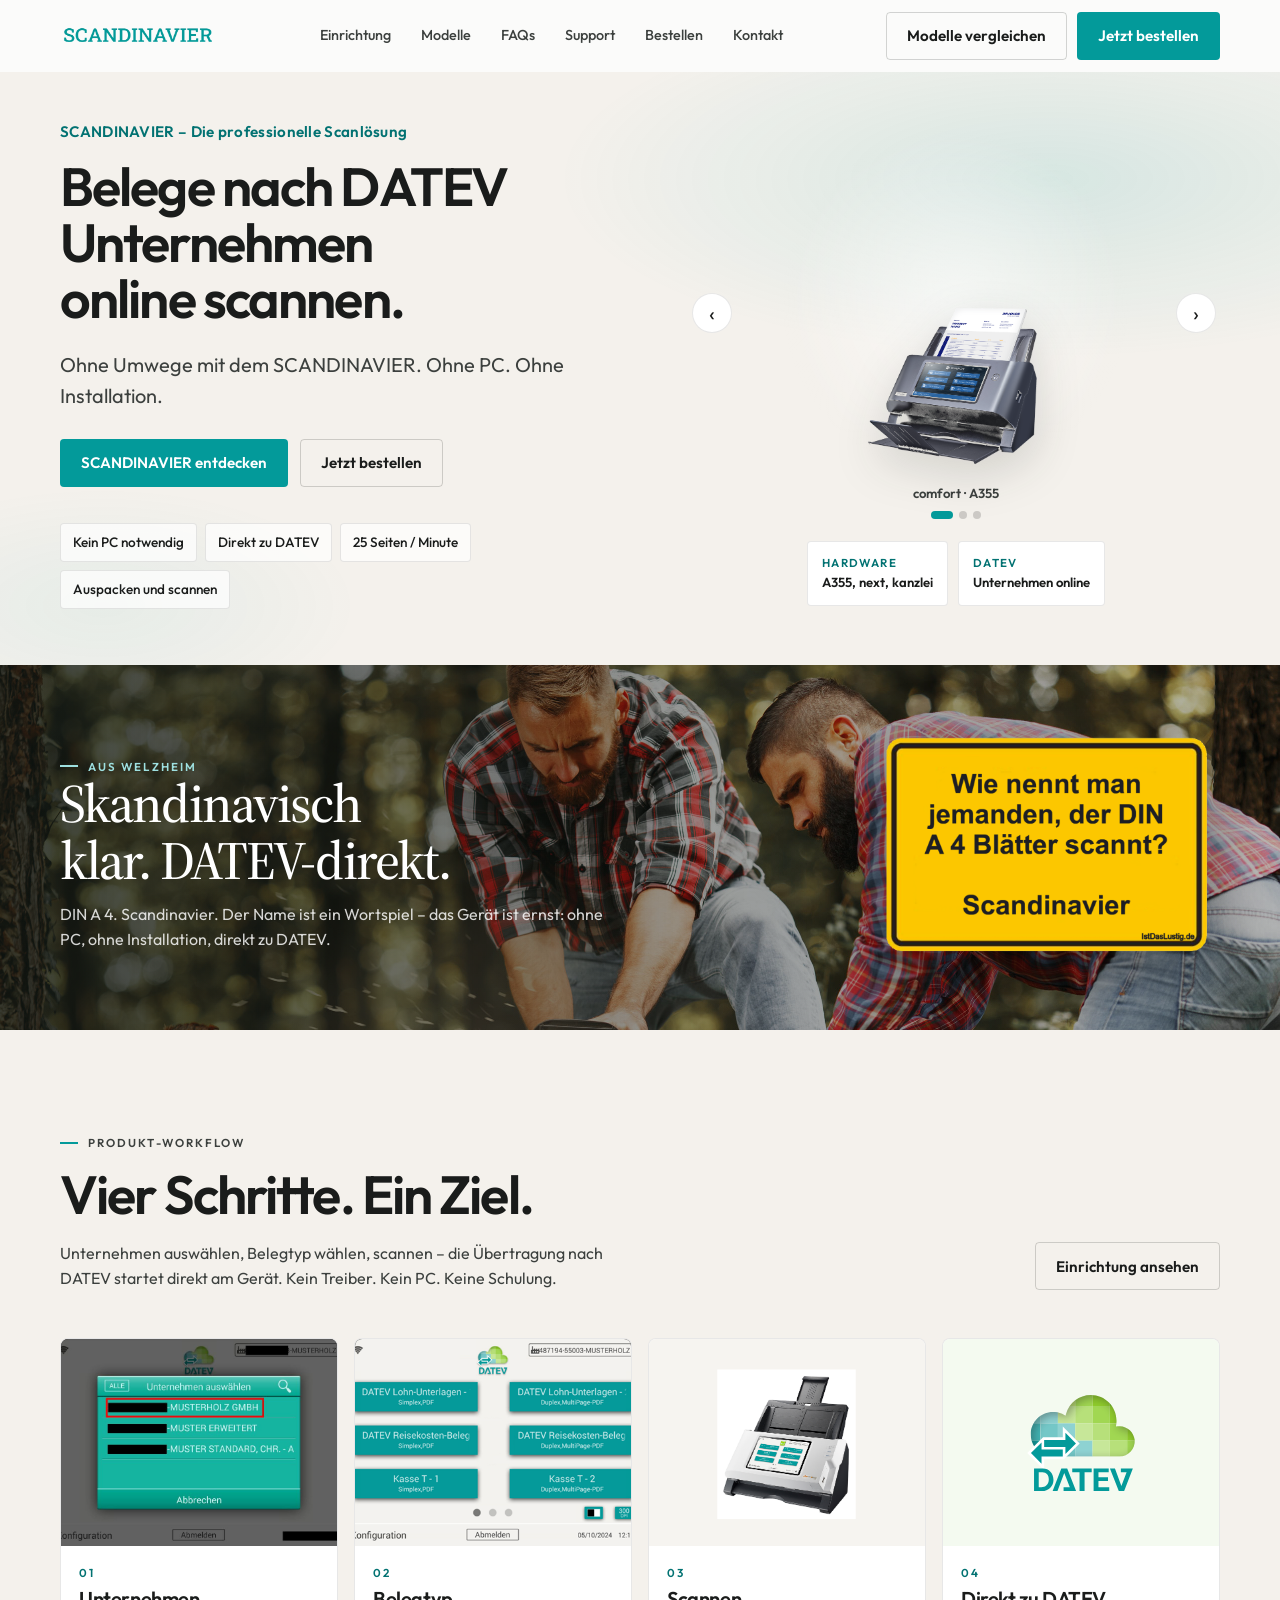
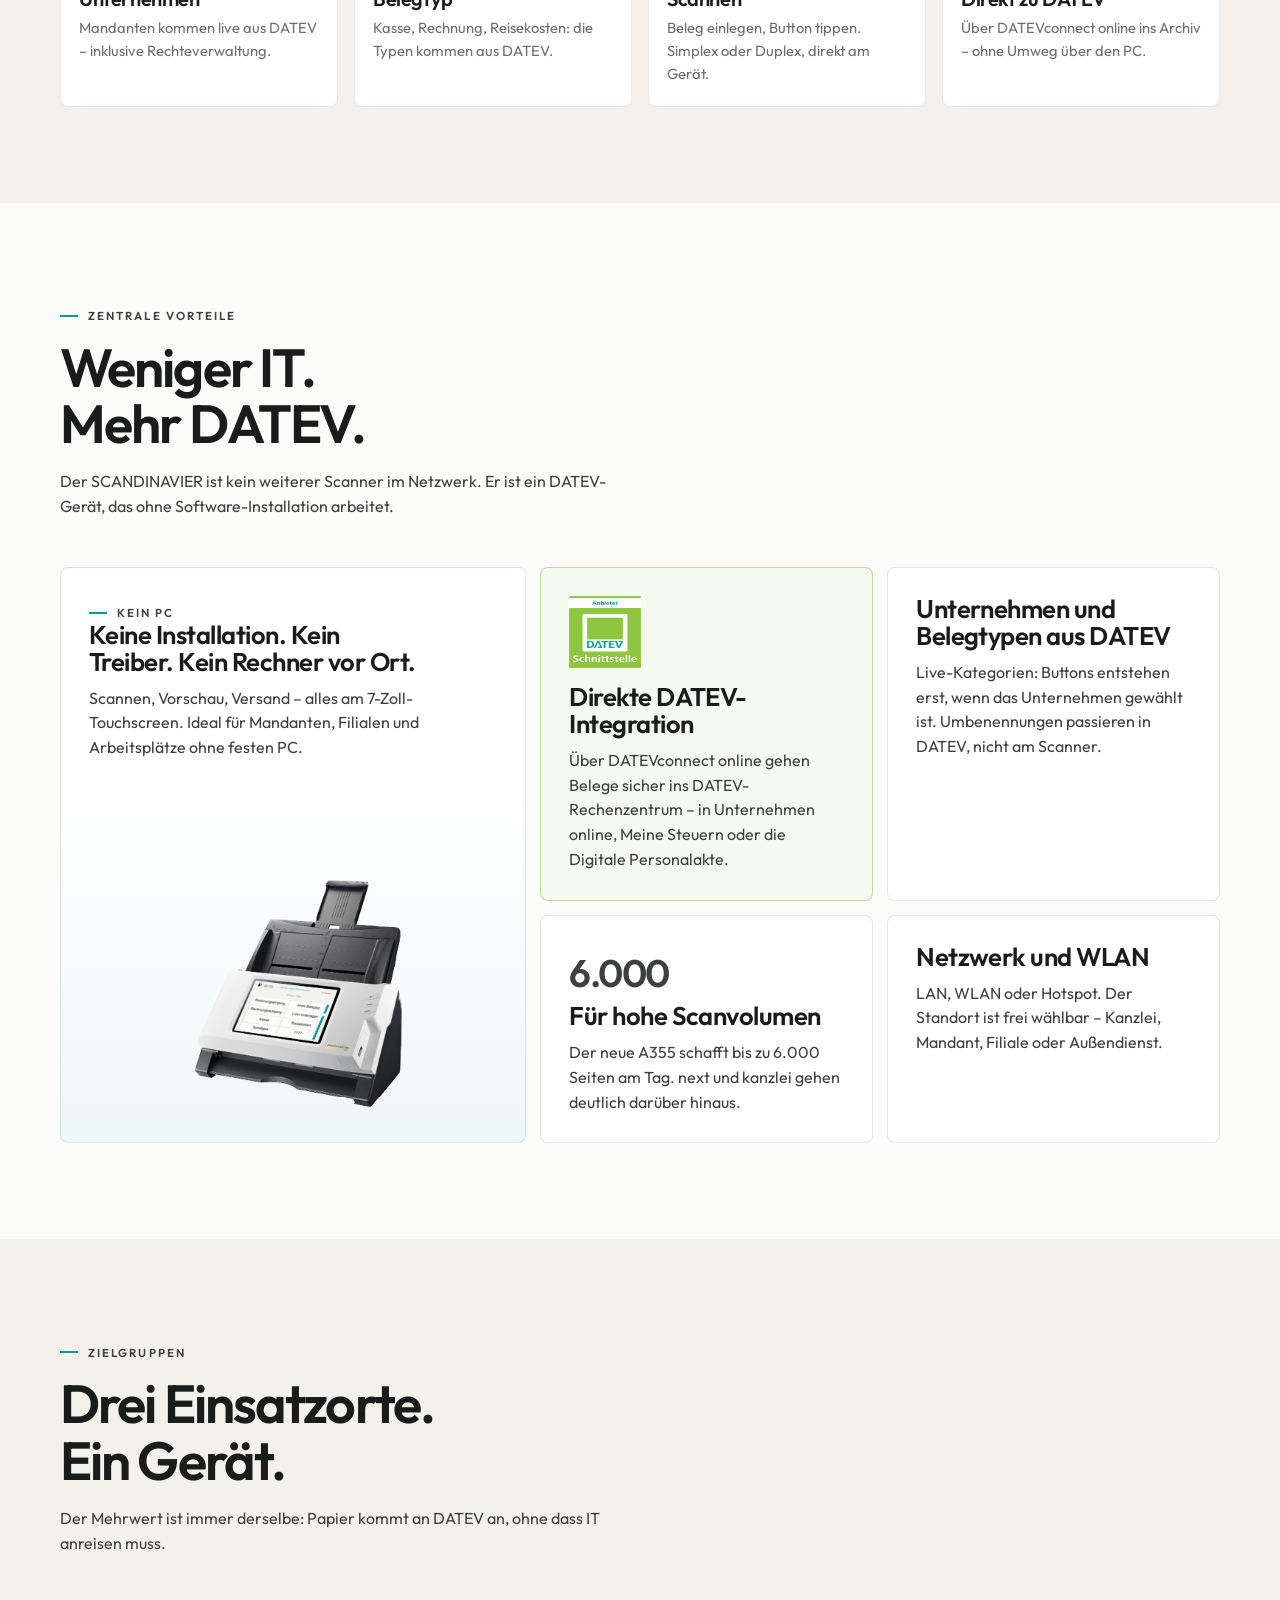
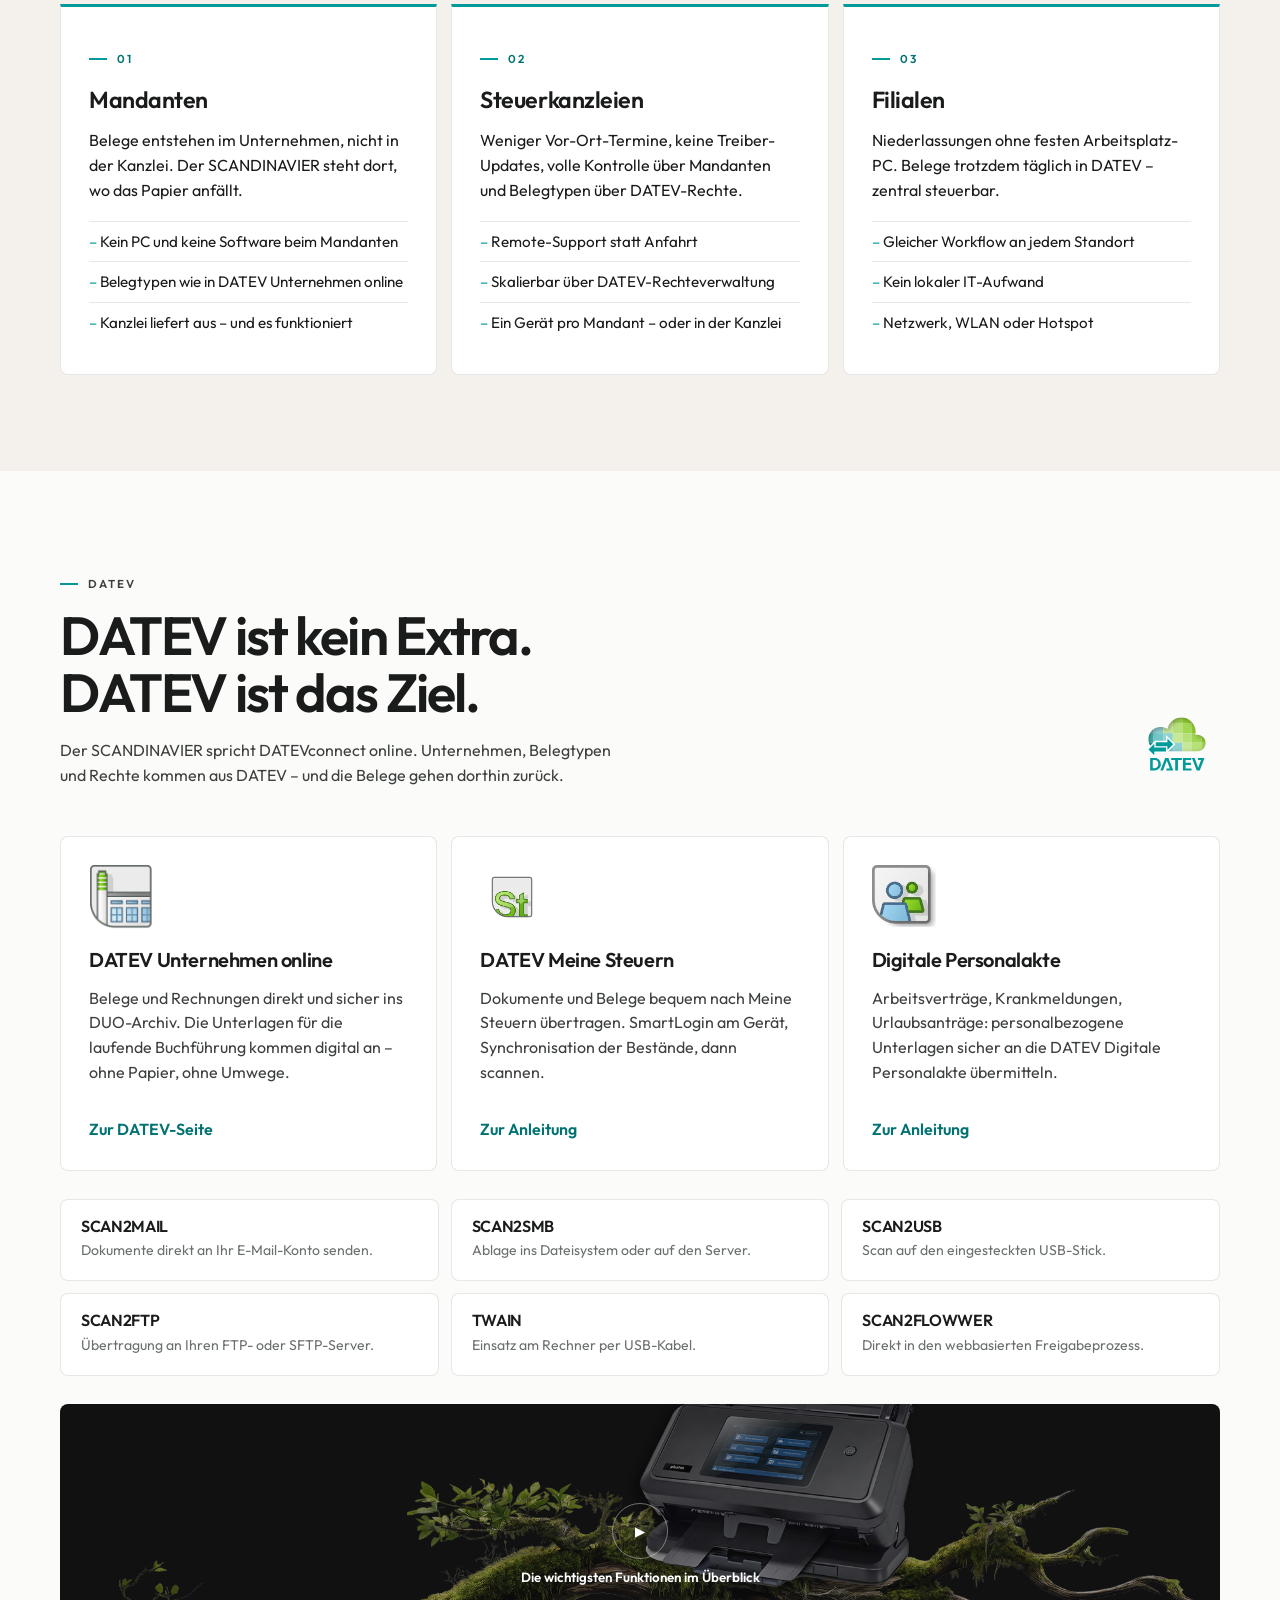
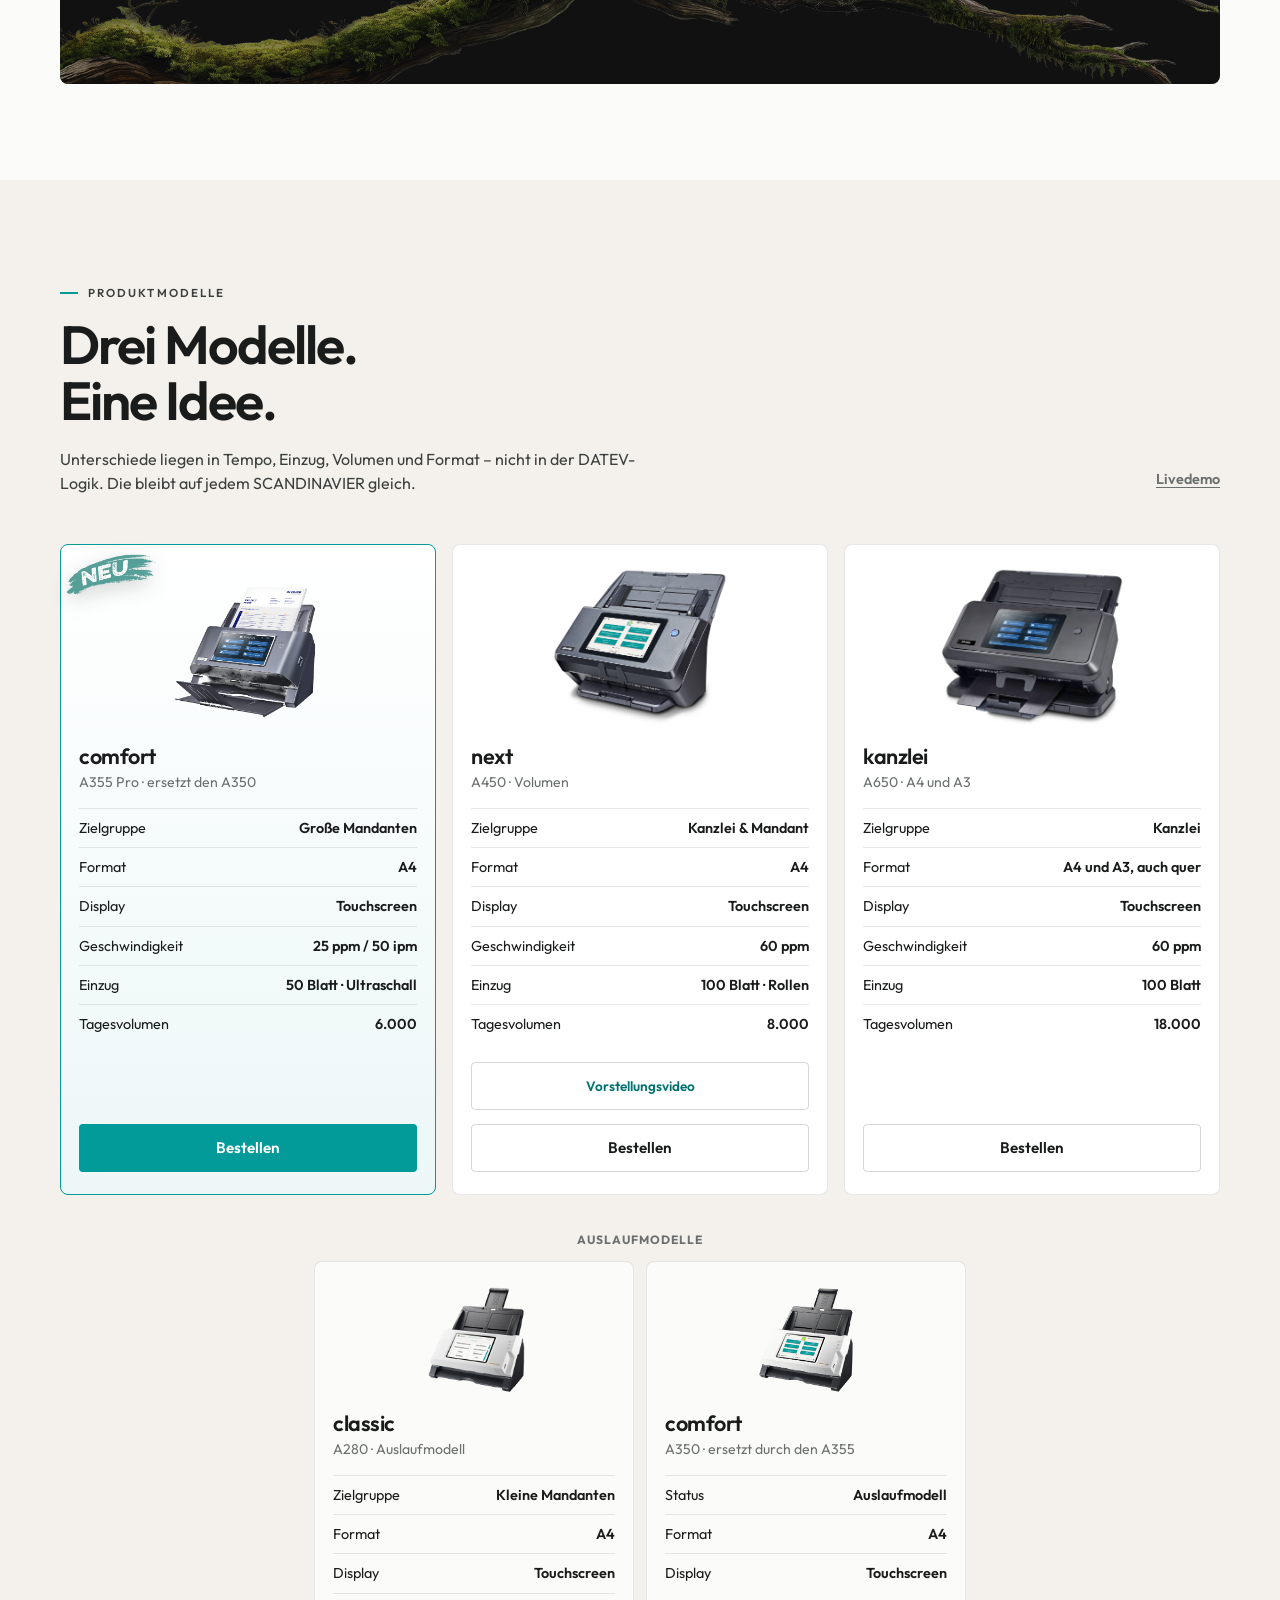
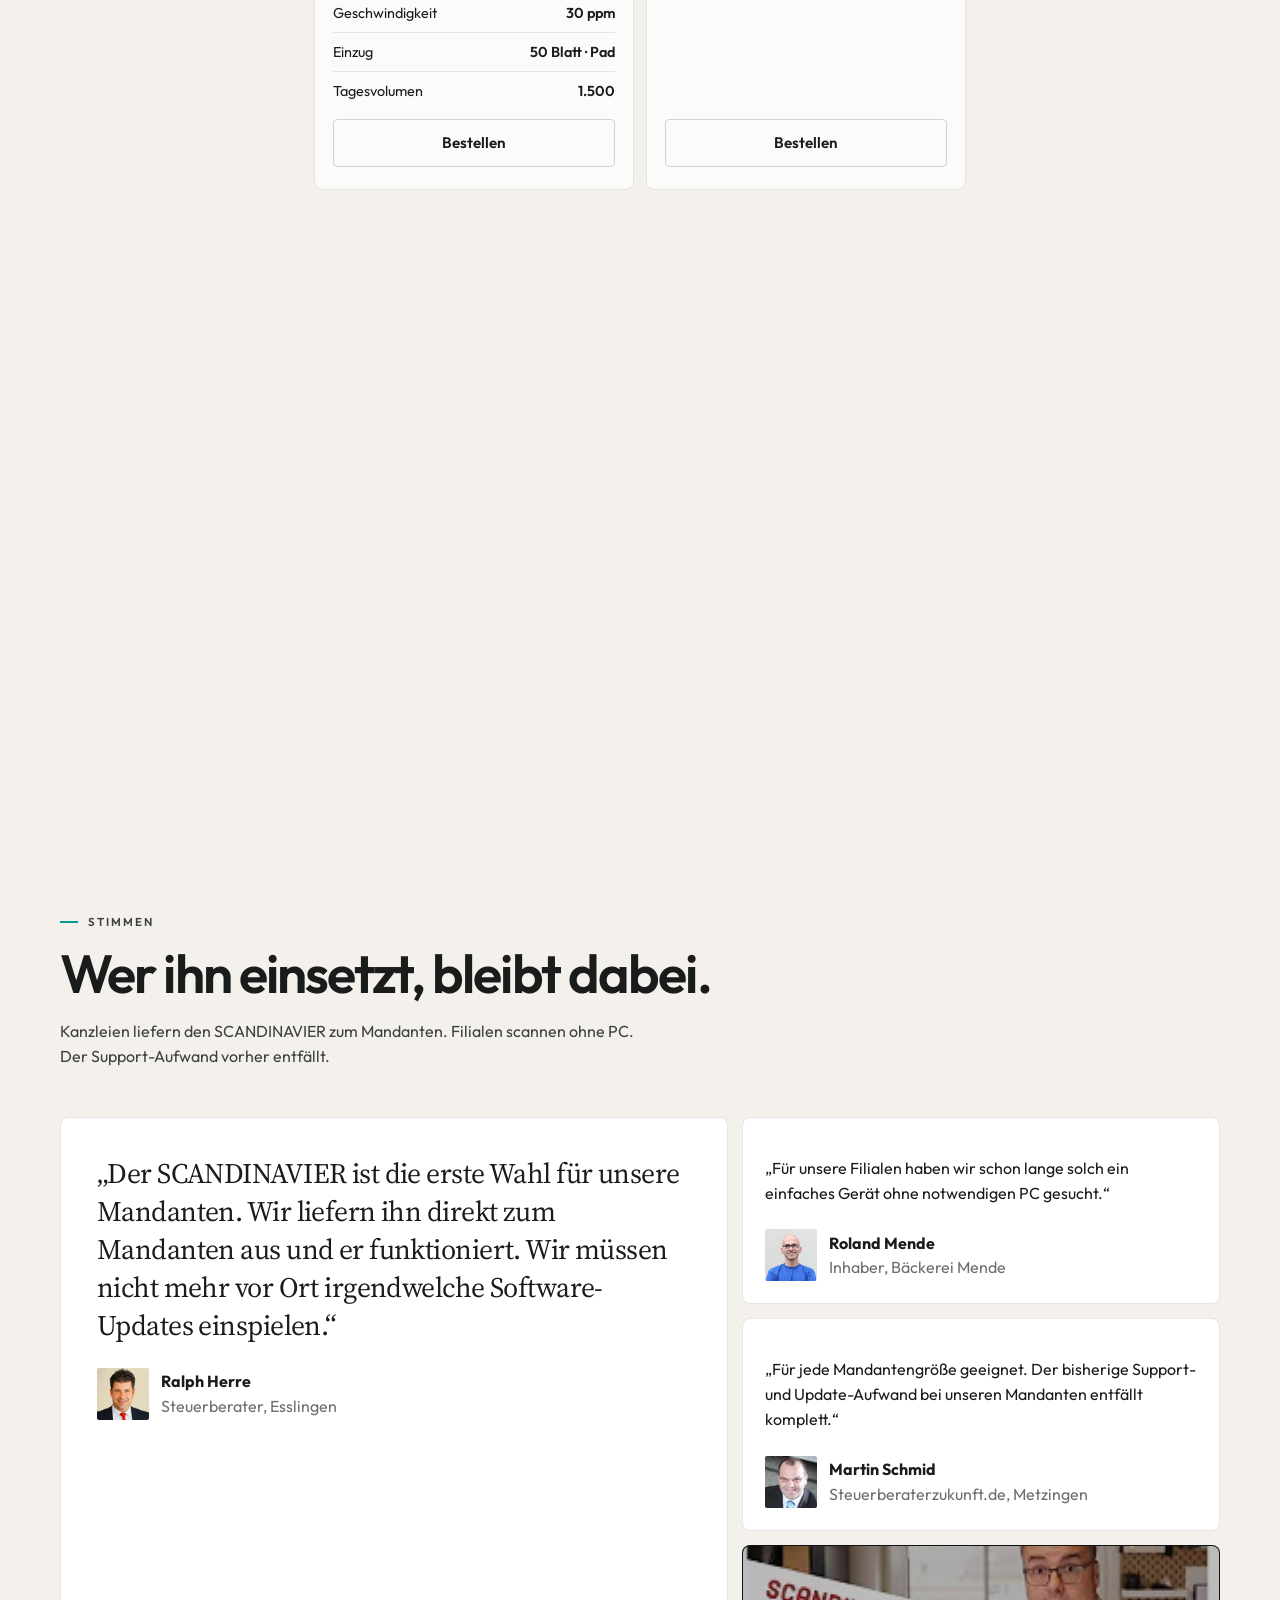
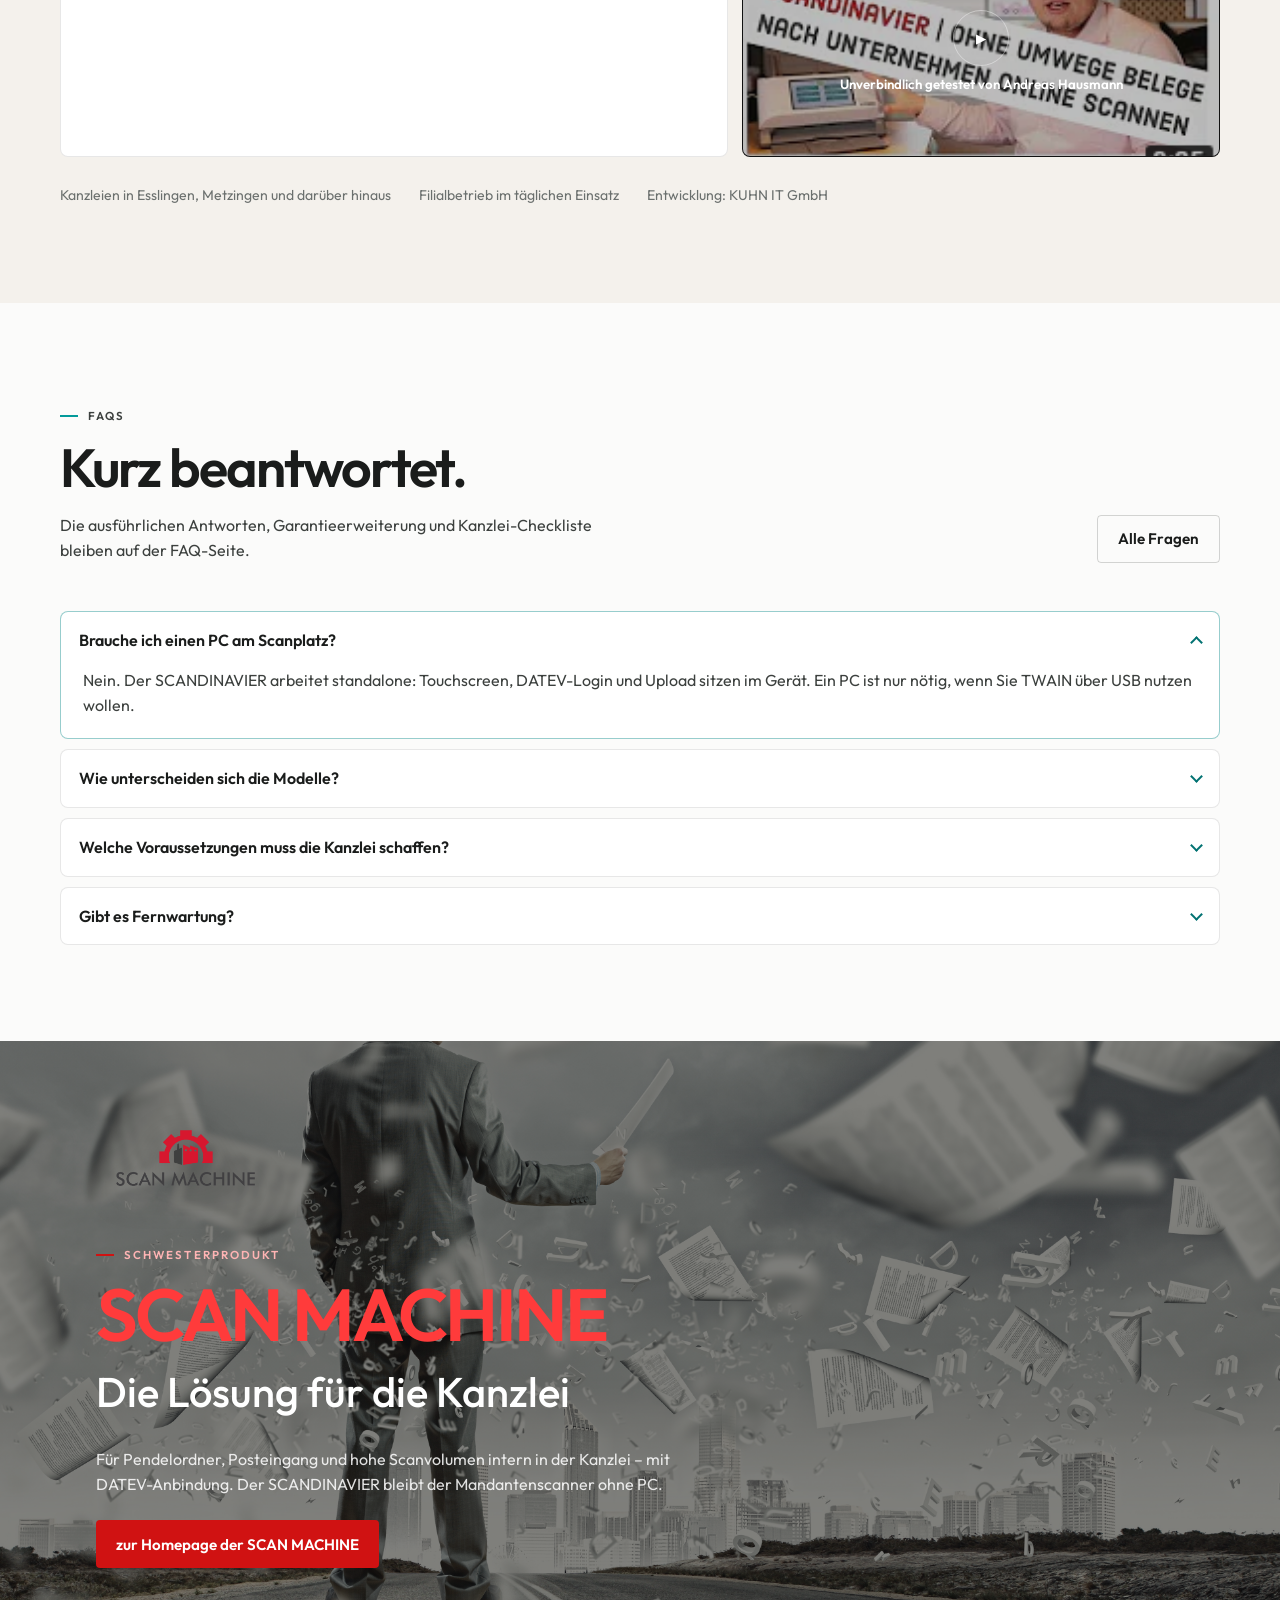
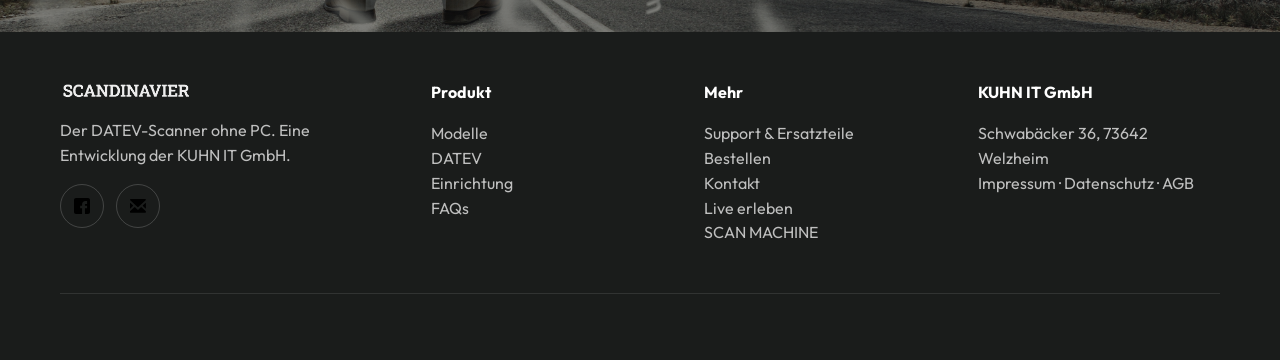
==== index.html @ 89347d9b "Add a true-to-scale scanner comparison and switch product photos to transparent PNGs. Co-authored-by" ====
<!DOCTYPE html>
<html lang="de">
<head>
  <meta charset="UTF-8">
  <meta name="viewport" content="width=device-width, initial-scale=1, viewport-fit=cover">
  <title>SCANDINAVIER – Belege scannen. Direkt zu DATEV.</title>
  <meta name="description" content="Der SCANDINAVIER digitalisiert Belege ohne PC und ohne Installation – direkt nach DATEV Unternehmen online, Meine Steuern und Digitale Personalakte.">
  <link rel="preconnect" href="https://fonts.googleapis.com">
  <link rel="preconnect" href="https://fonts.gstatic.com" crossorigin>
  <link href="https://fonts.googleapis.com/css2?family=Outfit:wght@400;500;600;700&family=Source+Serif+4:opsz,wght@8..60,500;8..60,600&display=swap" rel="stylesheet">
  <link rel="stylesheet" href="css/styles.css">
  <link rel="icon" href="media/homepage/logos/scandinavier-wordmark.png">
</head>
<body>
  <a class="skip" href="#inhalt">Zum Inhalt springen</a>

  <scandi-site-header
    home
    cta-ghost-href="#modelle"
    cta-ghost-label="Modelle vergleichen"
    cta-primary-href="bestellformular.html"
    cta-primary-label="Jetzt bestellen"
  ></scandi-site-header>

  <main id="inhalt">
    <section class="hero" id="hero">
      <div class="wrap hero-grid">
        <div class="hero-copy reveal">
          <p class="hero-claim">SCANDINAVIER – Die professionelle Scanlösung</p>
          <h1>Belege nach DATEV Unternehmen online scannen.</h1>
          <p class="lede">Ohne Umwege mit dem SCANDINAVIER. Ohne PC. Ohne Installation.</p>
          <div class="hero-actions">
            <a class="btn btn-primary" href="#modelle">SCANDINAVIER entdecken</a>
            <a class="btn btn-ghost" href="bestellformular.html">Jetzt bestellen</a>
          </div>
          <div class="usp-row">
            <span class="usp">Kein PC notwendig</span>
            <span class="usp">Direkt zu DATEV</span>
            <span class="usp">25 Seiten / Minute</span>
            <span class="usp">Auspacken und scannen</span>
          </div>
        </div>
        <div class="hero-visual">
          <div class="hero-slider" data-hero-slider>
            <button class="hero-slider__arrow" type="button" data-hero-prev aria-label="Vorheriges Modell">‹</button>
            <div class="hero-slider__stage">
              <figure class="hero-slide is-active" style="--hero-scale: 0.64">
                <img src="media/a355/a355-hero.png" alt="SCANDINAVIER comfort, A355 Pro">
                <figcaption>comfort · A355</figcaption>
              </figure>
              <figure class="hero-slide" style="--hero-scale: 0.8" hidden>
                <img src="media/homepage/products/scandinavier-a450.png" alt="SCANDINAVIER next, A450">
                <figcaption>next · A450</figcaption>
              </figure>
              <figure class="hero-slide" style="--hero-scale: 1" hidden>
                <img src="media/homepage/products/scandinavier-a650.png" alt="SCANDINAVIER kanzlei, A650">
                <figcaption>kanzlei · A650</figcaption>
              </figure>
            </div>
            <button class="hero-slider__arrow" type="button" data-hero-next aria-label="Nächstes Modell">›</button>
            <div class="hero-slider__dots" role="tablist" aria-label="Modelle">
              <button type="button" role="tab" aria-selected="true" data-hero-dot="0" aria-label="comfort A355"></button>
              <button type="button" role="tab" aria-selected="false" data-hero-dot="1" aria-label="next A450"></button>
              <button type="button" role="tab" aria-selected="false" data-hero-dot="2" aria-label="kanzlei A650"></button>
            </div>
          </div>
          <div class="hero-chips">
            <div class="hero-chip chip-1"><strong>Hardware</strong>A355, next, kanzlei</div>
            <div class="hero-chip chip-2"><strong>DATEV</strong>Unternehmen online</div>
          </div>
        </div>
      </div>
    </section>

    <section class="nordic" aria-label="Markenwelt">
      <div class="wrap nordic-grid">
        <div>
          <p class="eyebrow">Aus Welzheim</p>
          <h2>Skandinavisch klar. DATEV-direkt.</h2>
          <p>DIN A 4. Scandinavier. Der Name ist ein Wortspiel – das Gerät ist ernst: ohne PC, ohne Installation, direkt zu DATEV.</p>
        </div>
        <img class="nordic-sign" src="media/homepage/features/scandinavier-witz.png" alt="Gelbes Schild: Wie nennt man jemanden, der DIN A 4 Blätter scannt? Scandinavier">
      </div>
    </section>

    <section id="workflow" class="band-paper">
      <div class="wrap">
        <div class="section-head">
          <div>
            <p class="eyebrow">Produkt-Workflow</p>
            <h2>Vier Schritte. Ein Ziel.</h2>
            <p>Unternehmen auswählen, Belegtyp wählen, scannen – die Übertragung nach DATEV startet direkt am Gerät. Kein Treiber. Kein PC. Keine Schulung.</p>
          </div>
          <a class="btn btn-ghost" href="einrichtung.html">Einrichtung ansehen</a>
        </div>
        <div class="steps">
          <article class="step">
            <div class="step-screen"><img src="media/ui/workflow-01-unternehmen.jpg" alt="DATEV-Unternehmen am Touchscreen auswählen"></div>
            <div class="step-body">
              <div class="step-num">01</div>
              <h3>Unternehmen</h3>
              <p>Mandanten kommen live aus DATEV – inklusive Rechteverwaltung.</p>
            </div>
          </article>
          <article class="step">
            <div class="step-screen"><img src="media/ui/workflow-03-scan.png" alt="Belegtypen als Scan-Buttons auf dem SCANDINAVIER Display"></div>
            <div class="step-body">
              <div class="step-num">02</div>
              <h3>Belegtyp</h3>
              <p>Kasse, Rechnung, Reisekosten: die Typen kommen aus DATEV.</p>
            </div>
          </article>
          <article class="step">
            <div class="step-screen" style="background:#f6f4f0;"><img src="media/homepage/products/plustek-front.png" alt="SCANDINAVIER mit DATEV-Oberfläche auf dem 7-Zoll-Display" style="object-fit:contain;background:#f6f4f0;"></div>
            <div class="step-body">
              <div class="step-num">03</div>
              <h3>Scannen</h3>
              <p>Beleg einlegen, Button tippen. Simplex oder Duplex, direkt am Gerät.</p>
            </div>
          </article>
          <article class="step">
            <div class="step-screen" style="display:grid;place-items:center;background:#f4faf0;">
              <img src="media/homepage/logos/datev-datenservice.svg" alt="DATEV Datenservice" style="width:58%;height:auto;object-fit:contain;">
            </div>
            <div class="step-body">
              <div class="step-num">04</div>
              <h3>Direkt zu DATEV</h3>
              <p>Über DATEVconnect online ins Archiv – ohne Umweg über den PC.</p>
            </div>
          </article>
        </div>
      </div>
    </section>

    <section id="vorteile">
      <div class="wrap">
        <div class="section-head">
          <div>
            <p class="eyebrow">Zentrale Vorteile</p>
            <h2>Weniger IT.<br>Mehr DATEV.</h2>
            <p>Der SCANDINAVIER ist kein weiterer Scanner im Netzwerk. Er ist ein DATEV-Gerät, das ohne Software-Installation arbeitet.</p>
          </div>
        </div>
        <div class="bento">
          <article class="tile tile-wide">
            <div>
              <p class="eyebrow">Kein PC</p>
              <h3>Keine Installation. Kein Treiber. Kein Rechner vor Ort.</h3>
              <p>Scannen, Vorschau, Versand – alles am 7-Zoll-Touchscreen. Ideal für Mandanten, Filialen und Arbeitsplätze ohne festen PC.</p>
            </div>
            <div class="tile-visual">
              <img src="media/homepage/products/scanner-transparent.png" alt="SCANDINAVIER Standalone-Scanner mit DATEV-Buttons">
            </div>
          </article>
          <article class="tile tile-datev">
            <img class="datev-mark" src="media/homepage/logos/datev-anbieter-256.png" alt="DATEV Anbieter Schnittstelle">
            <h3>Direkte DATEV-Integration</h3>
            <p>Über DATEVconnect online gehen Belege sicher ins DATEV-Rechenzentrum – in Unternehmen online, Meine Steuern oder die Digitale Personalakte.</p>
          </article>
          <article class="tile">
            <h3>Unternehmen und Belegtypen aus DATEV</h3>
            <p>Live-Kategorien: Buttons entstehen erst, wenn das Unternehmen gewählt ist. Umbenennungen passieren in DATEV, nicht am Scanner.</p>
          </article>
          <article class="tile">
            <p class="stat">6.000</p>
            <h3>Für hohe Scanvolumen</h3>
            <p>Der neue A355 schafft bis zu 6.000 Seiten am Tag. next und kanzlei gehen deutlich darüber hinaus.</p>
          </article>
          <article class="tile">
            <h3>Netzwerk und WLAN</h3>
            <p>LAN, WLAN oder Hotspot. Der Standort ist frei wählbar – Kanzlei, Mandant, Filiale oder Außendienst.</p>
          </article>
        </div>
      </div>
    </section>

    <section id="zielgruppen" class="band-paper">
      <div class="wrap">
        <div class="section-head">
          <div>
            <p class="eyebrow">Zielgruppen</p>
            <h2>Drei Einsatzorte.<br>Ein Gerät.</h2>
            <p>Der Mehrwert ist immer derselbe: Papier kommt an DATEV an, ohne dass IT anreisen muss.</p>
          </div>
        </div>
        <div class="audiences">
          <article class="audience">
            <p class="eyebrow">01</p>
            <h3>Mandanten</h3>
            <p>Belege entstehen im Unternehmen, nicht in der Kanzlei. Der SCANDINAVIER steht dort, wo das Papier anfällt.</p>
            <ul>
              <li>Kein PC und keine Software beim Mandanten</li>
              <li>Belegtypen wie in DATEV Unternehmen online</li>
              <li>Kanzlei liefert aus – und es funktioniert</li>
            </ul>
          </article>
          <article class="audience">
            <p class="eyebrow">02</p>
            <h3>Steuerkanzleien</h3>
            <p>Weniger Vor-Ort-Termine, keine Treiber-Updates, volle Kontrolle über Mandanten und Belegtypen über DATEV-Rechte.</p>
            <ul>
              <li>Remote-Support statt Anfahrt</li>
              <li>Skalierbar über DATEV-Rechteverwaltung</li>
              <li>Ein Gerät pro Mandant – oder in der Kanzlei</li>
            </ul>
          </article>
          <article class="audience">
            <p class="eyebrow">03</p>
            <h3>Filialen</h3>
            <p>Niederlassungen ohne festen Arbeitsplatz-PC. Belege trotzdem täglich in DATEV – zentral steuerbar.</p>
            <ul>
              <li>Gleicher Workflow an jedem Standort</li>
              <li>Kein lokaler IT-Aufwand</li>
              <li>Netzwerk, WLAN oder Hotspot</li>
            </ul>
          </article>
        </div>
      </div>
    </section>

    <section id="datev">
      <div class="wrap">
        <div class="section-head">
          <div>
            <p class="eyebrow">DATEV</p>
            <h2>DATEV ist kein Extra.<br>DATEV ist das Ziel.</h2>
            <p>Der SCANDINAVIER spricht DATEVconnect online. Unternehmen, Belegtypen und Rechte kommen aus DATEV – und die Belege gehen dorthin zurück.</p>
          </div>
          <img src="media/homepage/logos/datev-datenservice.svg" alt="DATEV Datenservice" width="88" height="88">
        </div>
        <div class="datev-grid">
          <article class="datev-card">
            <img src="media/homepage/features/datev-unternehmen-online.png" alt="">
            <h3>DATEV Unternehmen online</h3>
            <p>Belege und Rechnungen direkt und sicher ins DUO-Archiv. Die Unterlagen für die laufende Buchführung kommen digital an – ohne Papier, ohne Umwege.</p>
            <a href="https://www.datev.de/web/de/mydatev/online-anwendungen/datev-unternehmen-online/" target="_blank" rel="noreferrer">Zur DATEV-Seite</a>
          </article>
          <article class="datev-card">
            <img src="media/homepage/features/datev-meine-steuern.png" alt="">
            <h3>DATEV Meine Steuern</h3>
            <p>Dokumente und Belege bequem nach Meine Steuern übertragen. SmartLogin am Gerät, Synchronisation der Bestände, dann scannen.</p>
            <a href="https://www.scandinavier.de/supports/datev-meine-steuern" target="_blank" rel="noreferrer">Zur Anleitung</a>
          </article>
          <article class="datev-card">
            <img src="media/homepage/features/datev-personalakte.jpg" alt="">
            <h3>Digitale Personalakte</h3>
            <p>Arbeitsverträge, Krankmeldungen, Urlaubsanträge: personalbezogene Unterlagen sicher an die DATEV Digitale Personalakte übermitteln.</p>
            <a href="https://www.scandinavier.de/supports/datev-personalakte-einrichten" target="_blank" rel="noreferrer">Zur Anleitung</a>
          </article>
        </div>
        <div class="scan-targets">
          <article class="scan-target">
            <h3>SCAN2MAIL</h3>
            <p>Dokumente direkt an Ihr E-Mail-Konto senden.</p>
          </article>
          <article class="scan-target">
            <h3>SCAN2SMB</h3>
            <p>Ablage ins Dateisystem oder auf den Server.</p>
          </article>
          <article class="scan-target">
            <h3>SCAN2USB</h3>
            <p>Scan auf den eingesteckten USB-Stick.</p>
          </article>
          <article class="scan-target">
            <h3>SCAN2FTP</h3>
            <p>Übertragung an Ihren FTP- oder SFTP-Server.</p>
          </article>
          <article class="scan-target">
            <h3>TWAIN</h3>
            <p>Einsatz am Rechner per USB-Kabel.</p>
          </article>
          <article class="scan-target">
            <h3>SCAN2FLOWWER</h3>
            <p>Direkt in den webbasierten Freigabeprozess.</p>
          </article>
        </div>
        <div class="feature-video">
          <img src="media/homepage/products/a650-header.png" alt="">
          <button type="button" data-video="ErBXLCMKZSY">
            <span class="play">▶</span>
            Die wichtigsten Funktionen im Überblick
          </button>
        </div>
      </div>
    </section>

    <section id="modelle" class="band-paper">
      <div class="wrap">
        <div class="section-head">
          <div>
            <p class="eyebrow">Produktmodelle</p>
            <h2>Drei Modelle.<br>Eine Idee.</h2>
            <p>Unterschiede liegen in Tempo, Einzug, Volumen und Format – nicht in der DATEV-Logik. Die bleibt auf jedem SCANDINAVIER gleich.</p>
          </div>
          <a class="link-quiet" href="https://www.scandinavier.de/supports/demogerat" target="_blank" rel="noreferrer">Livedemo</a>
        </div>
        <div class="models">
          <div class="models-row models-row--current">
            <article class="model is-featured">
              <div class="model-photo">
                <img src="media/a355/a355-hero.png" alt="SCANDINAVIER comfort A355 Pro">
                <img class="new-flag" src="media/homepage/logos/neu-badge.png" alt="Neu">
              </div>
              <h3 class="model-name">comfort</h3>
              <p class="model-hw">A355 Pro · ersetzt den A350</p>
              <ul class="specs">
                <li><span>Zielgruppe</span><strong>Große Mandanten</strong></li>
                <li><span>Format</span><strong>A4</strong></li>
                <li><span>Display</span><strong>Touchscreen</strong></li>
                <li><span>Geschwindigkeit</span><strong>25 ppm / 50 ipm</strong></li>
                <li><span>Einzug</span><strong>50 Blatt · Ultraschall</strong></li>
                <li><span>Tagesvolumen</span><strong>6.000</strong></li>
              </ul>
              <a class="btn btn-primary" href="bestellformular.html#scanner-a355">Bestellen</a>
            </article>
            <article class="model">
              <div class="model-photo"><img src="media/homepage/products/scandinavier-a450.png" alt="SCANDINAVIER next"></div>
              <h3 class="model-name">next</h3>
              <p class="model-hw">A450 · Volumen</p>
              <ul class="specs">
                <li><span>Zielgruppe</span><strong>Kanzlei &amp; Mandant</strong></li>
                <li><span>Format</span><strong>A4</strong></li>
                <li><span>Display</span><strong>Touchscreen</strong></li>
                <li><span>Geschwindigkeit</span><strong>60 ppm</strong></li>
                <li><span>Einzug</span><strong>100 Blatt · Rollen</strong></li>
                <li><span>Tagesvolumen</span><strong>8.000</strong></li>
              </ul>
              <button class="btn btn-ghost model-extra" type="button" data-video="SAeMQtG2c3E">Vorstellungsvideo</button>
              <a class="btn btn-ghost" href="bestellformular.html#scanner-a450">Bestellen</a>
            </article>
            <article class="model">
              <div class="model-photo"><img src="media/homepage/products/scandinavier-a650.png" alt="SCANDINAVIER kanzlei"></div>
              <h3 class="model-name">kanzlei</h3>
              <p class="model-hw">A650 · A4 und A3</p>
              <ul class="specs">
                <li><span>Zielgruppe</span><strong>Kanzlei</strong></li>
                <li><span>Format</span><strong>A4 und A3, auch quer</strong></li>
                <li><span>Display</span><strong>Touchscreen</strong></li>
                <li><span>Geschwindigkeit</span><strong>60 ppm</strong></li>
                <li><span>Einzug</span><strong>100 Blatt</strong></li>
                <li><span>Tagesvolumen</span><strong>18.000</strong></li>
              </ul>
              <a class="btn btn-ghost" href="bestellformular.html#scanner-a650">Bestellen</a>
            </article>
          </div>
          <div class="models-row models-row--legacy">
            <p class="models-legacy-label">Auslaufmodelle</p>
            <article class="model is-legacy">
              <div class="model-photo"><img src="media/homepage/products/scanner-transparent.png" alt="SCANDINAVIER classic"></div>
              <h3 class="model-name">classic</h3>
              <p class="model-hw">A280 · Auslaufmodell</p>
              <ul class="specs">
                <li><span>Zielgruppe</span><strong>Kleine Mandanten</strong></li>
                <li><span>Format</span><strong>A4</strong></li>
                <li><span>Display</span><strong>Touchscreen</strong></li>
                <li><span>Geschwindigkeit</span><strong>30 ppm</strong></li>
                <li><span>Einzug</span><strong>50 Blatt · Pad</strong></li>
                <li><span>Tagesvolumen</span><strong>1.500</strong></li>
              </ul>
              <a class="btn btn-ghost" href="bestellformular.html#scanner-a280">Bestellen</a>
            </article>
            <article class="model is-legacy">
              <div class="model-photo"><img src="media/order/a280-product.png" alt="SCANDINAVIER comfort A350"></div>
              <h3 class="model-name">comfort</h3>
              <p class="model-hw">A350 · ersetzt durch den A355</p>
              <ul class="specs">
                <li><span>Status</span><strong>Auslaufmodell</strong></li>
                <li><span>Format</span><strong>A4</strong></li>
                <li><span>Display</span><strong>Touchscreen</strong></li>
              </ul>
              <a class="btn btn-ghost" href="bestellformular.html#scanner-a350">Bestellen</a>
            </article>
          </div>
        </div>

        <div class="size-compare">
          <p class="eyebrow">Abmessungen</p>
          <h3>Im Maßstab. Nicht alle gleich groß.</h3>
          <p class="muted">classic und comfort teilen dasselbe Gehäuse. next ist tiefer und höher. kanzlei ist das A3-Gerät – sichtbar größer.</p>
          <div class="size-stage">
            <figure class="size-unit" style="--w:318; --h:189;">
              <div class="size-frame">
                <img src="media/homepage/products/scanner-transparent.png" alt="SCANDINAVIER classic">
                <span class="dim dim-h"><i></i><b>189 mm</b></span>
              </div>
              <span class="dim dim-w"><i></i><b>318 mm</b></span>
              <figcaption><strong>classic</strong><span>318 × 170 × 189 mm</span></figcaption>
            </figure>
            <figure class="size-unit" style="--w:318; --h:189;">
              <div class="size-frame">
                <img src="media/a355/a355-hero.png" alt="SCANDINAVIER comfort">
                <span class="dim dim-h"><i></i><b>189 mm</b></span>
              </div>
              <span class="dim dim-w"><i></i><b>318 mm</b></span>
              <figcaption><strong>comfort</strong><span>318 × 170 × 189 mm</span></figcaption>
            </figure>
            <figure class="size-unit" style="--w:320; --h:237;">
              <div class="size-frame">
                <img src="media/homepage/products/scandinavier-a450.png" alt="SCANDINAVIER next">
                <span class="dim dim-h"><i></i><b>237 mm</b></span>
              </div>
              <span class="dim dim-w"><i></i><b>320 mm</b></span>
              <figcaption><strong>next</strong><span>320 × 298 × 237 mm</span></figcaption>
            </figure>
            <figure class="size-unit" style="--w:405; --h:297;">
              <div class="size-frame">
                <img src="media/homepage/products/scandinavier-a650.png" alt="SCANDINAVIER kanzlei">
                <span class="dim dim-h"><i></i><b>297 mm</b></span>
              </div>
              <span class="dim dim-w"><i></i><b>405 mm</b></span>
              <figcaption><strong>kanzlei</strong><span>405 × 272 × 297 mm</span></figcaption>
            </figure>
          </div>
        </div>
      </div>
    </section>

    <section id="stimmen" class="band-paper">
      <div class="wrap">
        <div class="section-head">
          <div>
            <p class="eyebrow">Stimmen</p>
            <h2>Wer ihn einsetzt, bleibt dabei.</h2>
            <p>Kanzleien liefern den SCANDINAVIER zum Mandanten. Filialen scannen ohne PC. Der Support-Aufwand vorher entfällt.</p>
          </div>
        </div>
        <div class="proof">
          <article class="quote-main">
            <blockquote>„Der SCANDINAVIER ist die erste Wahl für unsere Mandanten. Wir liefern ihn direkt zum Mandanten aus und er funktioniert. Wir müssen nicht mehr vor Ort irgendwelche Software-Updates einspielen.“</blockquote>
            <div class="person">
              <img src="media/homepage/people/ralph-herre.jpg" alt="Ralph Herre">
              <div>
                <strong>Ralph Herre</strong>
                <div class="muted">Steuerberater, Esslingen</div>
              </div>
            </div>
          </article>
          <div class="quote-side">
            <article class="quote-mini">
              <p>„Für unsere Filialen haben wir schon lange solch ein einfaches Gerät ohne notwendigen PC gesucht.“</p>
              <div class="person">
                <img src="media/homepage/people/roland-mende.jpg" alt="">
                <div>
                  <strong>Roland Mende</strong>
                  <div class="muted">Inhaber, Bäckerei Mende</div>
                </div>
              </div>
            </article>
            <article class="quote-mini">
              <p>„Für jede Mandantengröße geeignet. Der bisherige Support- und Update-Aufwand bei unseren Mandanten entfällt komplett.“</p>
              <div class="person">
                <img src="media/homepage/people/martin-schmid.png" alt="Martin Schmid">
                <div>
                  <strong>Martin Schmid</strong>
                  <div class="muted">Steuerberaterzukunft.de, Metzingen</div>
                </div>
              </div>
            </article>
            <article class="video-card">
              <img src="media/homepage/people/andreas-hausmann.png" alt="Andreas Hausmann testet den SCANDINAVIER">
              <button type="button" data-video="MK-3tmApKno">
                <span class="play">▶</span>
                Unverbindlich getestet von Andreas Hausmann
              </button>
            </article>
          </div>
        </div>
        <div class="trust">
          <span>Kanzleien in Esslingen, Metzingen und darüber hinaus</span>
          <span>Filialbetrieb im täglichen Einsatz</span>
          <span>Entwicklung: KUHN IT GmbH</span>
        </div>
      </div>
    </section>

    <section id="faq">
      <div class="wrap">
        <div class="section-head">
          <div>
            <p class="eyebrow">FAQs</p>
            <h2>Kurz beantwortet.</h2>
            <p>Die ausführlichen Antworten, Garantieerweiterung und Kanzlei-Checkliste bleiben auf der FAQ-Seite.</p>
          </div>
          <a class="btn btn-ghost" href="https://www.scandinavier.de/fragen-und-antworten" target="_blank" rel="noreferrer">Alle Fragen</a>
        </div>
        <div class="faq-list">
          <details class="faq-item" open>
            <summary>Brauche ich einen PC am Scanplatz?</summary>
            <p>Nein. Der SCANDINAVIER arbeitet standalone: Touchscreen, DATEV-Login und Upload sitzen im Gerät. Ein PC ist nur nötig, wenn Sie TWAIN über USB nutzen wollen.</p>
          </details>
          <details class="faq-item">
            <summary>Wie unterscheiden sich die Modelle?</summary>
            <p>classic, comfort und next scannen A4. kanzlei scannt A4 und A3, Blätter können auch quer eingelegt werden. Alle Modelle haben einen Touchscreen. Der neue comfort (A355) ersetzt den A350.</p>
          </details>
          <details class="faq-item">
            <summary>Welche Voraussetzungen muss die Kanzlei schaffen?</summary>
            <p>DATEV Unternehmen online für den Mandanten, SmartLogin mit den passenden Rechten – dann kann der Mandant scannen. DATEV-Artikel 92222 wird für den SCANDINAVIER nicht benötigt.</p>
          </details>
          <details class="faq-item">
            <summary>Gibt es Fernwartung?</summary>
            <p>Ja. TeamViewer läuft direkt auf dem Gerät. Die Kanzlei sieht dasselbe Display wie der Mandant – ohne PC vor Ort und ohne Anfahrt.</p>
          </details>
        </div>
      </div>
    </section>

    <section id="scan-machine" class="scanmachine">
      <div class="scanmachine-panel">
        <img class="scanmachine-logo" src="media/homepage/logos/scan-machine-logo.png" alt="SCAN MACHINE">
        <p class="eyebrow">Schwesterprodukt</p>
        <h2>SCAN MACHINE</h2>
        <span class="sub">Die Lösung für die Kanzlei</span>
        <p style="max-width:36rem;color:rgba(255,255,255,.86);margin:0 0 24px;">Für Pendelordner, Posteingang und hohe Scanvolumen intern in der Kanzlei – mit DATEV-Anbindung. Der SCANDINAVIER bleibt der Mandantenscanner ohne PC.</p>
        <a class="btn btn-scan" href="https://www.scanmachine.de/" target="_blank" rel="noreferrer">zur Homepage der SCAN MACHINE</a>
      </div>
    </section>

  </main>

  <footer class="site-footer">
    <div class="wrap">
      <div class="footer-grid">
        <div>
          <div class="brand">
            <img class="brand-logo" src="media/homepage/logos/scandinavier-wordmark.png" alt="SCANDINAVIER">
          </div>
          <p>Der DATEV-Scanner ohne PC. Eine Entwicklung der <a href="https://www.kuhnit.de/loesungen-leistungen/scandinavier">KUHN IT GmbH</a>.</p>
          <div class="social">
            <a href="https://www.facebook.com/pg/KuhnIT/posts/" target="_blank" rel="noreferrer" aria-label="Facebook"><img src="media/homepage/icons/facebook.svg" alt=""></a>
            <a href="mailto:info@kuhnit.de?subject=Nachricht%20an%20den%20SCANDINAVIER" aria-label="E-Mail"><img src="media/homepage/icons/email.svg" alt=""></a>
          </div>
        </div>
        <div>
          <strong style="color:#fff;">Produkt</strong>
          <p>
            <a href="#modelle">Modelle</a><br>
            <a href="#datev">DATEV</a><br>
            <a href="einrichtung.html">Einrichtung</a><br>
            <a href="#faq">FAQs</a>
          </p>
        </div>
        <div>
          <strong style="color:#fff;">Mehr</strong>
          <p>
            <a href="support.html">Support & Ersatzteile</a><br>
            <a href="bestellformular.html">Bestellen</a><br>
            <a href="kontakt.html">Kontakt</a><br>
            <a href="https://www.scandinavier.de/scandinavier-on-tour">Live erleben</a><br>
            <a href="https://www.scanmachine.de/">SCAN MACHINE</a>
          </p>
        </div>
        <div>
          <strong style="color:#fff;">KUHN IT GmbH</strong>
          <p>Schwabäcker 36, 73642 Welzheim<br>
          <a href="https://www.scandinavier.de/impressum">Impressum</a> ·
          <a href="https://www.scandinavier.de/datenschutz">Datenschutz</a> ·
          <a href="https://www.scandinavier.de/agbs">AGB</a></p>
        </div>
      </div>
      <div class="legal">
        <span>© 2026 KUHN IT GmbH</span>
        <span>Belege scannen. Direkt zu DATEV.</span>
      </div>
    </div>
  </footer>

  <div class="mobile-bar">
    <a class="btn btn-ghost" href="#modelle">Modelle</a>
    <a class="btn btn-primary" href="bestellformular.html">Bestellen</a>
  </div>

  <div class="modal" role="dialog" aria-modal="true" aria-label="Video">
    <button class="modal-close" type="button" aria-label="Schließen">×</button>
    <div class="modal-inner"><iframe title="SCANDINAVIER Video" allow="autoplay; encrypted-media" allowfullscreen></iframe></div>
  </div>

  <script src="js/site-chrome.js"></script>
  <script src="js/motion.js"></script>
  <script src="js/ui.js"></script>
</body>
</html>
---- css/styles.css ----
@import url("tokens.css");
@import url("base.css");
@import url("components.css");
@import url("layout.css");
@import url("page-hero.css");
@import url("home.css");
@import url("motion.css");
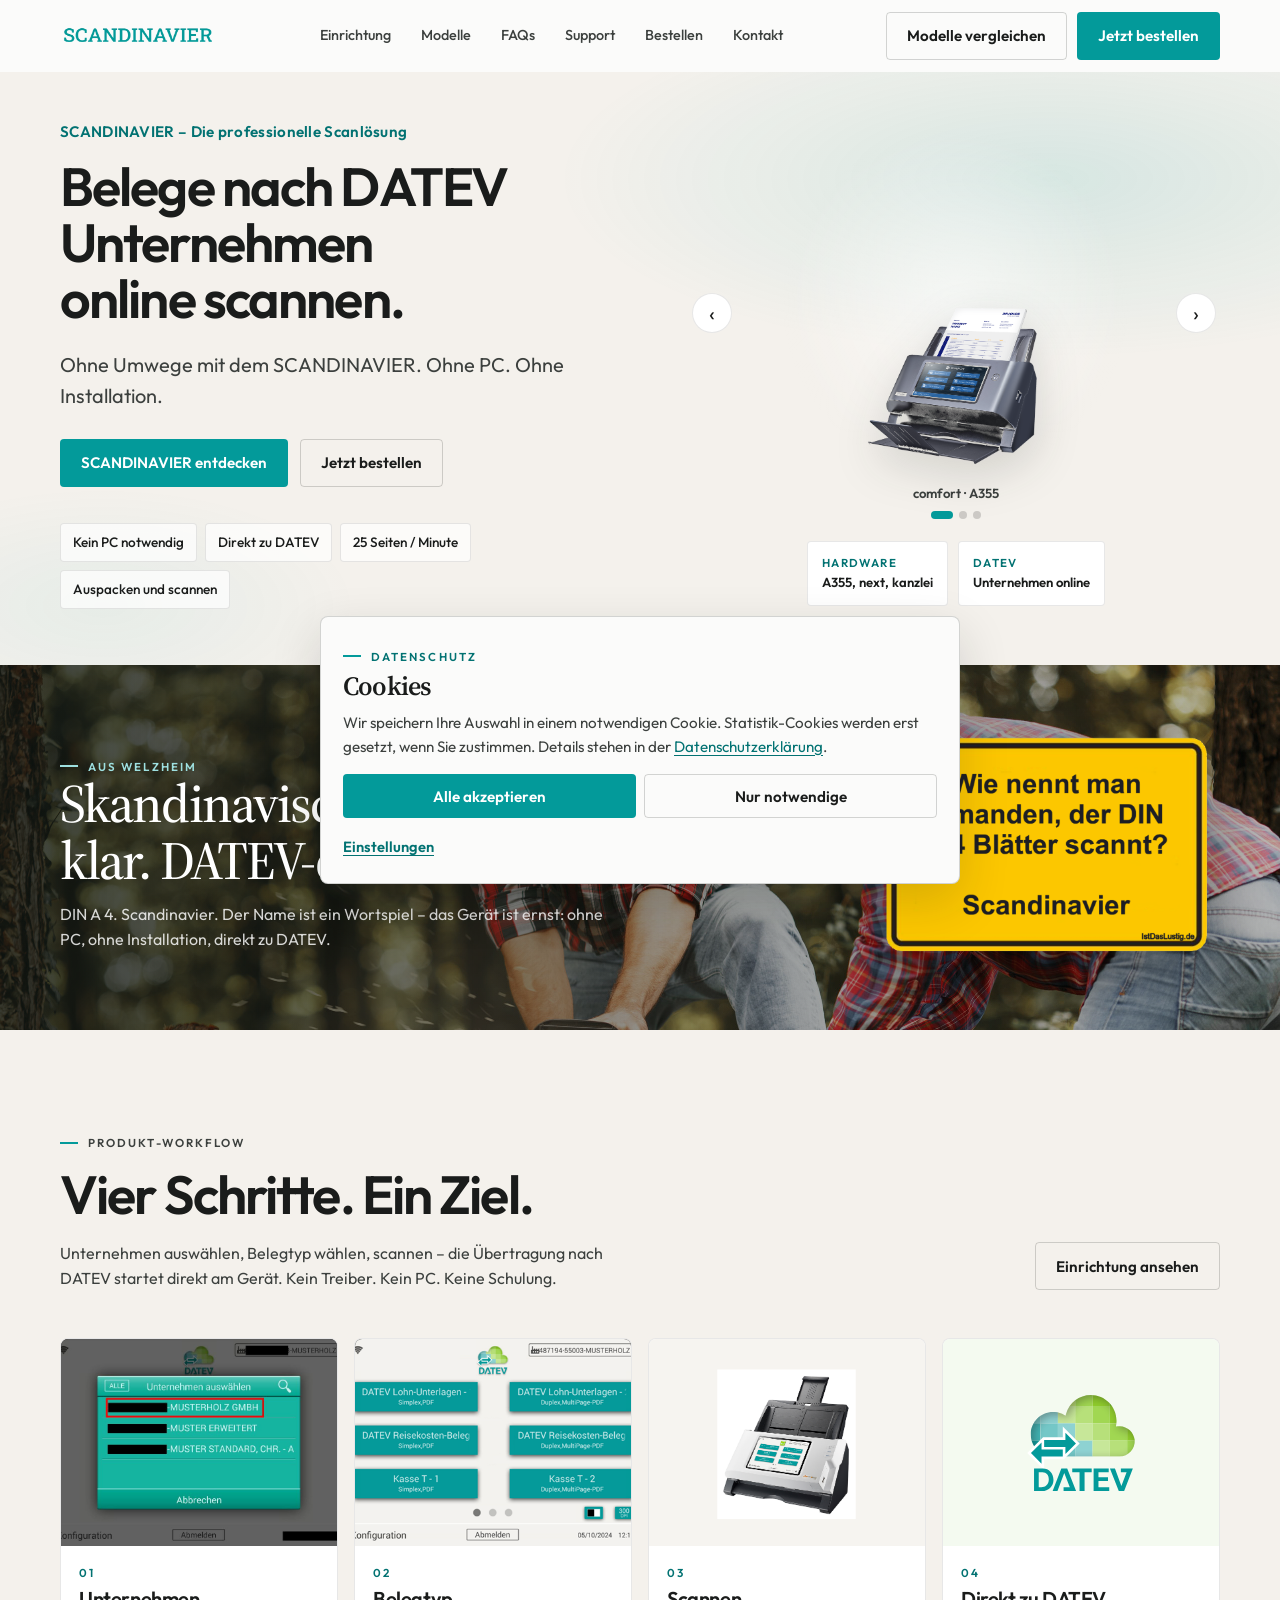
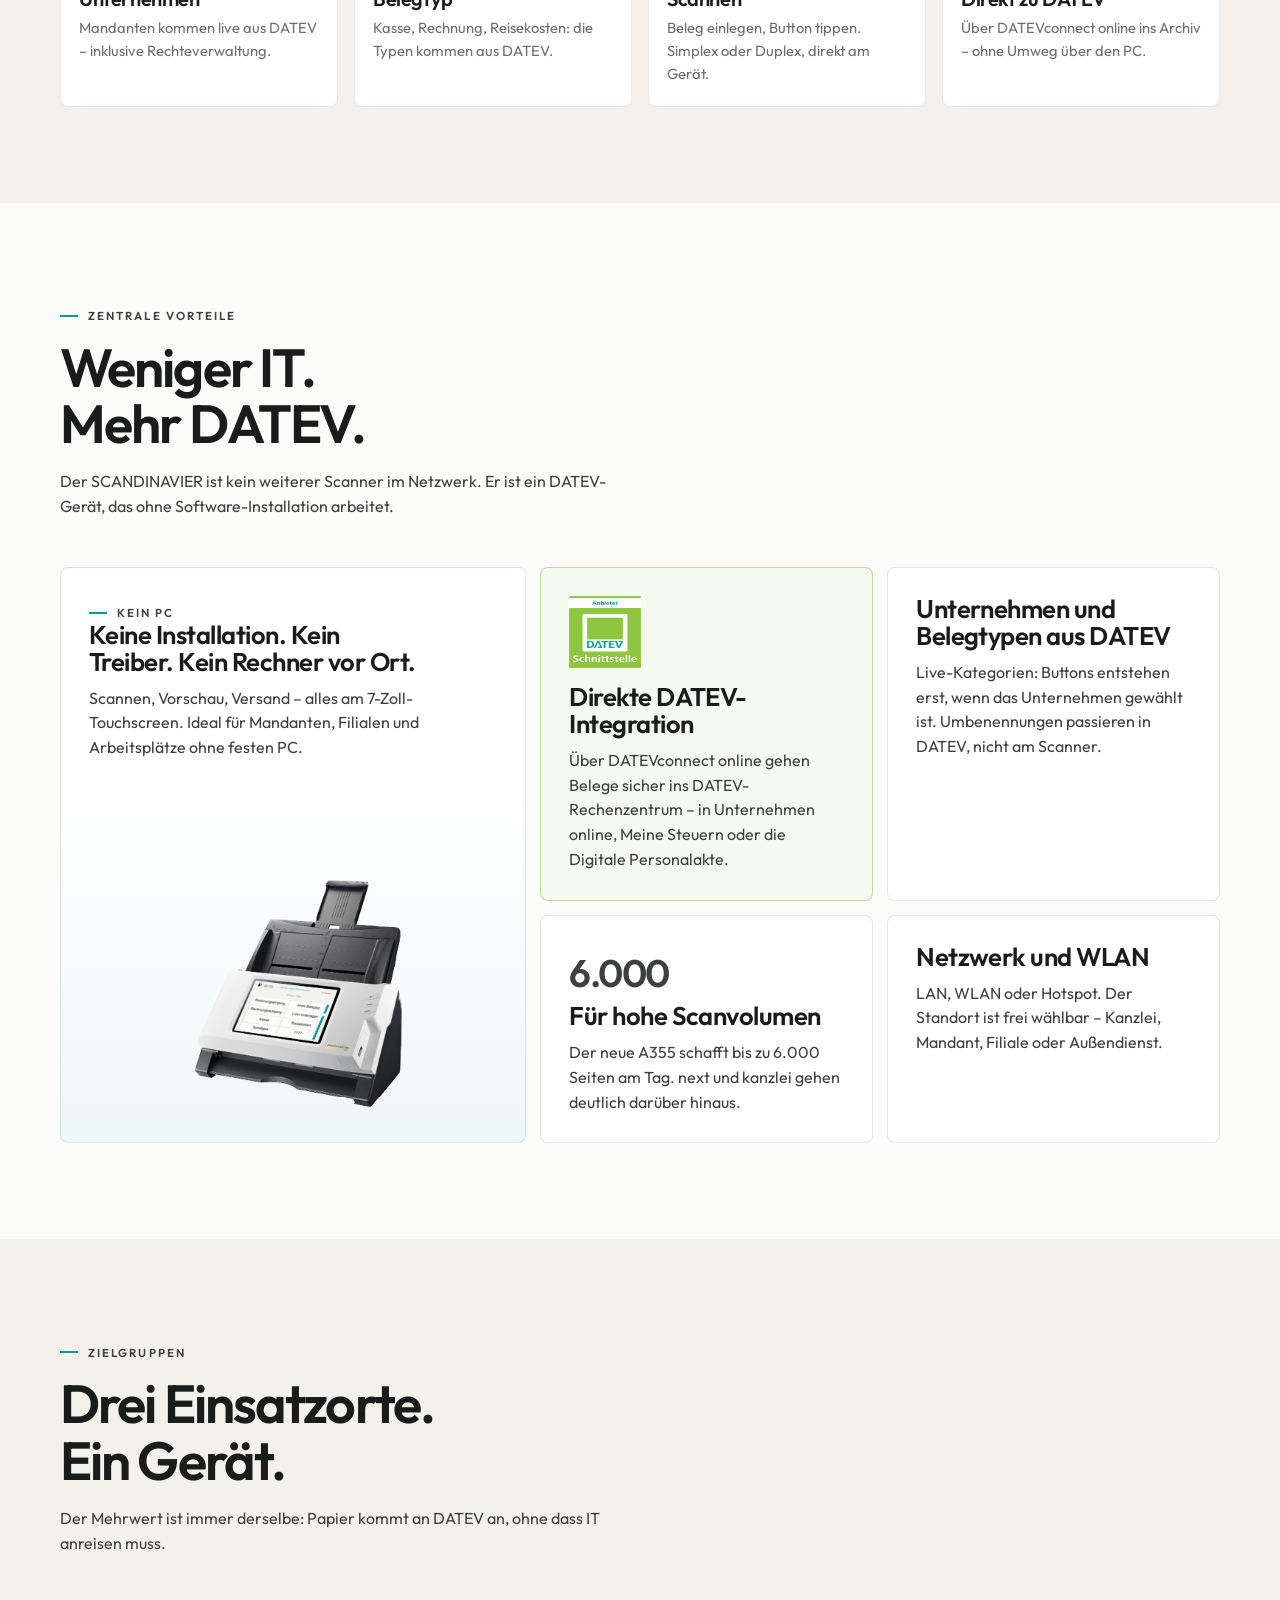
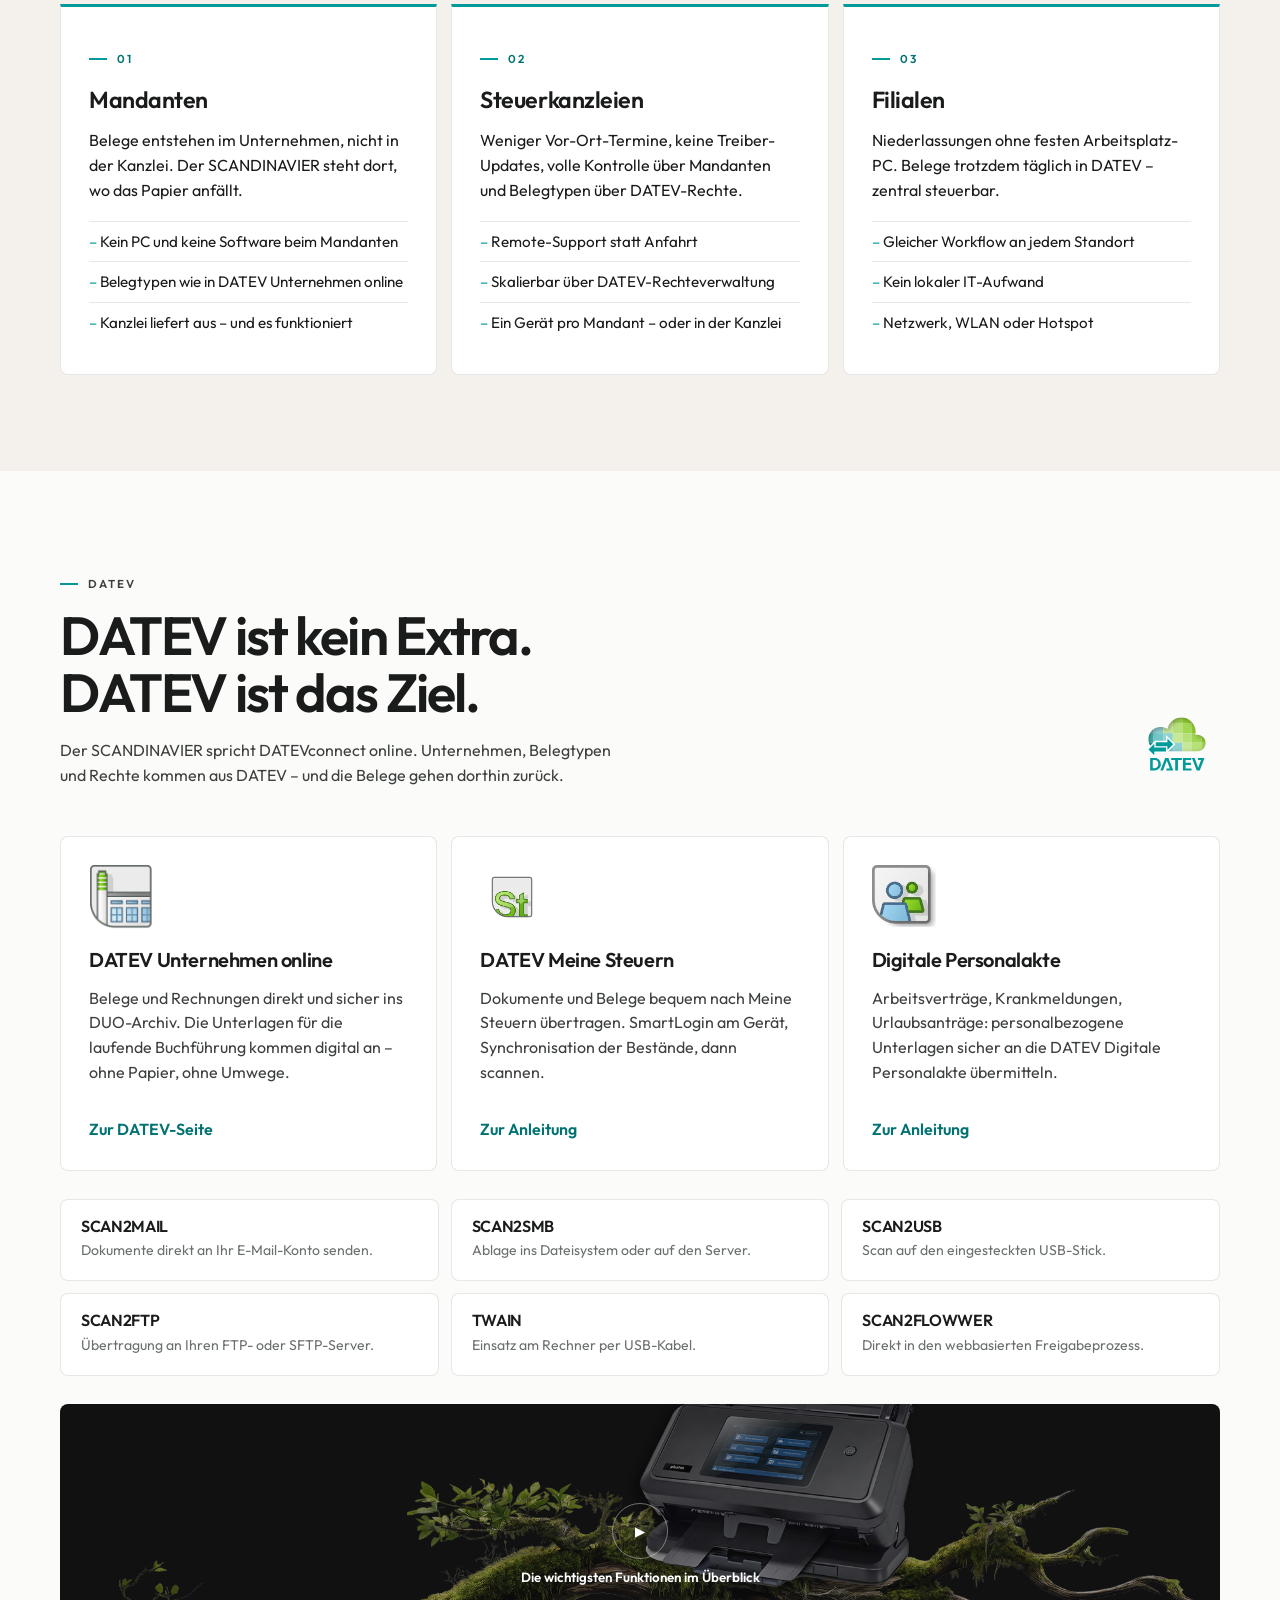
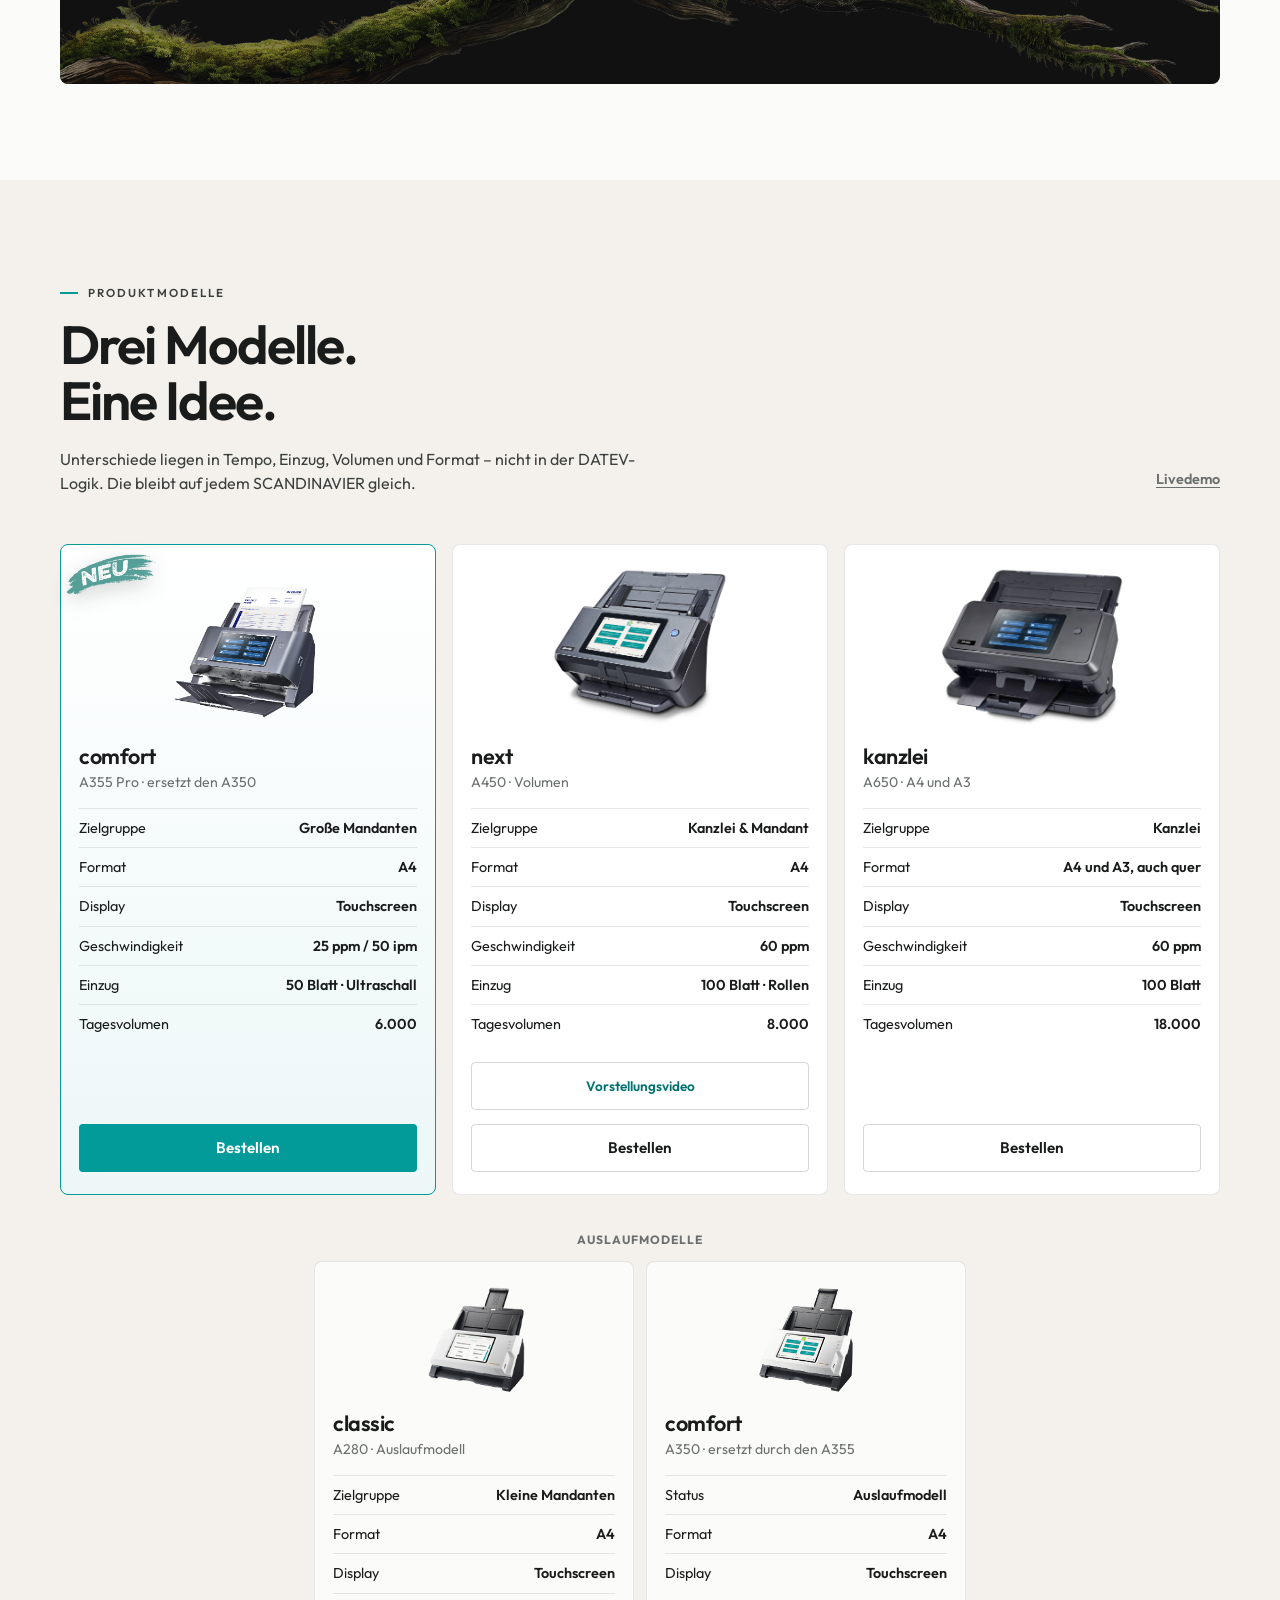
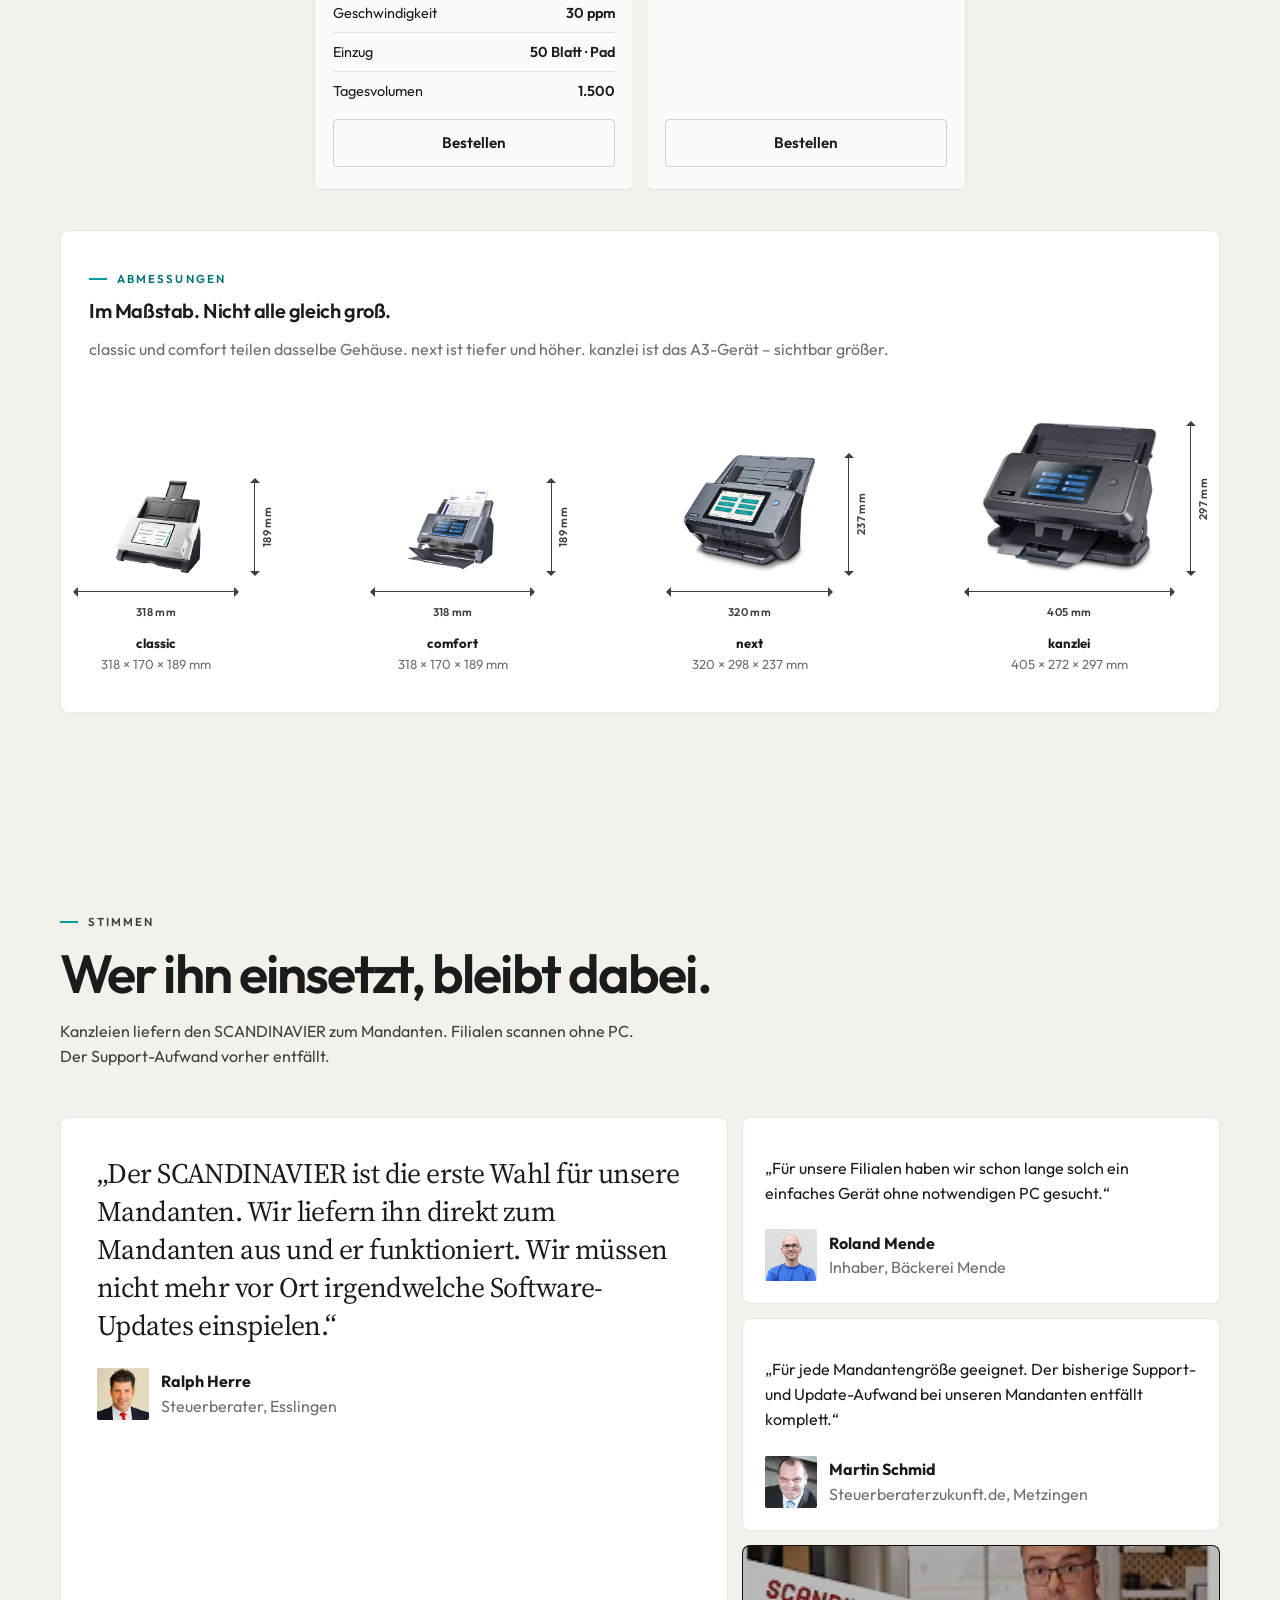
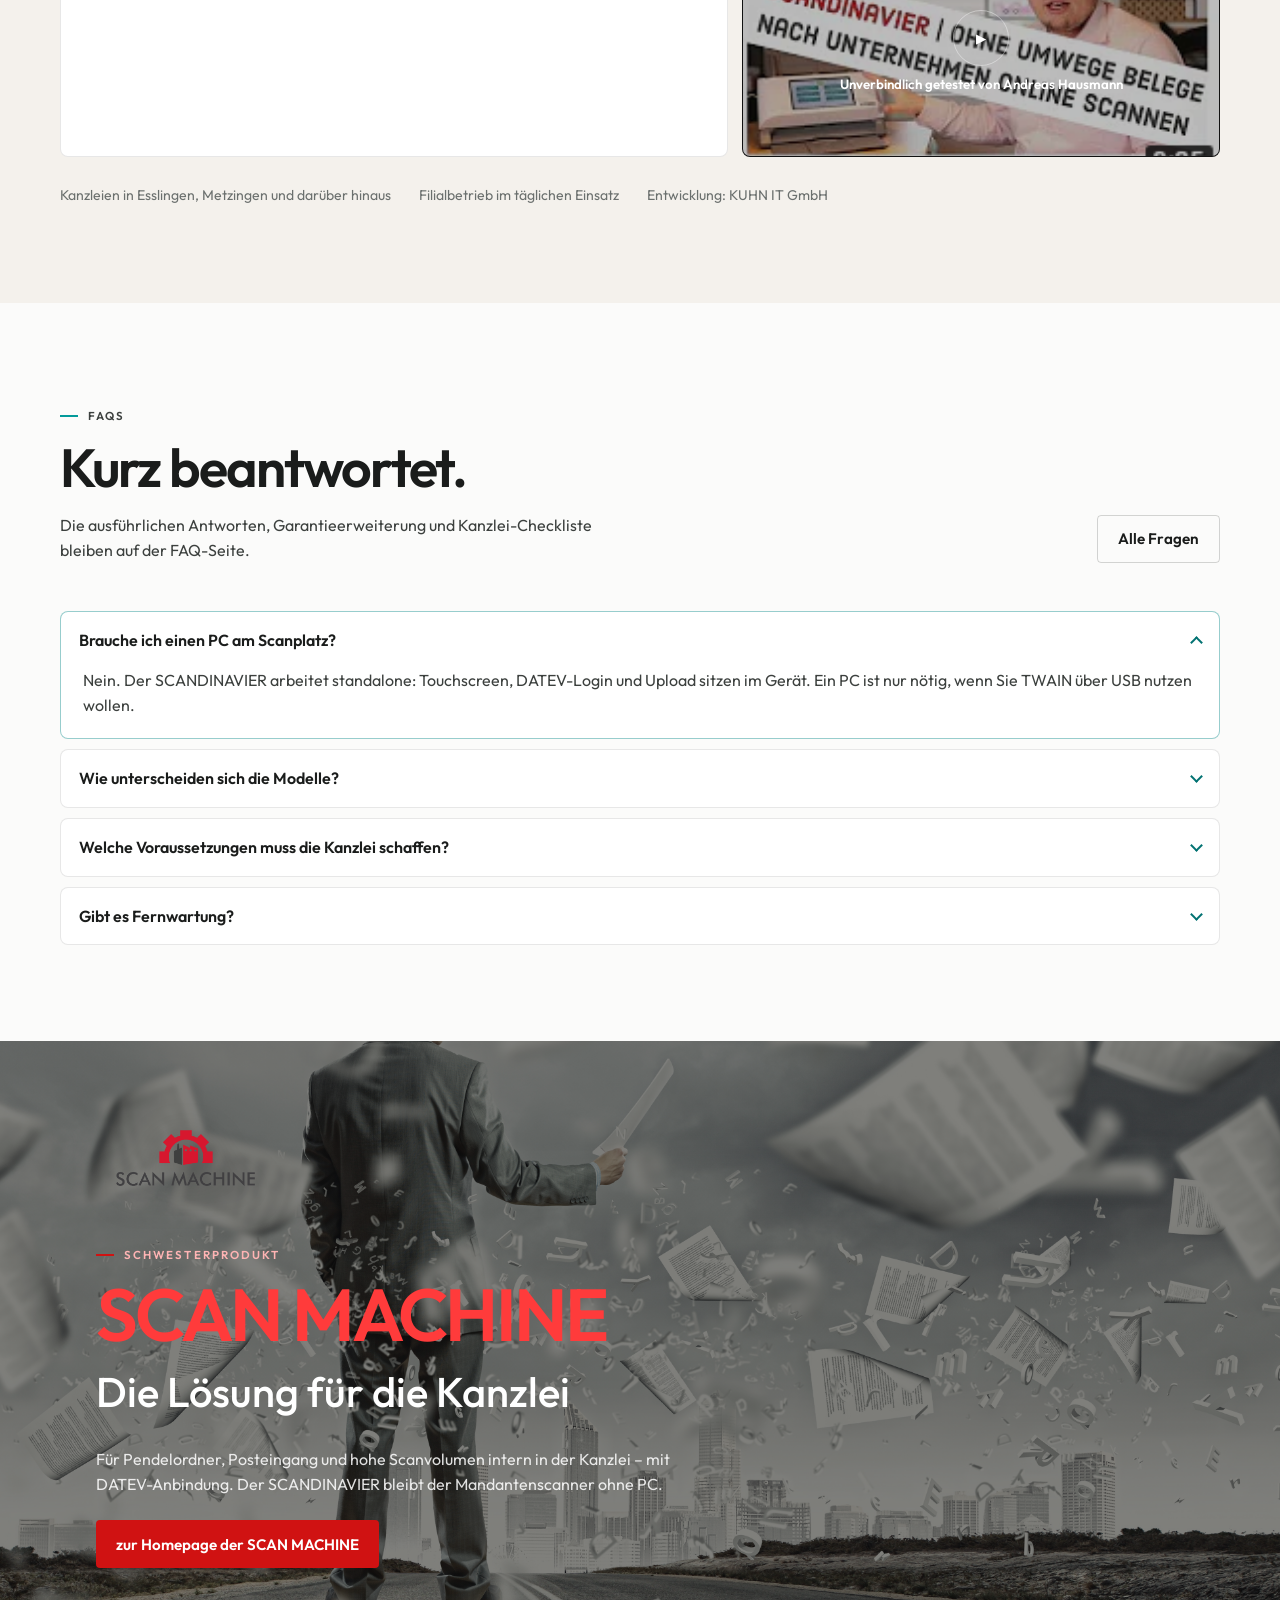
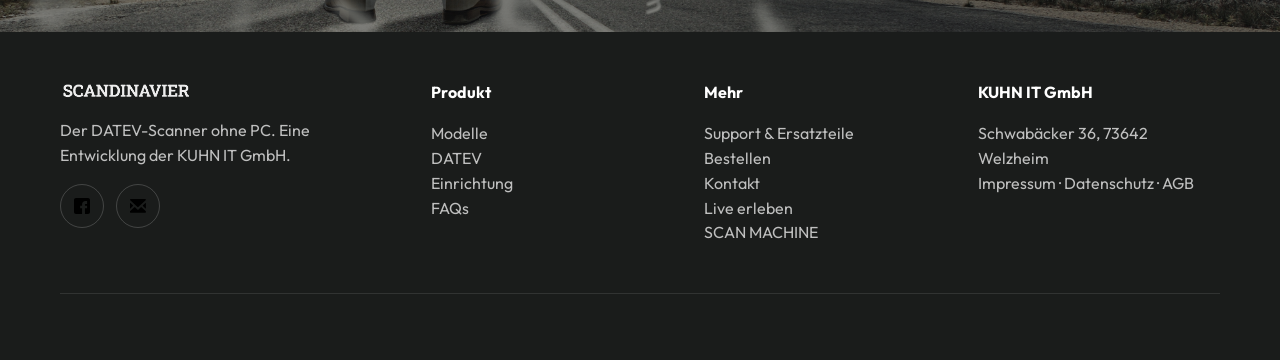
==== commit 58550762: "Add Impressum, Datenschutz and AGB in the new layout, plus a cookie banner. The pages use the publis" ====
--- a/index.html
+++ b/index.html
@@ -552,9 +552,9 @@
         <div>
           <strong style="color:#fff;">KUHN IT GmbH</strong>
           <p>Schwabäcker 36, 73642 Welzheim<br>
-          <a href="https://www.scandinavier.de/impressum">Impressum</a> ·
-          <a href="https://www.scandinavier.de/datenschutz">Datenschutz</a> ·
-          <a href="https://www.scandinavier.de/agbs">AGB</a></p>
+          <a href="impressum.html">Impressum</a> ·
+          <a href="datenschutz.html">Datenschutz</a> ·
+          <a href="agb.html">AGB</a></p>
         </div>
       </div>
       <div class="legal">
@@ -575,6 +575,7 @@
   </div>
 
   <script src="js/site-chrome.js"></script>
+  <script src="js/cookies.js"></script>
   <script src="js/motion.js"></script>
   <script src="js/ui.js"></script>
 </body>
--- a/css/styles.css
+++ b/css/styles.css
@@ -5,3 +5,4 @@
 @import url("page-hero.css");
 @import url("home.css");
 @import url("motion.css");
+@import url("cookies.css");
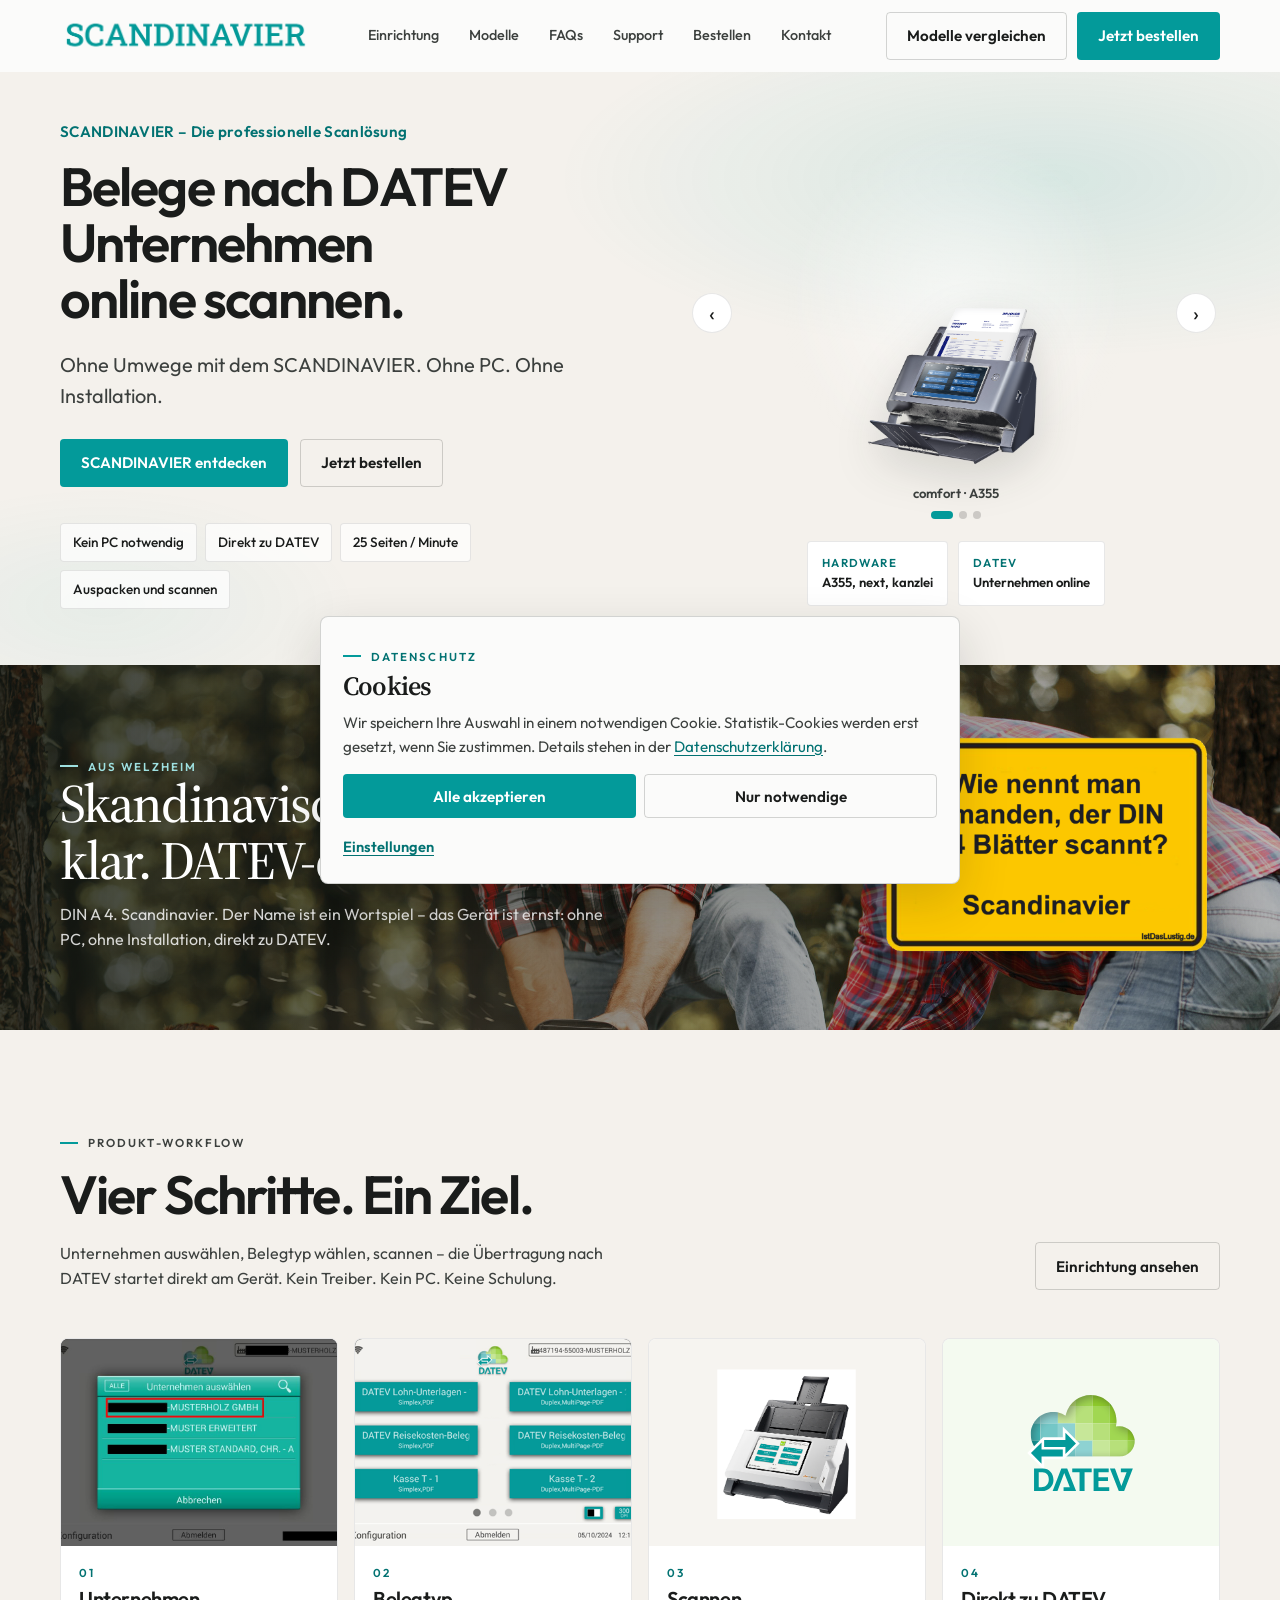
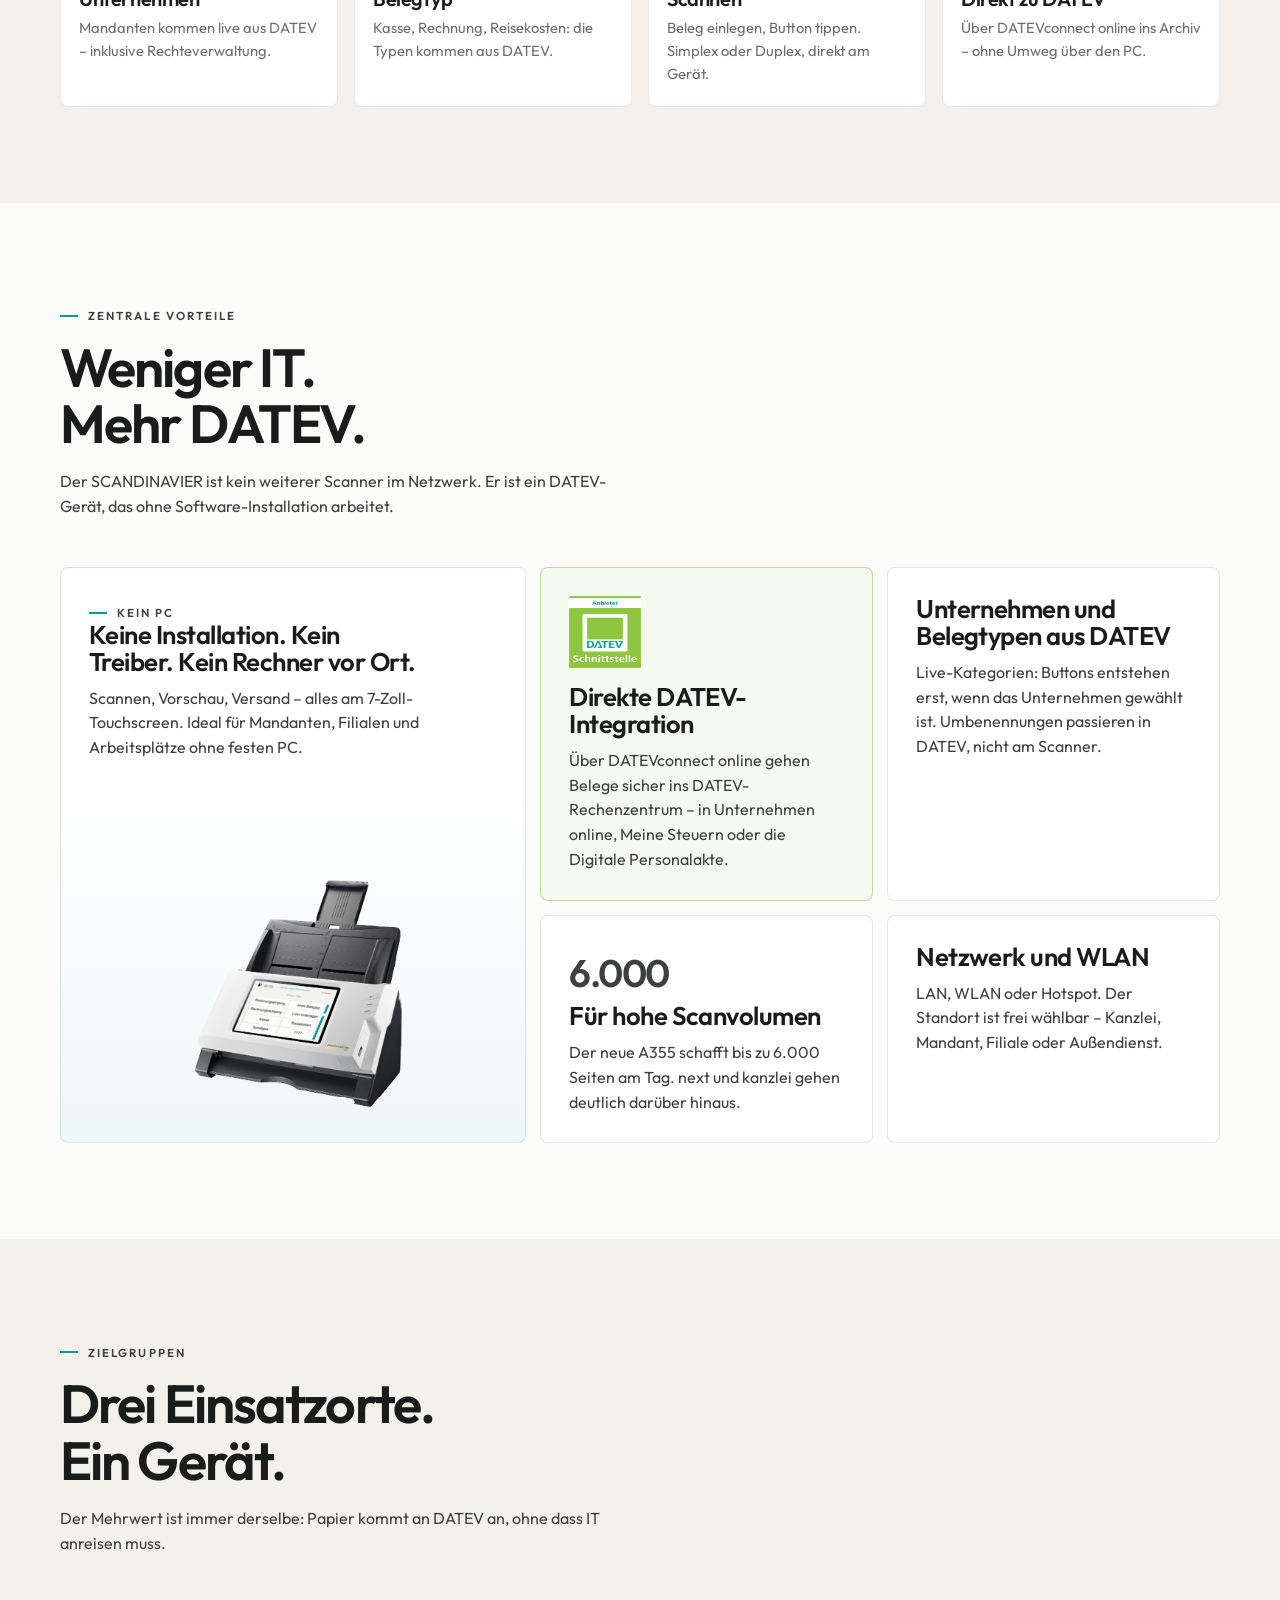
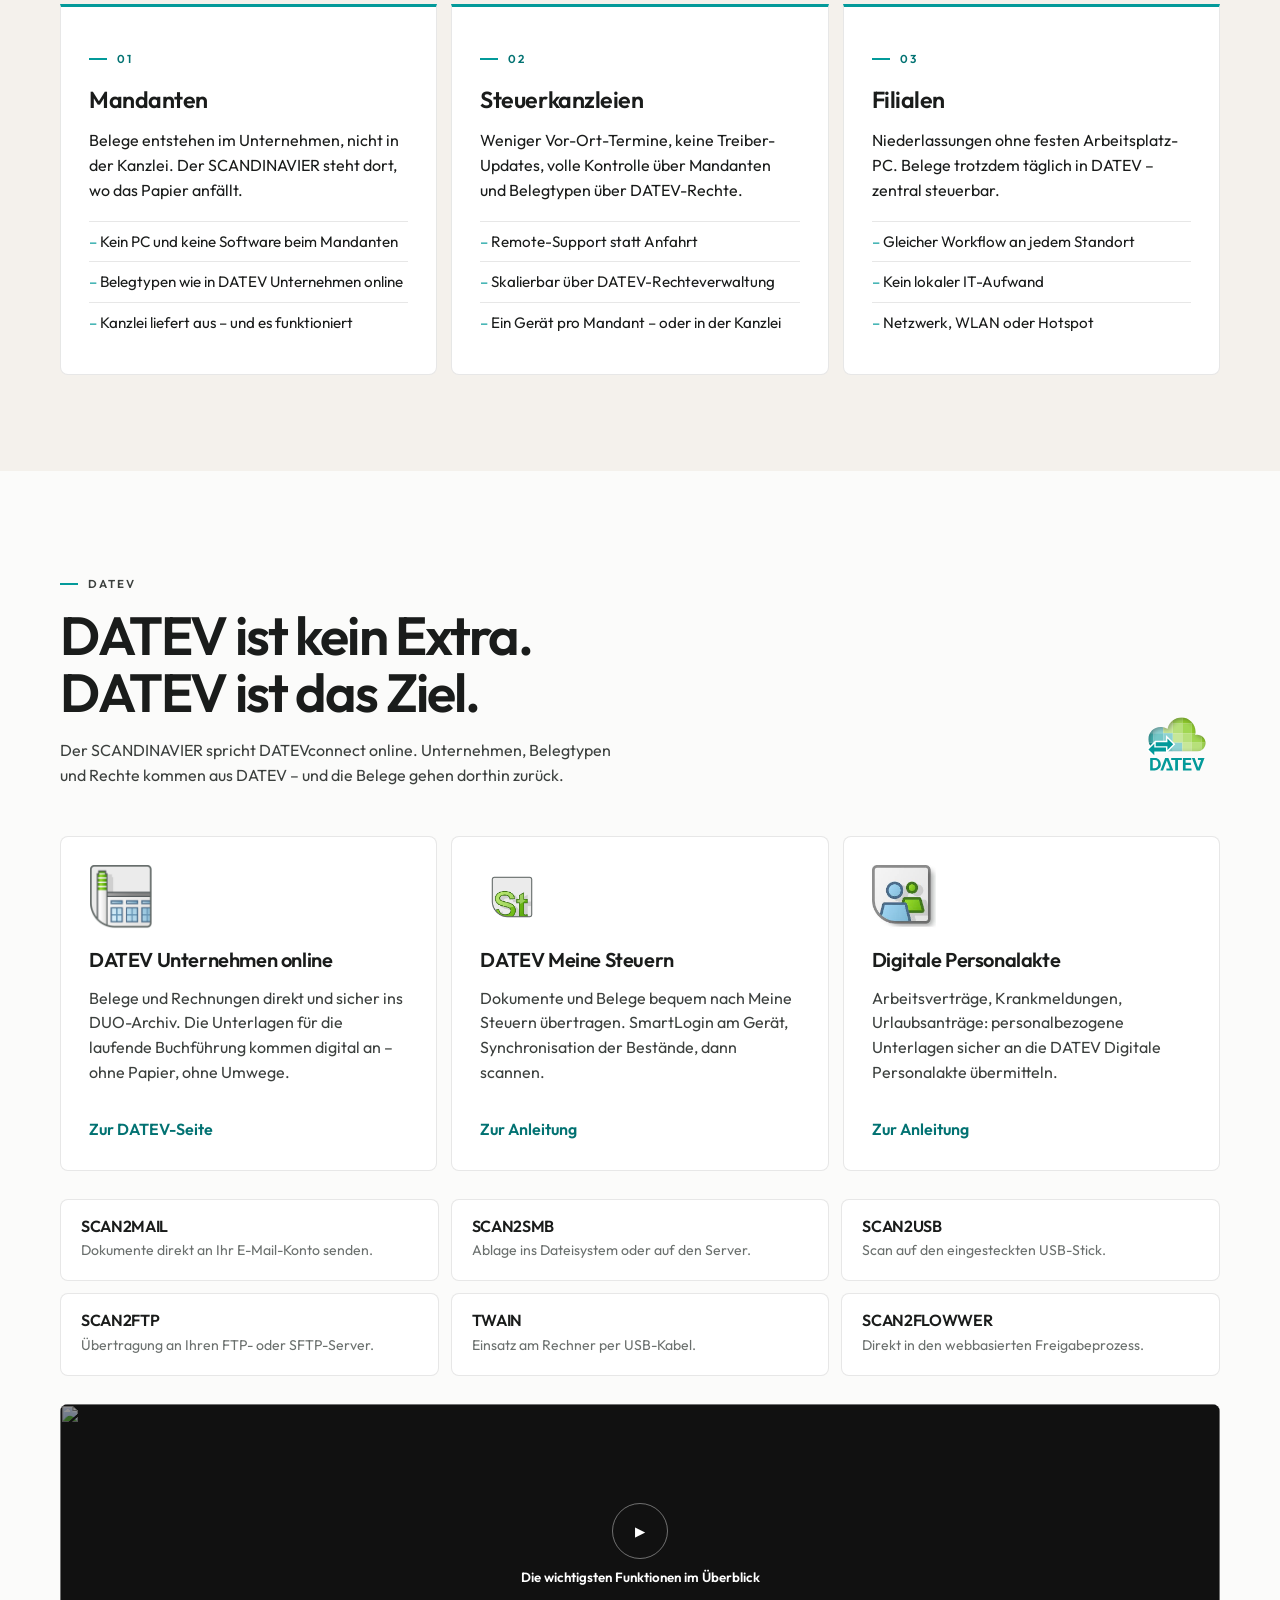
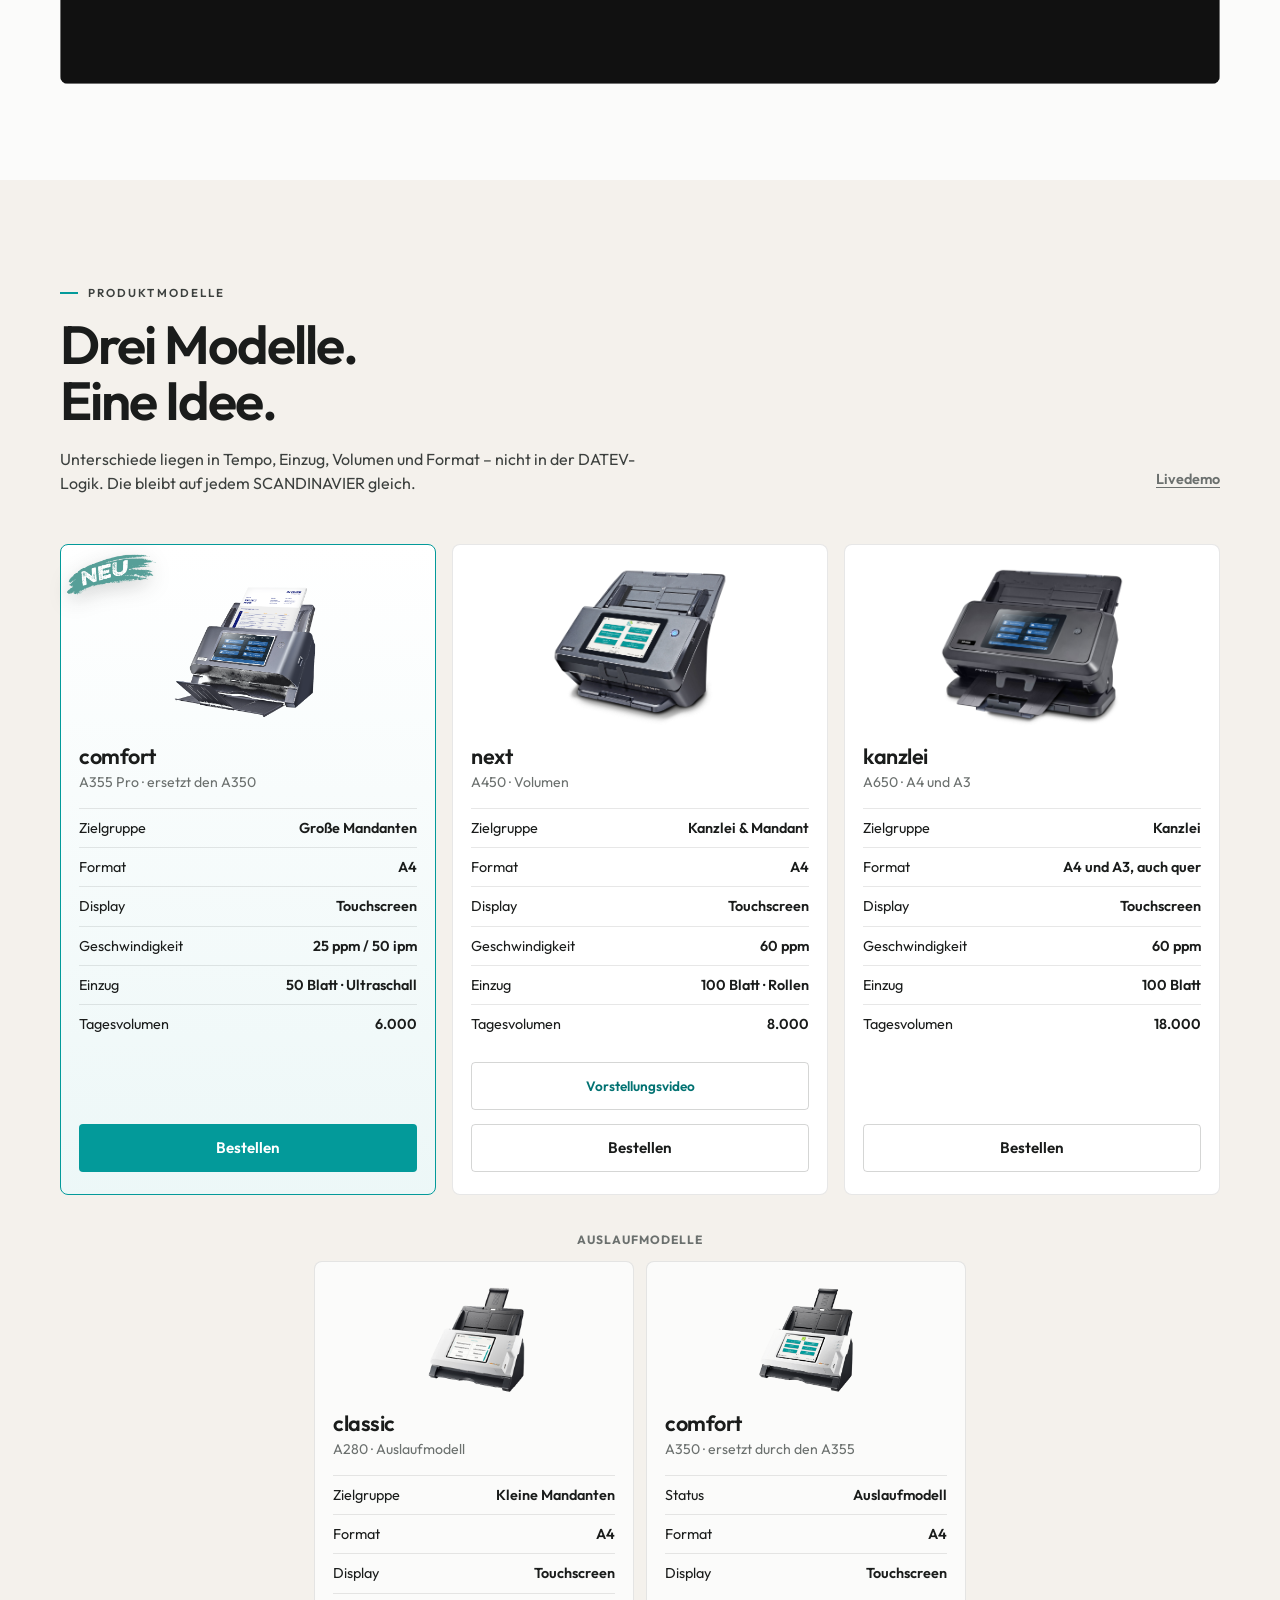
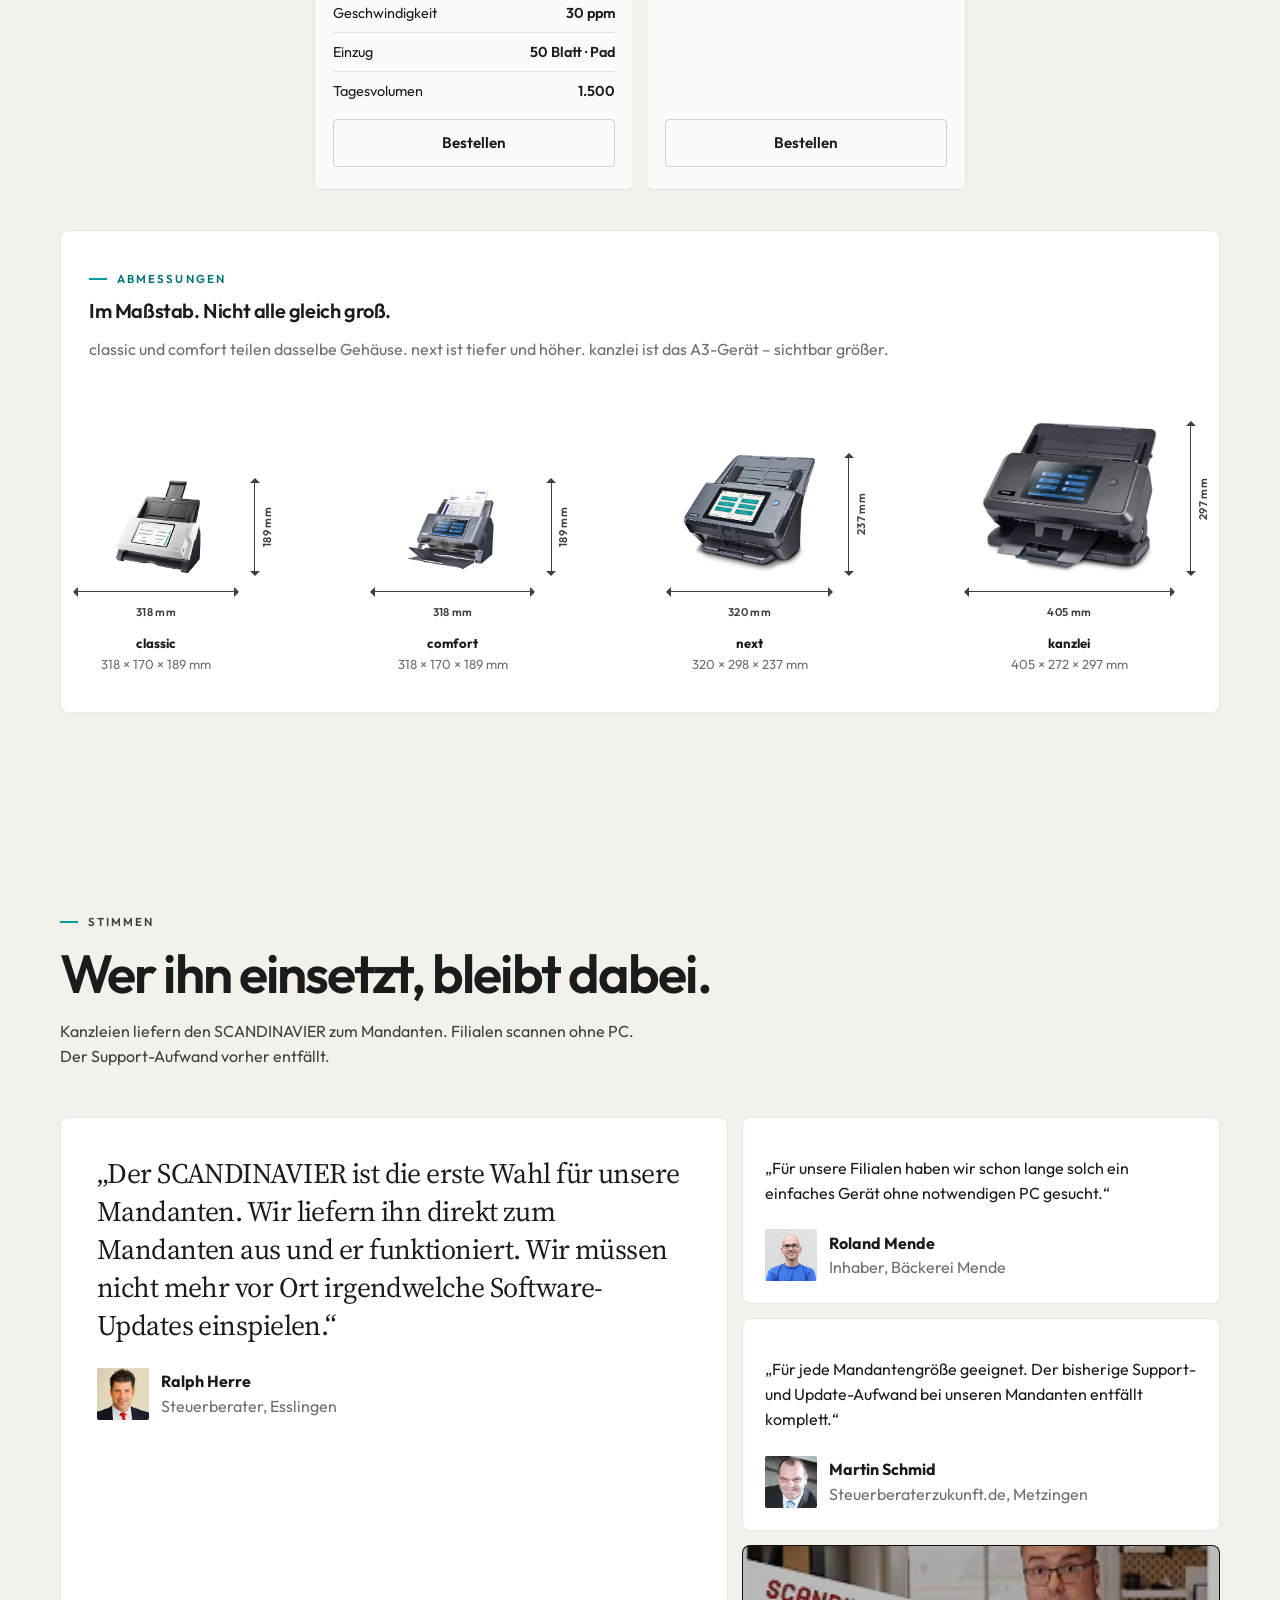
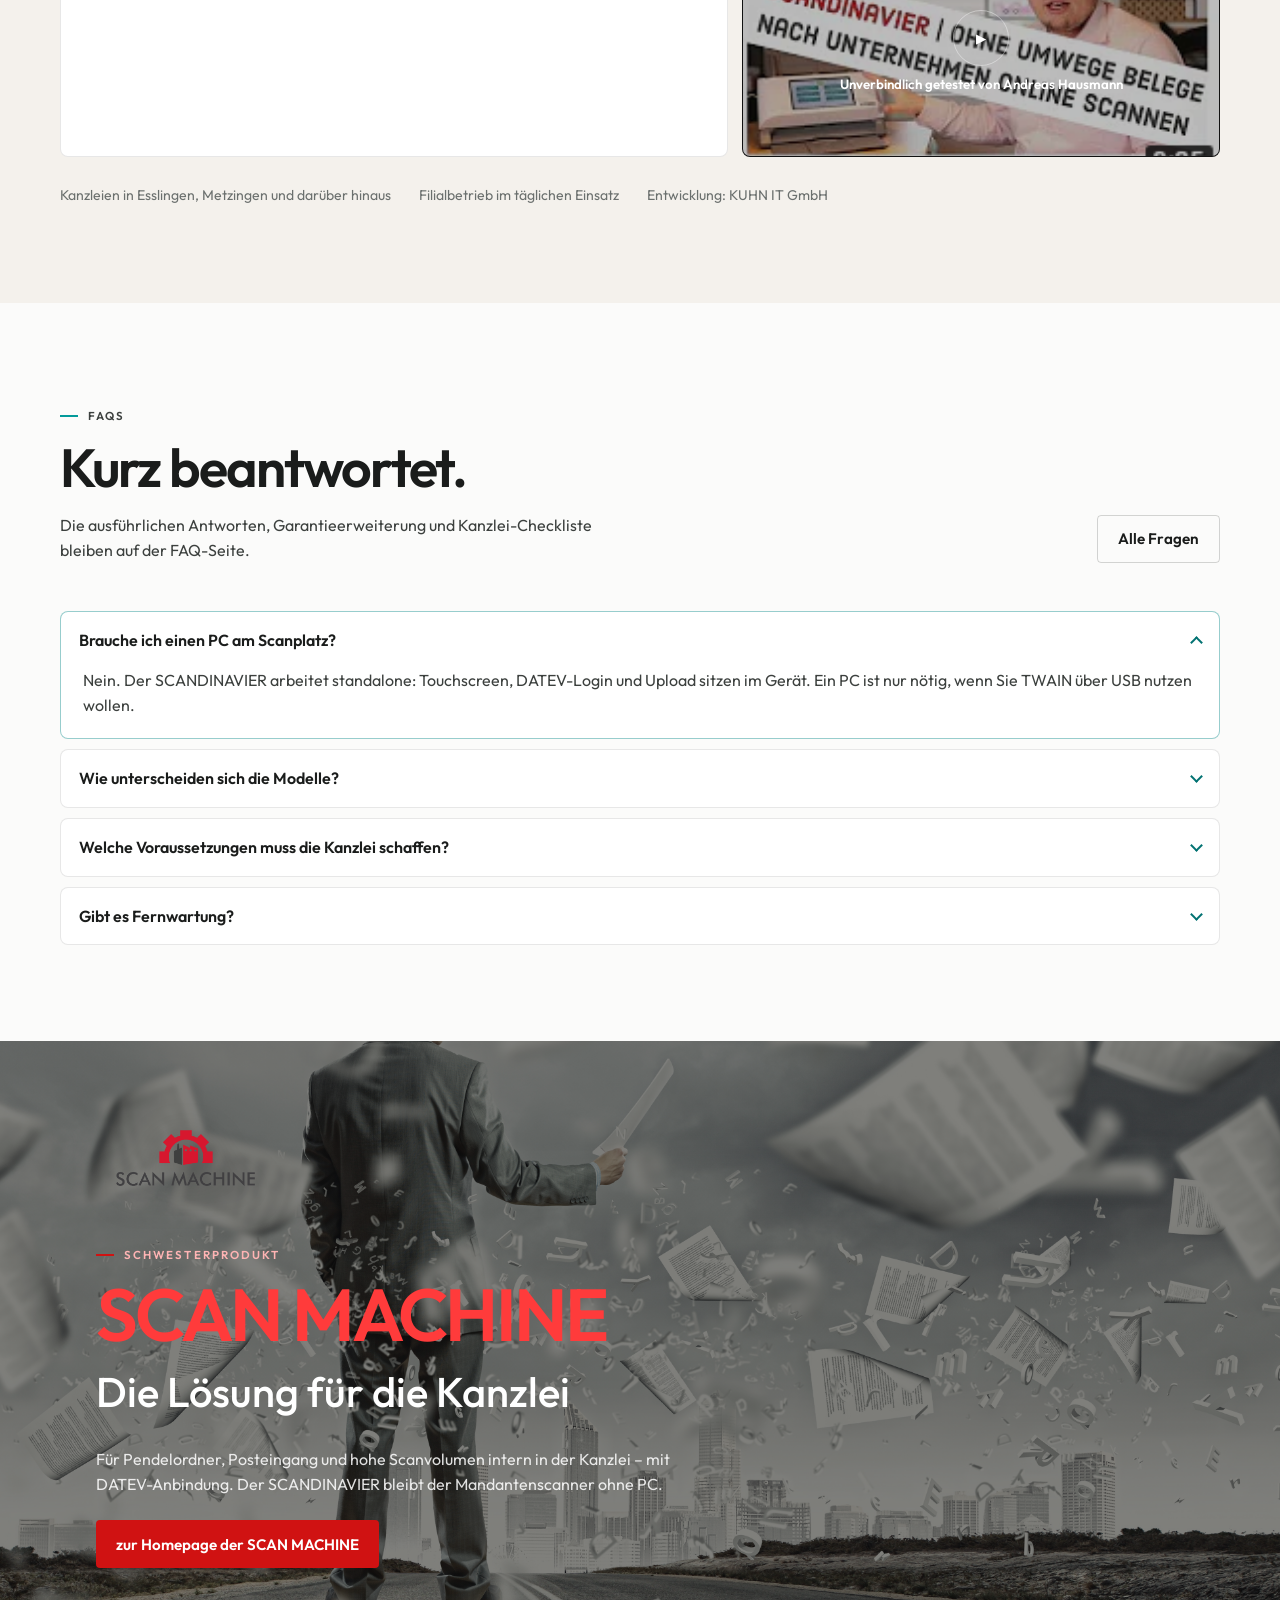
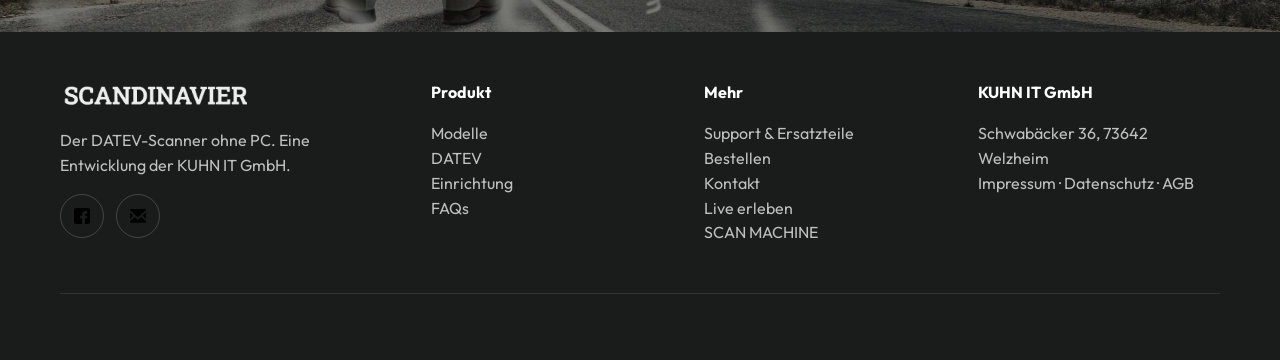
==== commit 408747d3: "Fix mobile header stickiness and hero slider arrow layout. Use a fixed header and scroll lock when t" ====
--- a/index.html
+++ b/index.html
@@ -9,7 +9,7 @@
   <link rel="preconnect" href="https://fonts.gstatic.com" crossorigin>
   <link href="https://fonts.googleapis.com/css2?family=Outfit:wght@400;500;600;700&family=Source+Serif+4:opsz,wght@8..60,500;8..60,600&display=swap" rel="stylesheet">
   <link rel="stylesheet" href="css/styles.css">
-  <link rel="icon" href="media/homepage/logos/scandinavier-wordmark.png">
+  <link rel="icon" href="media/homepage/logos/scandinavier-mark.png">
 </head>
 <body>
   <a class="skip" href="#inhalt">Zum Inhalt springen</a>
@@ -42,22 +42,24 @@
         </div>
         <div class="hero-visual">
           <div class="hero-slider" data-hero-slider>
-            <button class="hero-slider__arrow" type="button" data-hero-prev aria-label="Vorheriges Modell">‹</button>
             <div class="hero-slider__stage">
-              <figure class="hero-slide is-active" style="--hero-scale: 0.64">
-                <img src="media/a355/a355-hero.png" alt="SCANDINAVIER comfort, A355 Pro">
-                <figcaption>comfort · A355</figcaption>
-              </figure>
-              <figure class="hero-slide" style="--hero-scale: 0.8" hidden>
-                <img src="media/homepage/products/scandinavier-a450.png" alt="SCANDINAVIER next, A450">
-                <figcaption>next · A450</figcaption>
-              </figure>
-              <figure class="hero-slide" style="--hero-scale: 1" hidden>
-                <img src="media/homepage/products/scandinavier-a650.png" alt="SCANDINAVIER kanzlei, A650">
-                <figcaption>kanzlei · A650</figcaption>
-              </figure>
-            </div>
-            <button class="hero-slider__arrow" type="button" data-hero-next aria-label="Nächstes Modell">›</button>
+              <button class="hero-slider__arrow" type="button" data-hero-prev aria-label="Vorheriges Modell">‹</button>
+              <div class="hero-slider__track">
+                <figure class="hero-slide is-active" style="--hero-scale: 0.64">
+                  <img src="media/a355/a355-hero.png" alt="SCANDINAVIER comfort, A355 Pro">
+                  <figcaption>comfort · A355</figcaption>
+                </figure>
+                <figure class="hero-slide" style="--hero-scale: 0.8" hidden>
+                  <img src="media/homepage/products/scandinavier-a450.png" alt="SCANDINAVIER next, A450">
+                  <figcaption>next · A450</figcaption>
+                </figure>
+                <figure class="hero-slide" style="--hero-scale: 1" hidden>
+                  <img src="media/homepage/products/scandinavier-a650.png" alt="SCANDINAVIER kanzlei, A650">
+                  <figcaption>kanzlei · A650</figcaption>
+                </figure>
+              </div>
+              <button class="hero-slider__arrow" type="button" data-hero-next aria-label="Nächstes Modell">›</button>
+            </div>
             <div class="hero-slider__dots" role="tablist" aria-label="Modelle">
               <button type="button" role="tab" aria-selected="true" data-hero-dot="0" aria-label="comfort A355"></button>
               <button type="button" role="tab" aria-selected="false" data-hero-dot="1" aria-label="next A450"></button>
@@ -239,13 +241,13 @@
             <img src="media/homepage/features/datev-meine-steuern.png" alt="">
             <h3>DATEV Meine Steuern</h3>
             <p>Dokumente und Belege bequem nach Meine Steuern übertragen. SmartLogin am Gerät, Synchronisation der Bestände, dann scannen.</p>
-            <a href="https://www.scandinavier.de/supports/datev-meine-steuern" target="_blank" rel="noreferrer">Zur Anleitung</a>
+            <a href="anleitung.html?a=datev-meine-steuern">Zur Anleitung</a>
           </article>
           <article class="datev-card">
             <img src="media/homepage/features/datev-personalakte.jpg" alt="">
             <h3>Digitale Personalakte</h3>
             <p>Arbeitsverträge, Krankmeldungen, Urlaubsanträge: personalbezogene Unterlagen sicher an die DATEV Digitale Personalakte übermitteln.</p>
-            <a href="https://www.scandinavier.de/supports/datev-personalakte-einrichten" target="_blank" rel="noreferrer">Zur Anleitung</a>
+            <a href="anleitung.html?a=datev-personal-einrichten">Zur Anleitung</a>
           </article>
         </div>
         <div class="scan-targets">
@@ -275,8 +277,8 @@
           </article>
         </div>
         <div class="feature-video">
-          <img src="media/homepage/products/a650-header.png" alt="">
-          <button type="button" data-video="ErBXLCMKZSY">
+          <img src="media/videos/funktionen-poster.jpg" alt="">
+          <button type="button" data-video-file="media/videos/scandinavier-funktionen.mp4" data-video-poster="media/videos/funktionen-poster.jpg">
             <span class="play">▶</span>
             Die wichtigsten Funktionen im Überblick
           </button>
@@ -292,7 +294,7 @@
             <h2>Drei Modelle.<br>Eine Idee.</h2>
             <p>Unterschiede liegen in Tempo, Einzug, Volumen und Format – nicht in der DATEV-Logik. Die bleibt auf jedem SCANDINAVIER gleich.</p>
           </div>
-          <a class="link-quiet" href="https://www.scandinavier.de/supports/demogerat" target="_blank" rel="noreferrer">Livedemo</a>
+          <a class="link-quiet" href="anleitung.html?a=demogerat">Livedemo</a>
         </div>
         <div class="models">
           <div class="models-row models-row--current">
@@ -458,7 +460,7 @@
             </article>
             <article class="video-card">
               <img src="media/homepage/people/andreas-hausmann.png" alt="Andreas Hausmann testet den SCANDINAVIER">
-              <button type="button" data-video="MK-3tmApKno">
+              <button type="button" data-video="x5xpWeAQVME">
                 <span class="play">▶</span>
                 Unverbindlich getestet von Andreas Hausmann
               </button>
@@ -571,7 +573,10 @@
 
   <div class="modal" role="dialog" aria-modal="true" aria-label="Video">
     <button class="modal-close" type="button" aria-label="Schließen">×</button>
-    <div class="modal-inner"><iframe title="SCANDINAVIER Video" allow="autoplay; encrypted-media" allowfullscreen></iframe></div>
+    <div class="modal-inner">
+      <iframe title="SCANDINAVIER Video" allow="autoplay; encrypted-media" allowfullscreen hidden></iframe>
+      <video controls playsinline preload="auto" hidden></video>
+    </div>
   </div>
 
   <script src="js/site-chrome.js"></script>
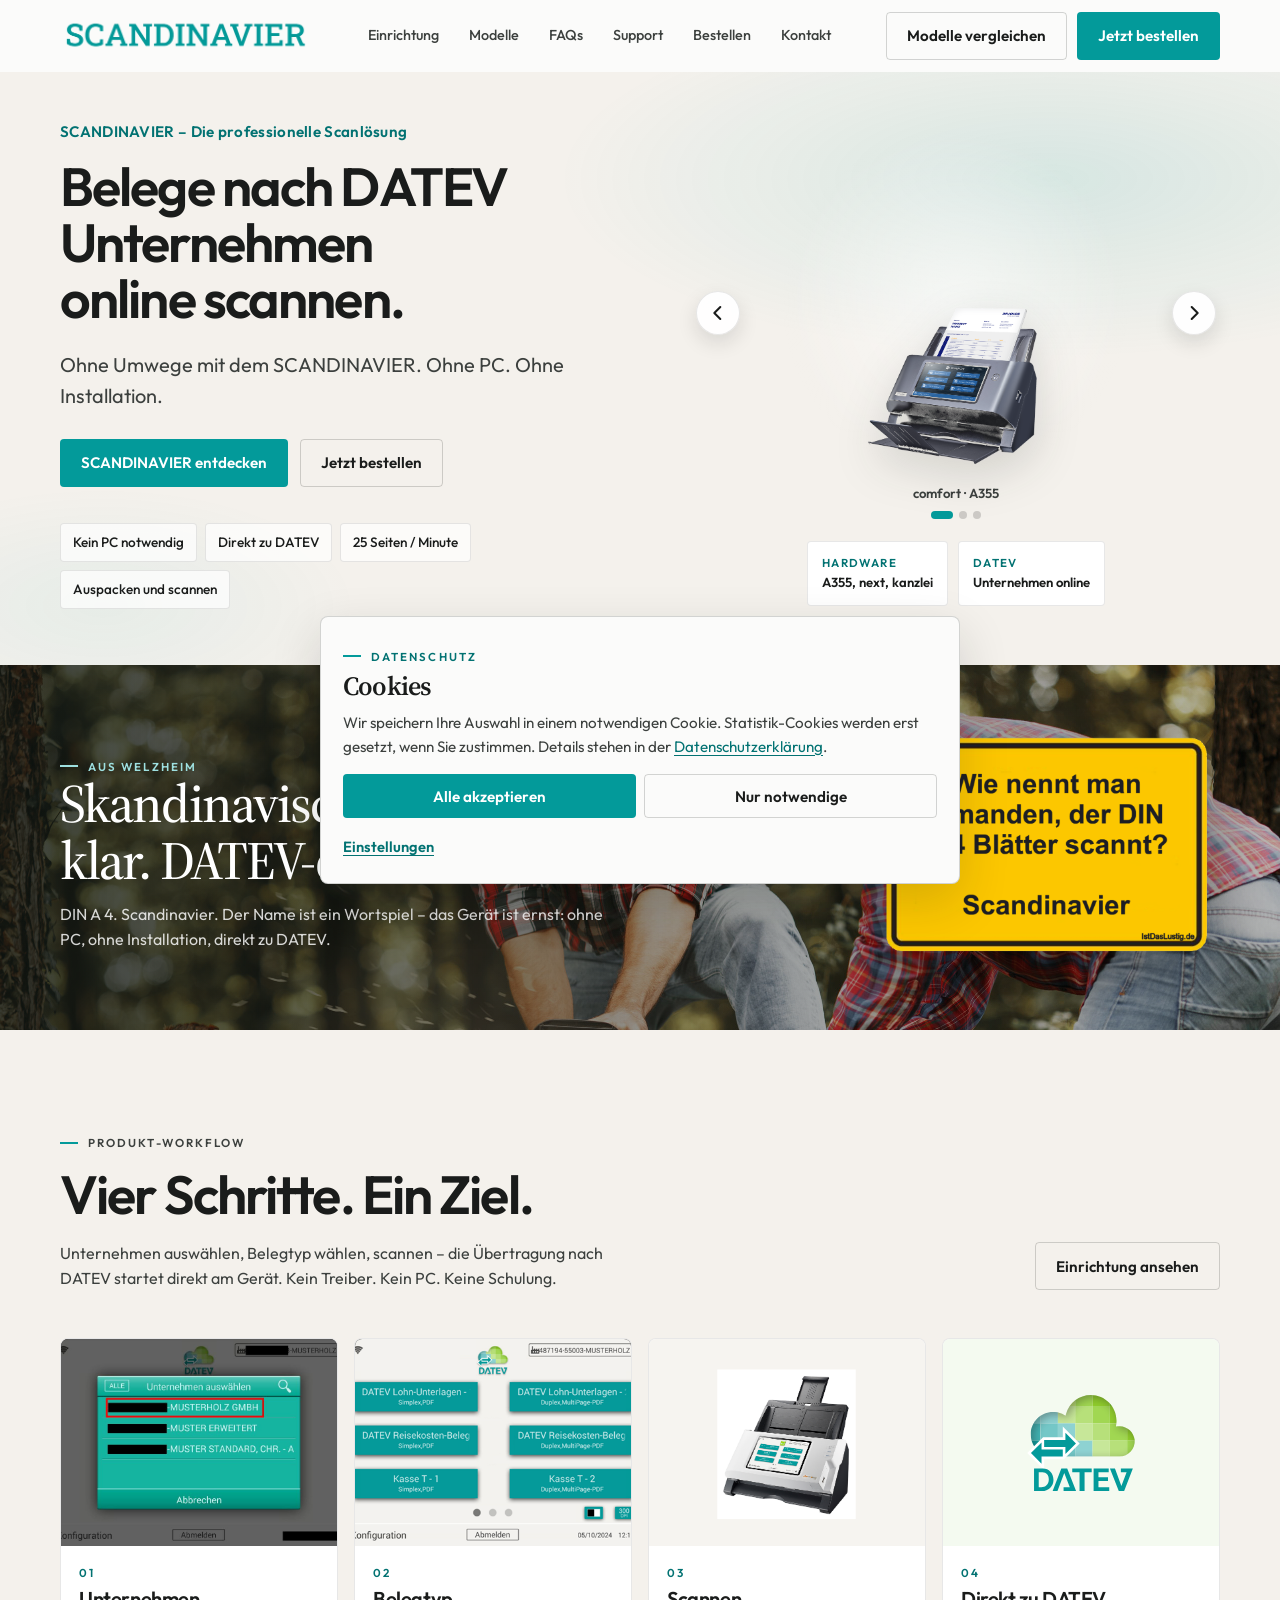
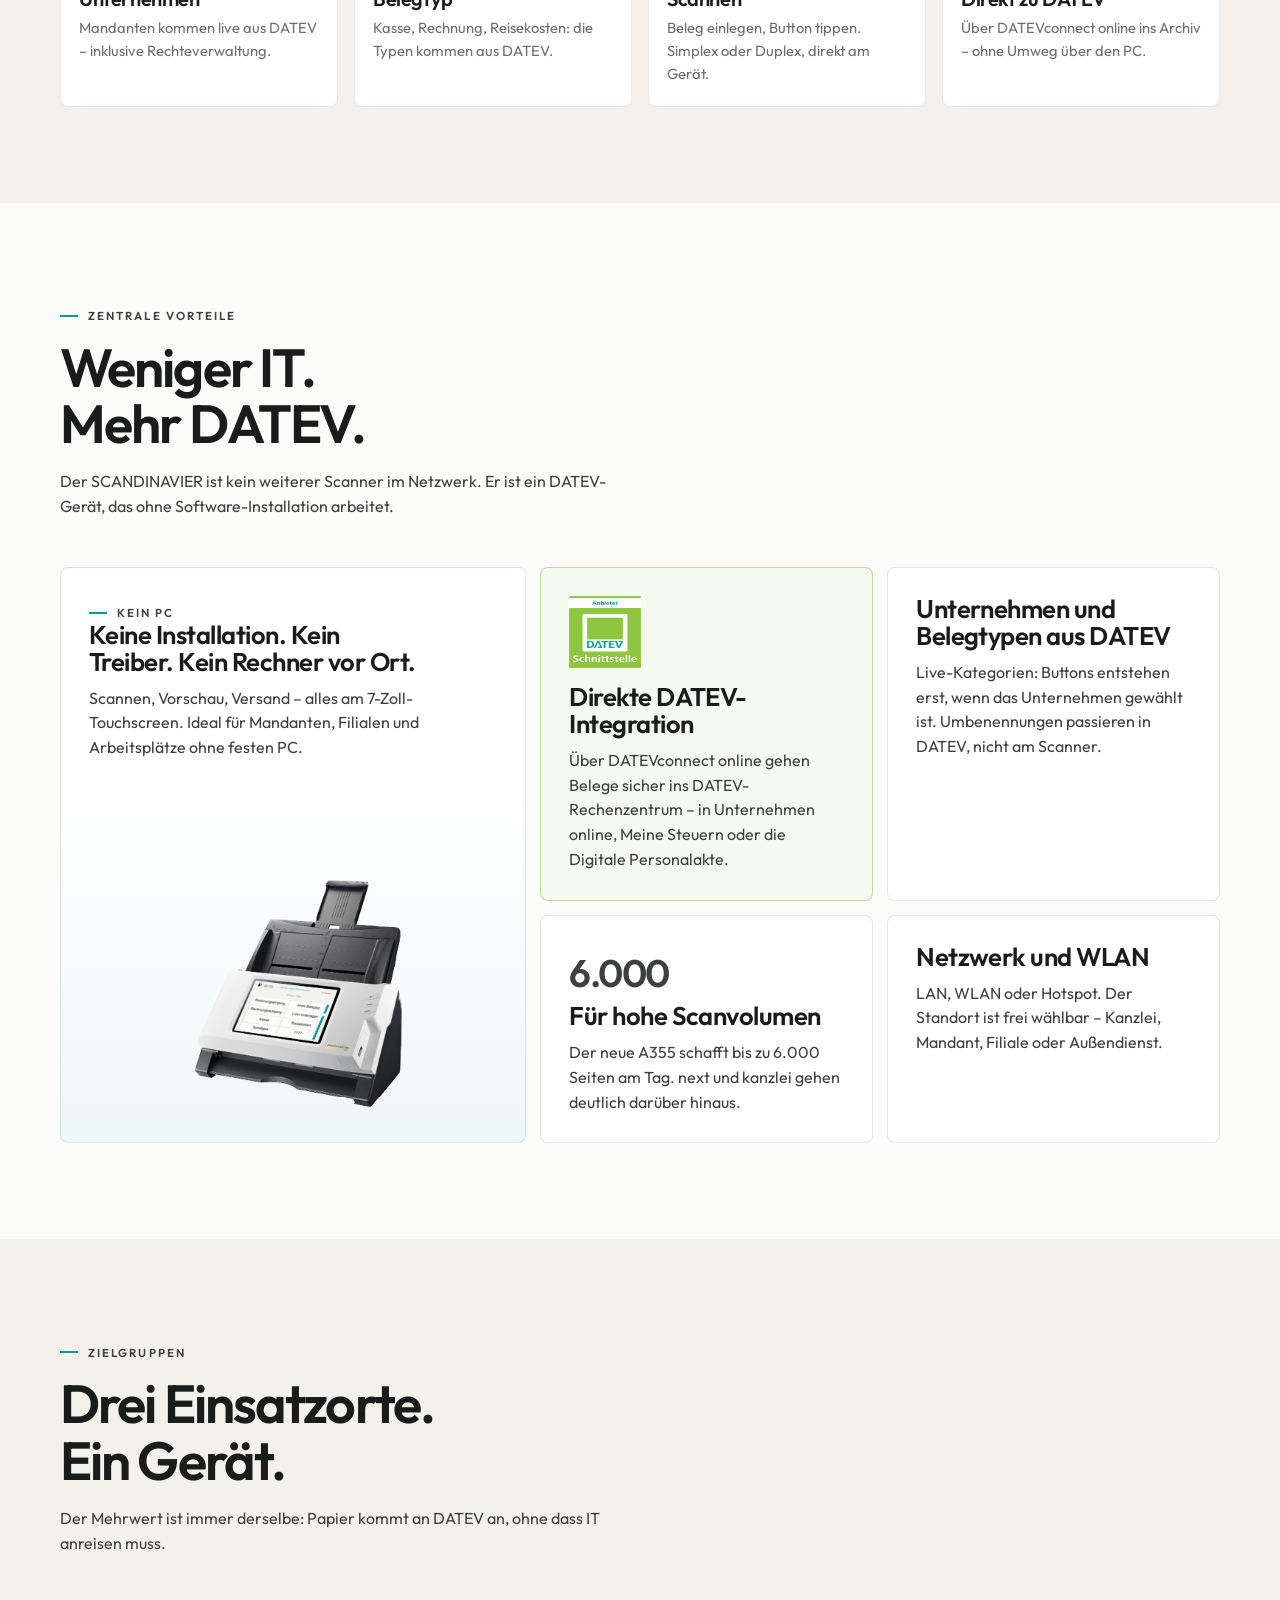
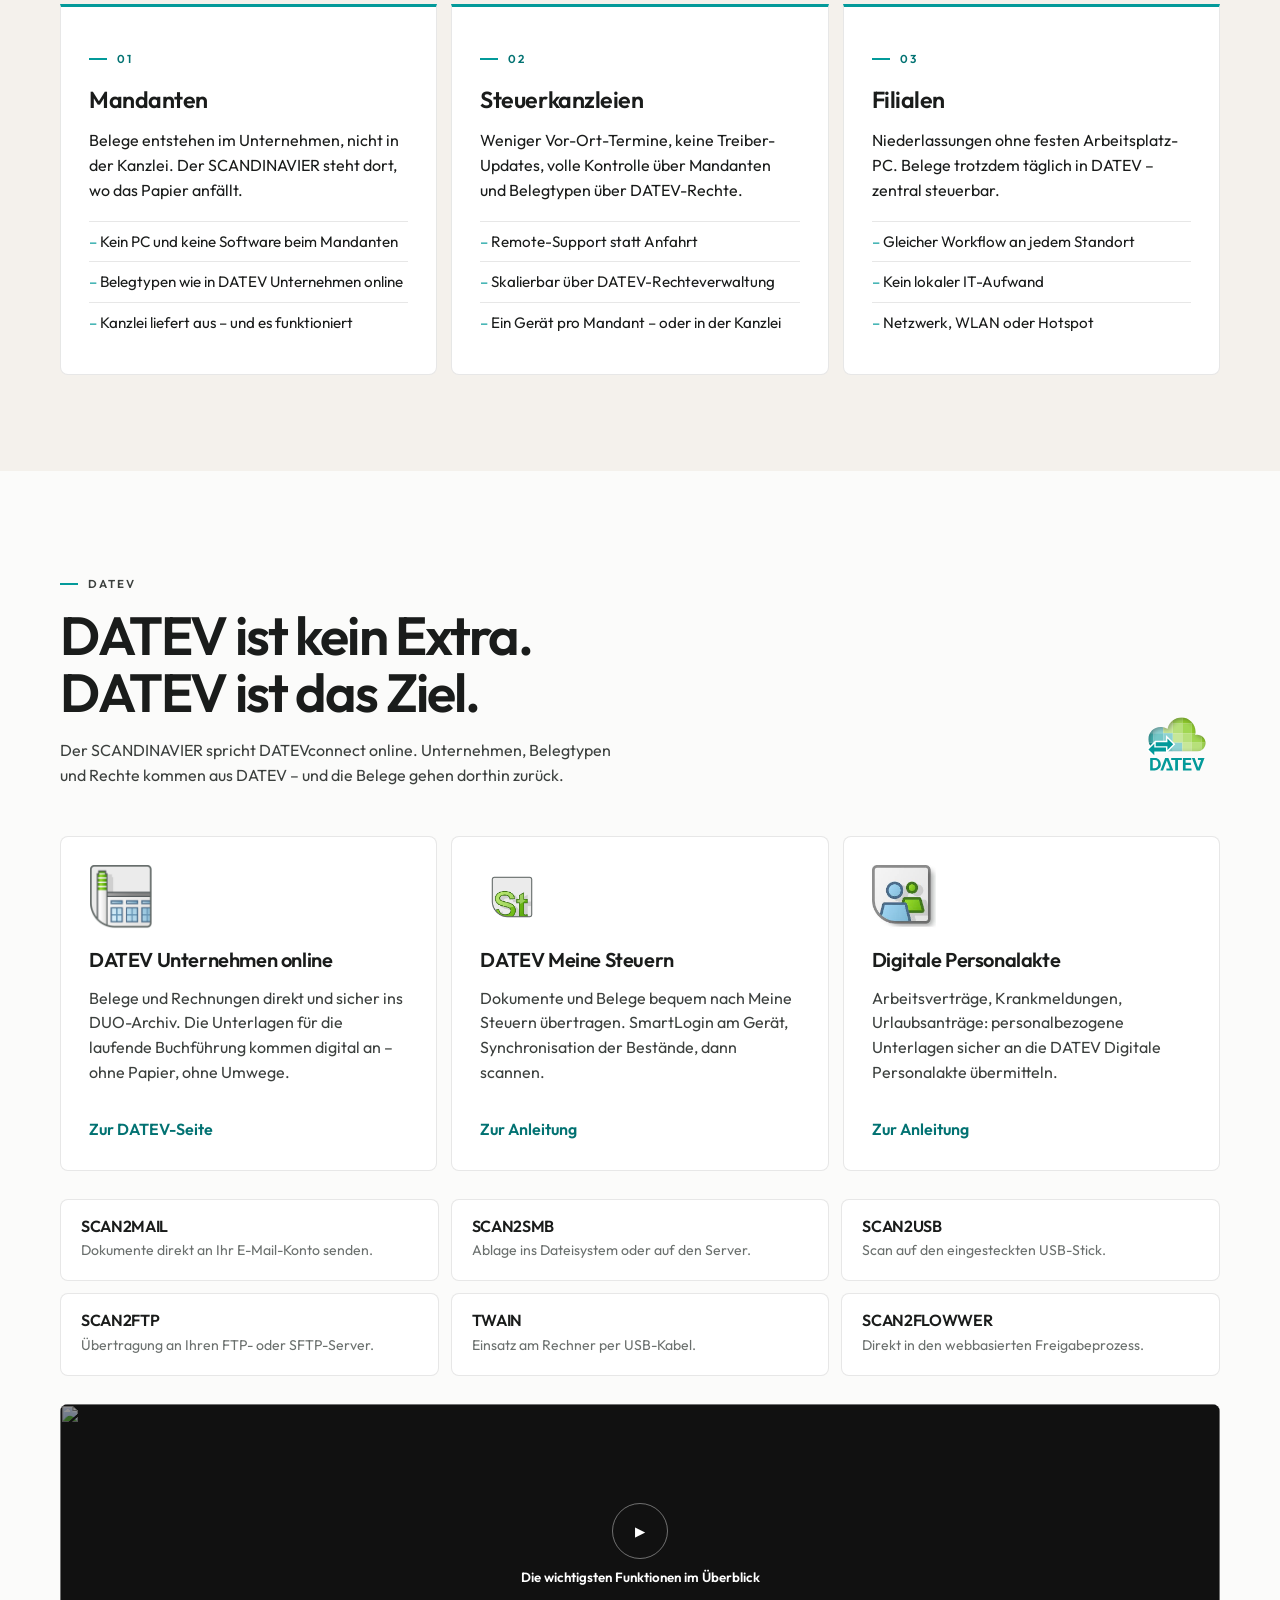
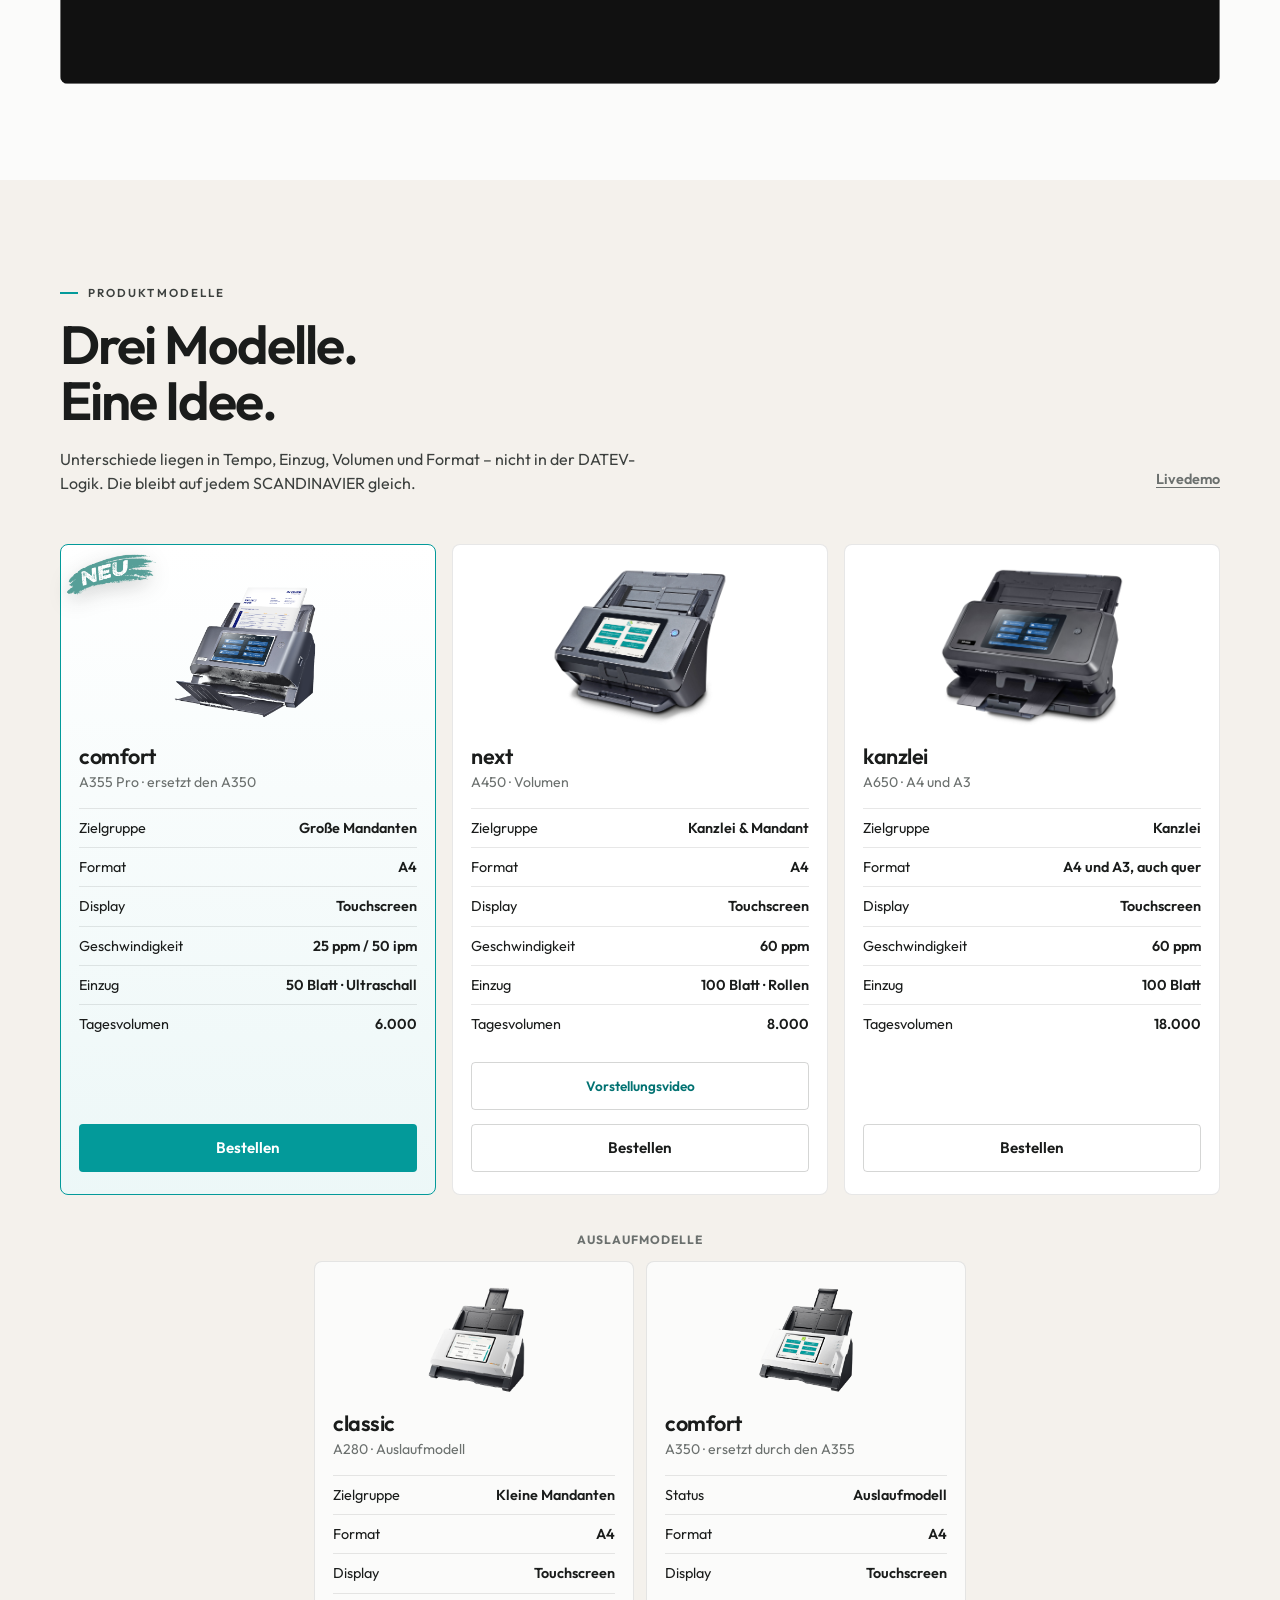
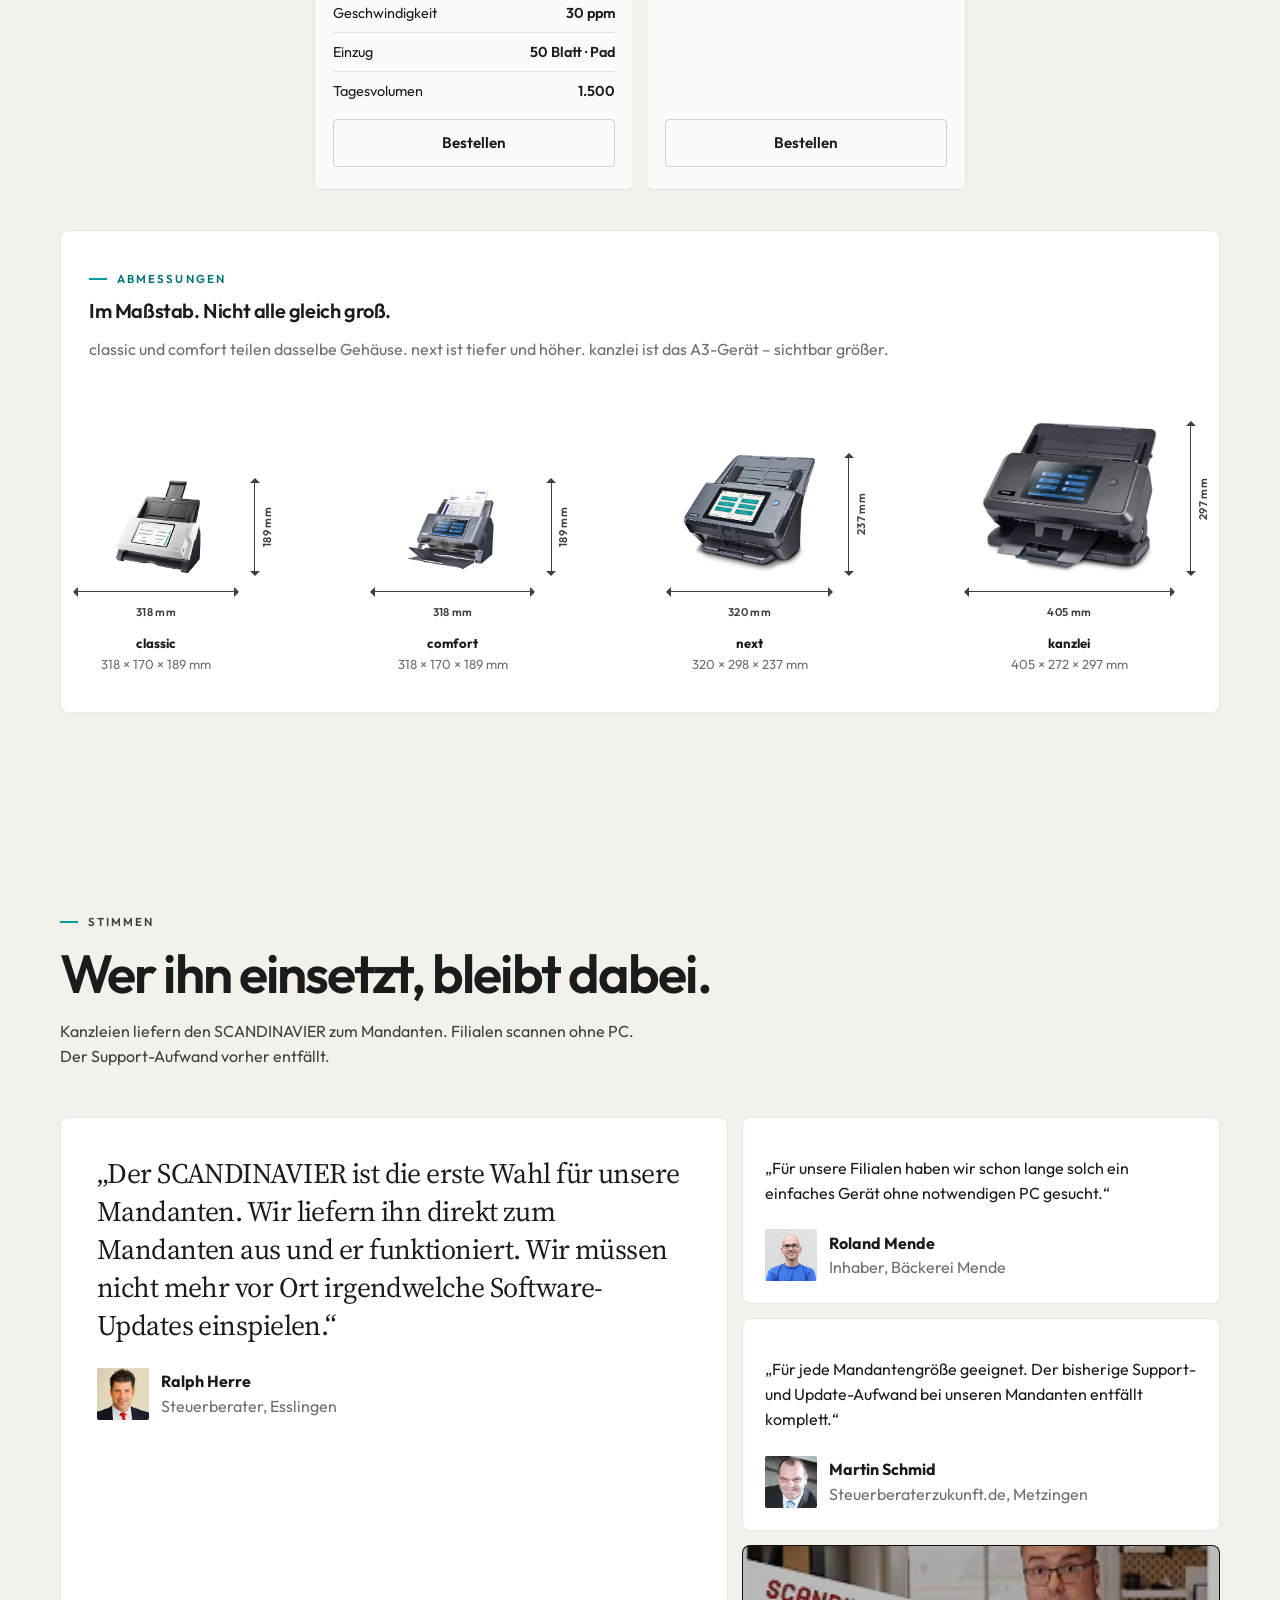
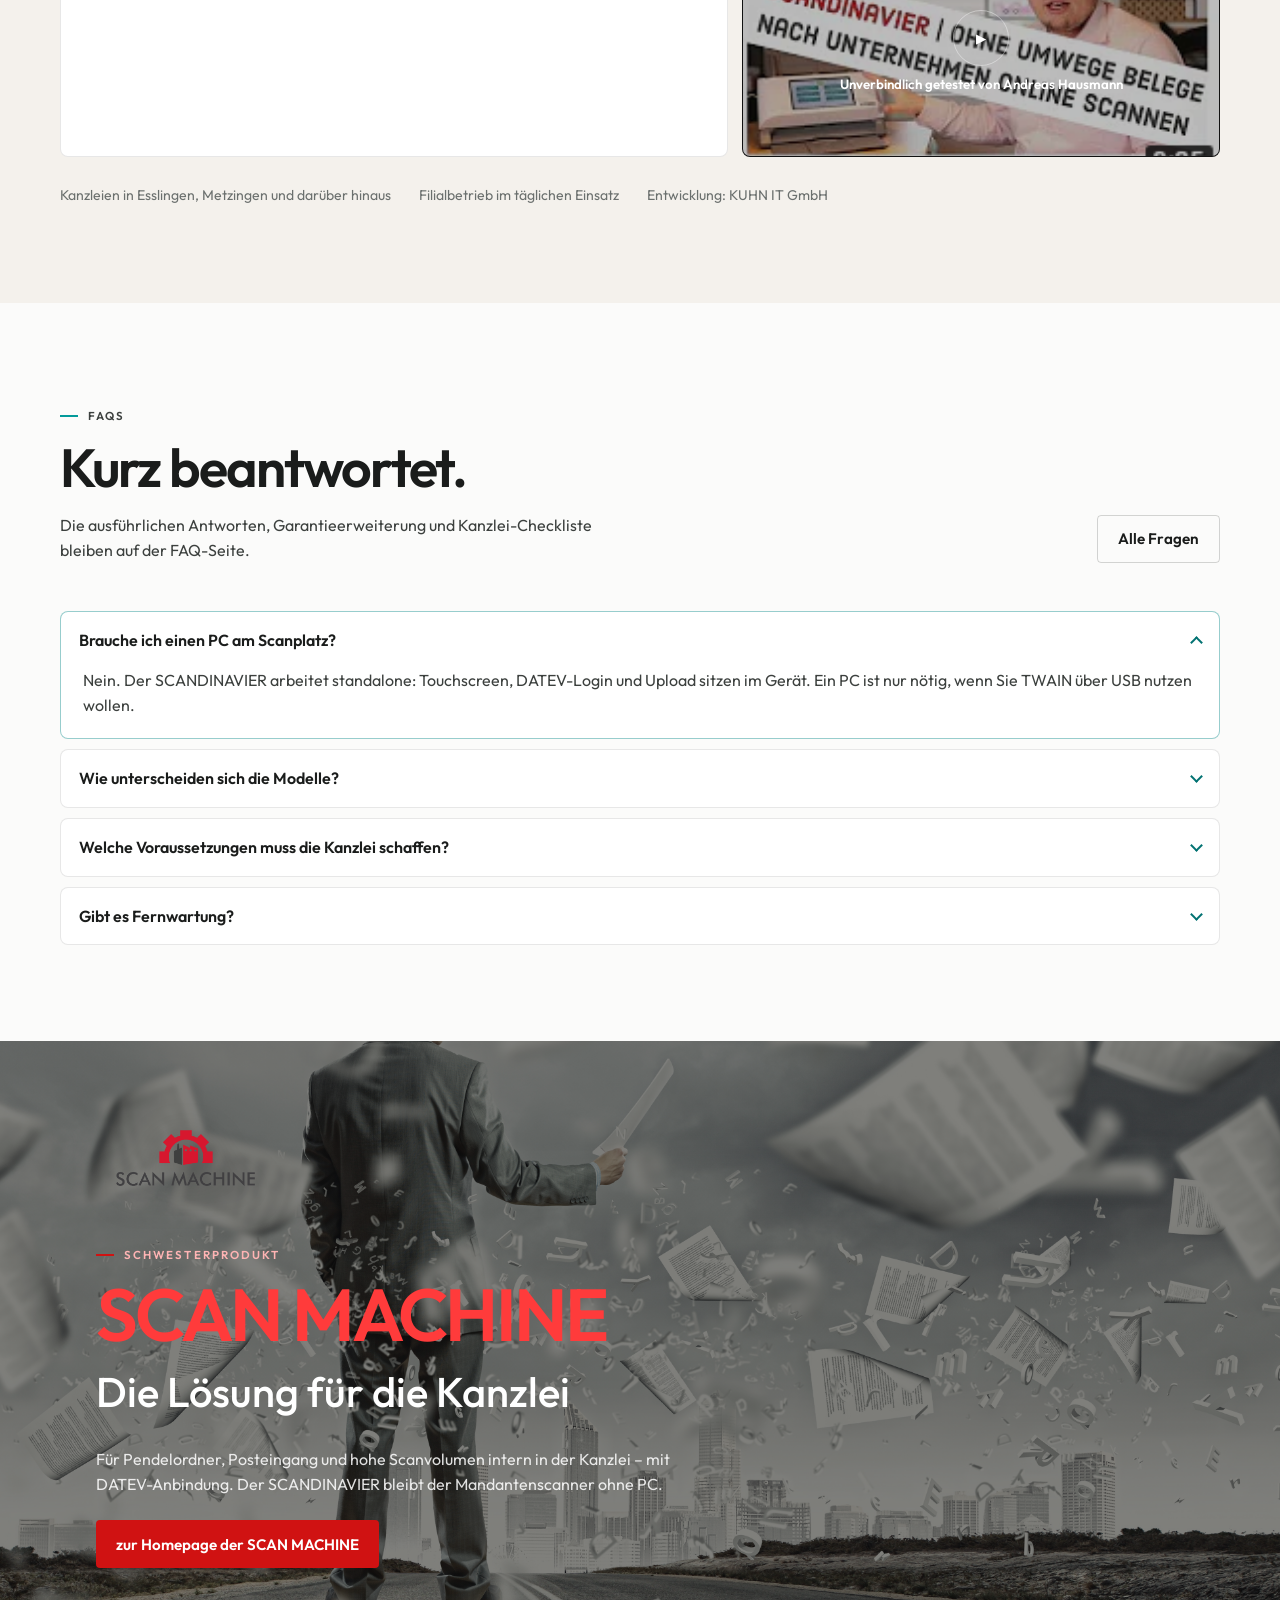
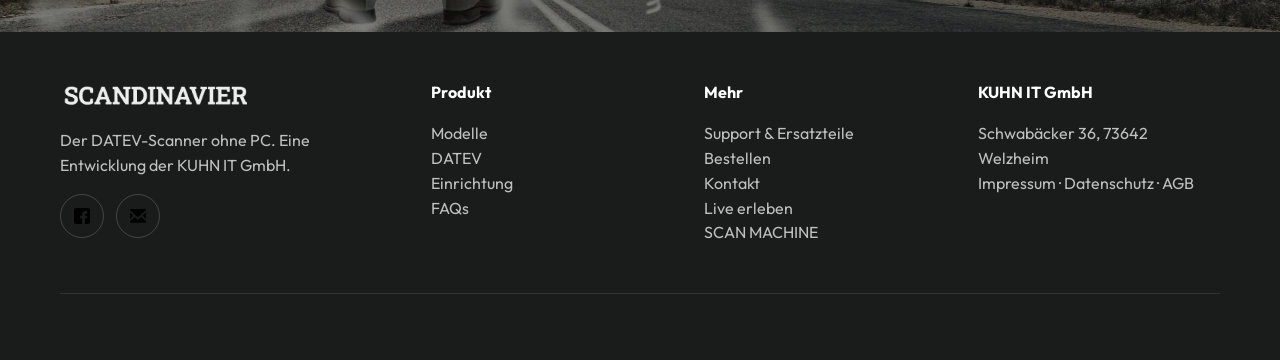
==== commit d7382b4e: "Improve hero slider touch controls and arrow alignment. Overlay larger chevron buttons on the track," ====
--- a/index.html
+++ b/index.html
@@ -43,8 +43,10 @@
         <div class="hero-visual">
           <div class="hero-slider" data-hero-slider>
             <div class="hero-slider__stage">
-              <button class="hero-slider__arrow" type="button" data-hero-prev aria-label="Vorheriges Modell">‹</button>
-              <div class="hero-slider__track">
+              <div class="hero-slider__track" data-hero-swipe>
+                <button class="hero-slider__arrow" type="button" data-hero-prev aria-label="Vorheriges Modell">
+                  <svg width="22" height="22" viewBox="0 0 24 24" aria-hidden="true"><path d="M14.5 5.5 8 12l6.5 6.5" fill="none" stroke="currentColor" stroke-width="2.25" stroke-linecap="round" stroke-linejoin="round"/></svg>
+                </button>
                 <figure class="hero-slide is-active" style="--hero-scale: 0.64">
                   <img src="media/a355/a355-hero.png" alt="SCANDINAVIER comfort, A355 Pro">
                   <figcaption>comfort · A355</figcaption>
@@ -57,8 +59,10 @@
                   <img src="media/homepage/products/scandinavier-a650.png" alt="SCANDINAVIER kanzlei, A650">
                   <figcaption>kanzlei · A650</figcaption>
                 </figure>
-              </div>
-              <button class="hero-slider__arrow" type="button" data-hero-next aria-label="Nächstes Modell">›</button>
+                <button class="hero-slider__arrow" type="button" data-hero-next aria-label="Nächstes Modell">
+                  <svg width="22" height="22" viewBox="0 0 24 24" aria-hidden="true"><path d="M9.5 5.5 16 12l-6.5 6.5" fill="none" stroke="currentColor" stroke-width="2.25" stroke-linecap="round" stroke-linejoin="round"/></svg>
+                </button>
+              </div>
             </div>
             <div class="hero-slider__dots" role="tablist" aria-label="Modelle">
               <button type="button" role="tab" aria-selected="true" data-hero-dot="0" aria-label="comfort A355"></button>
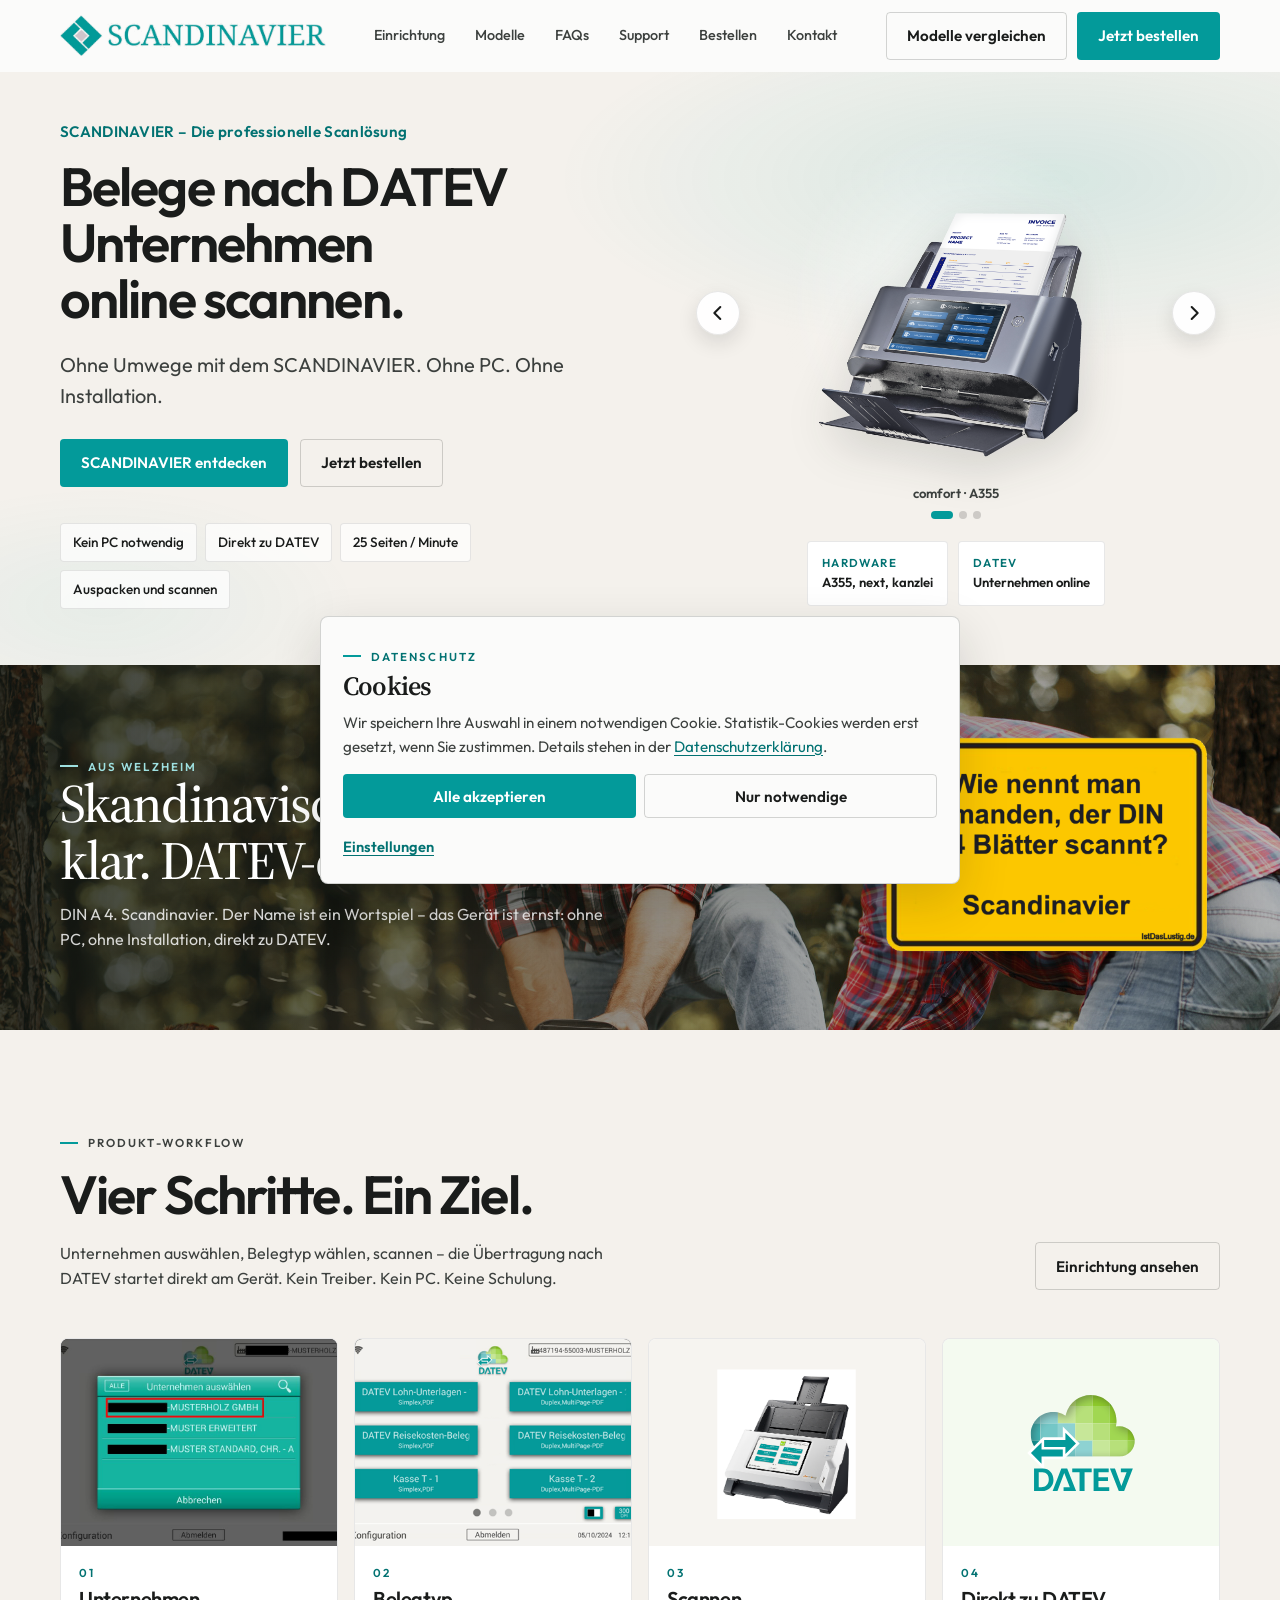
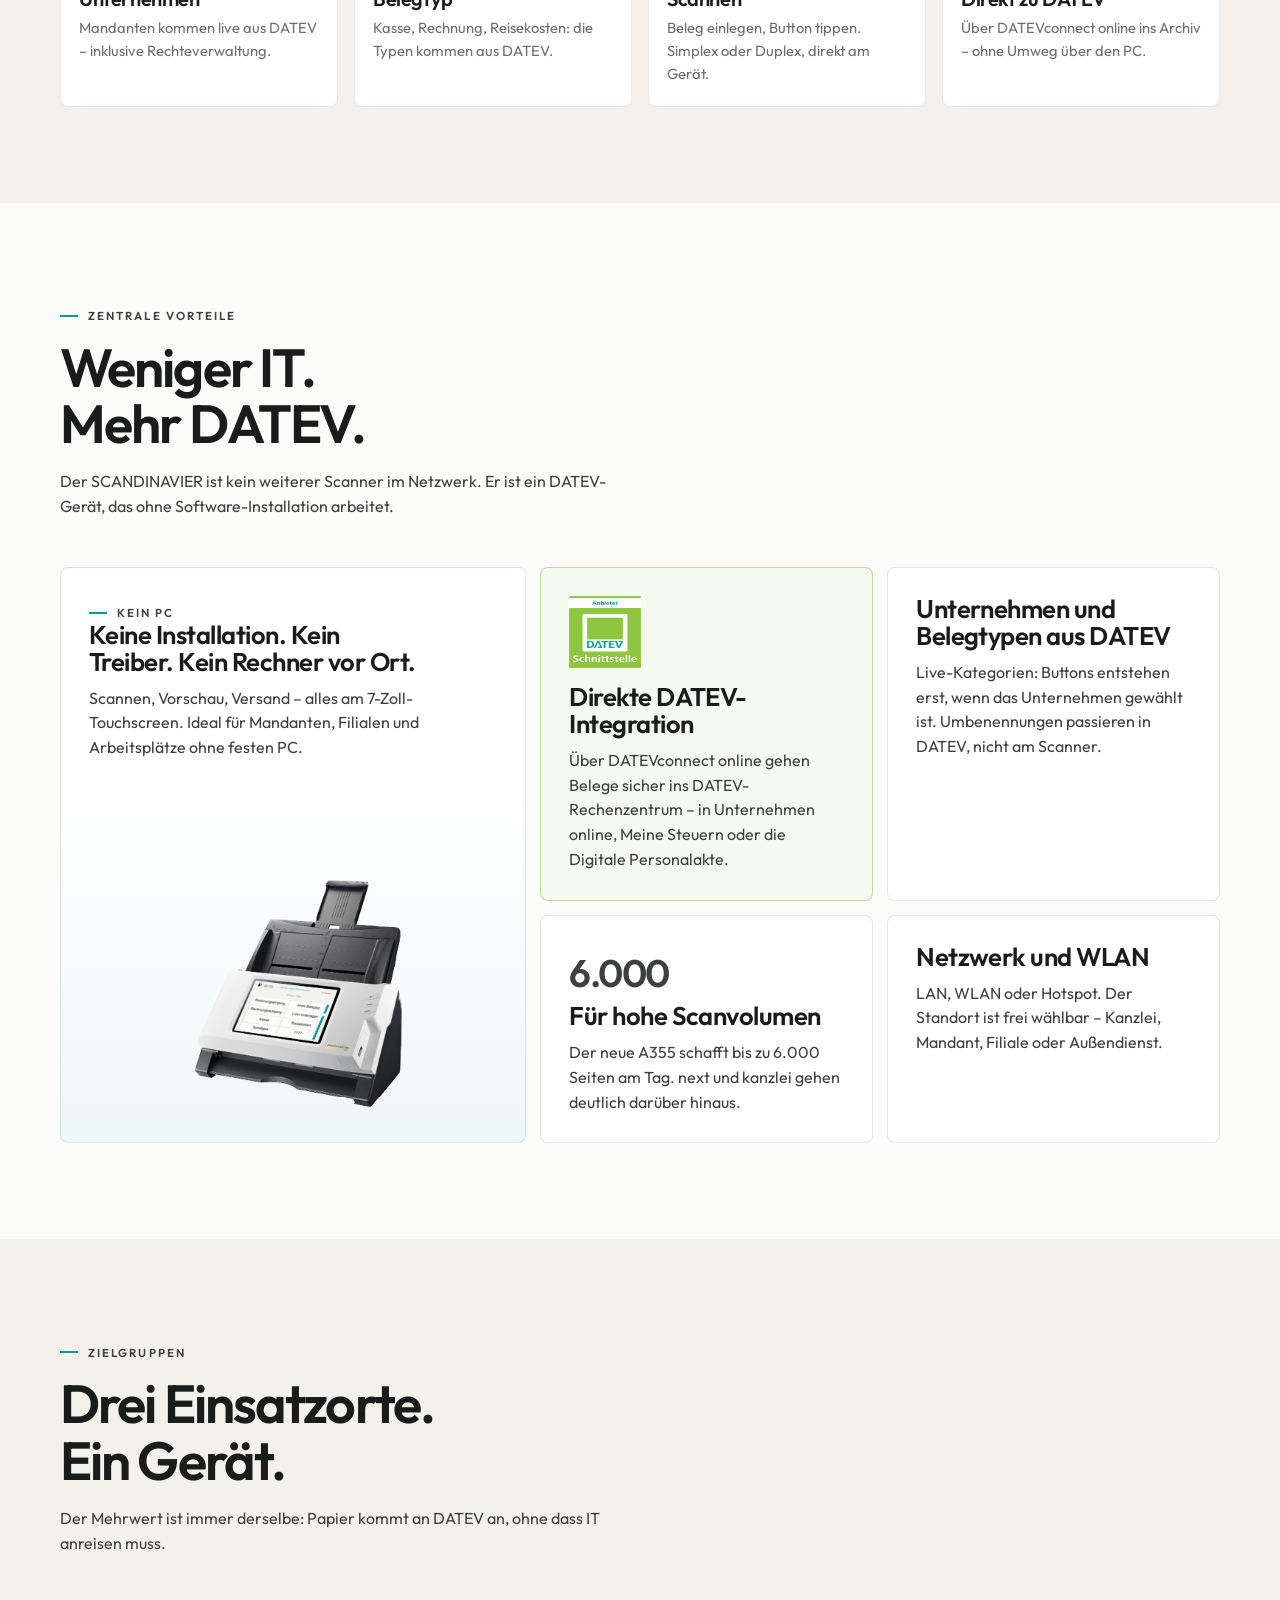
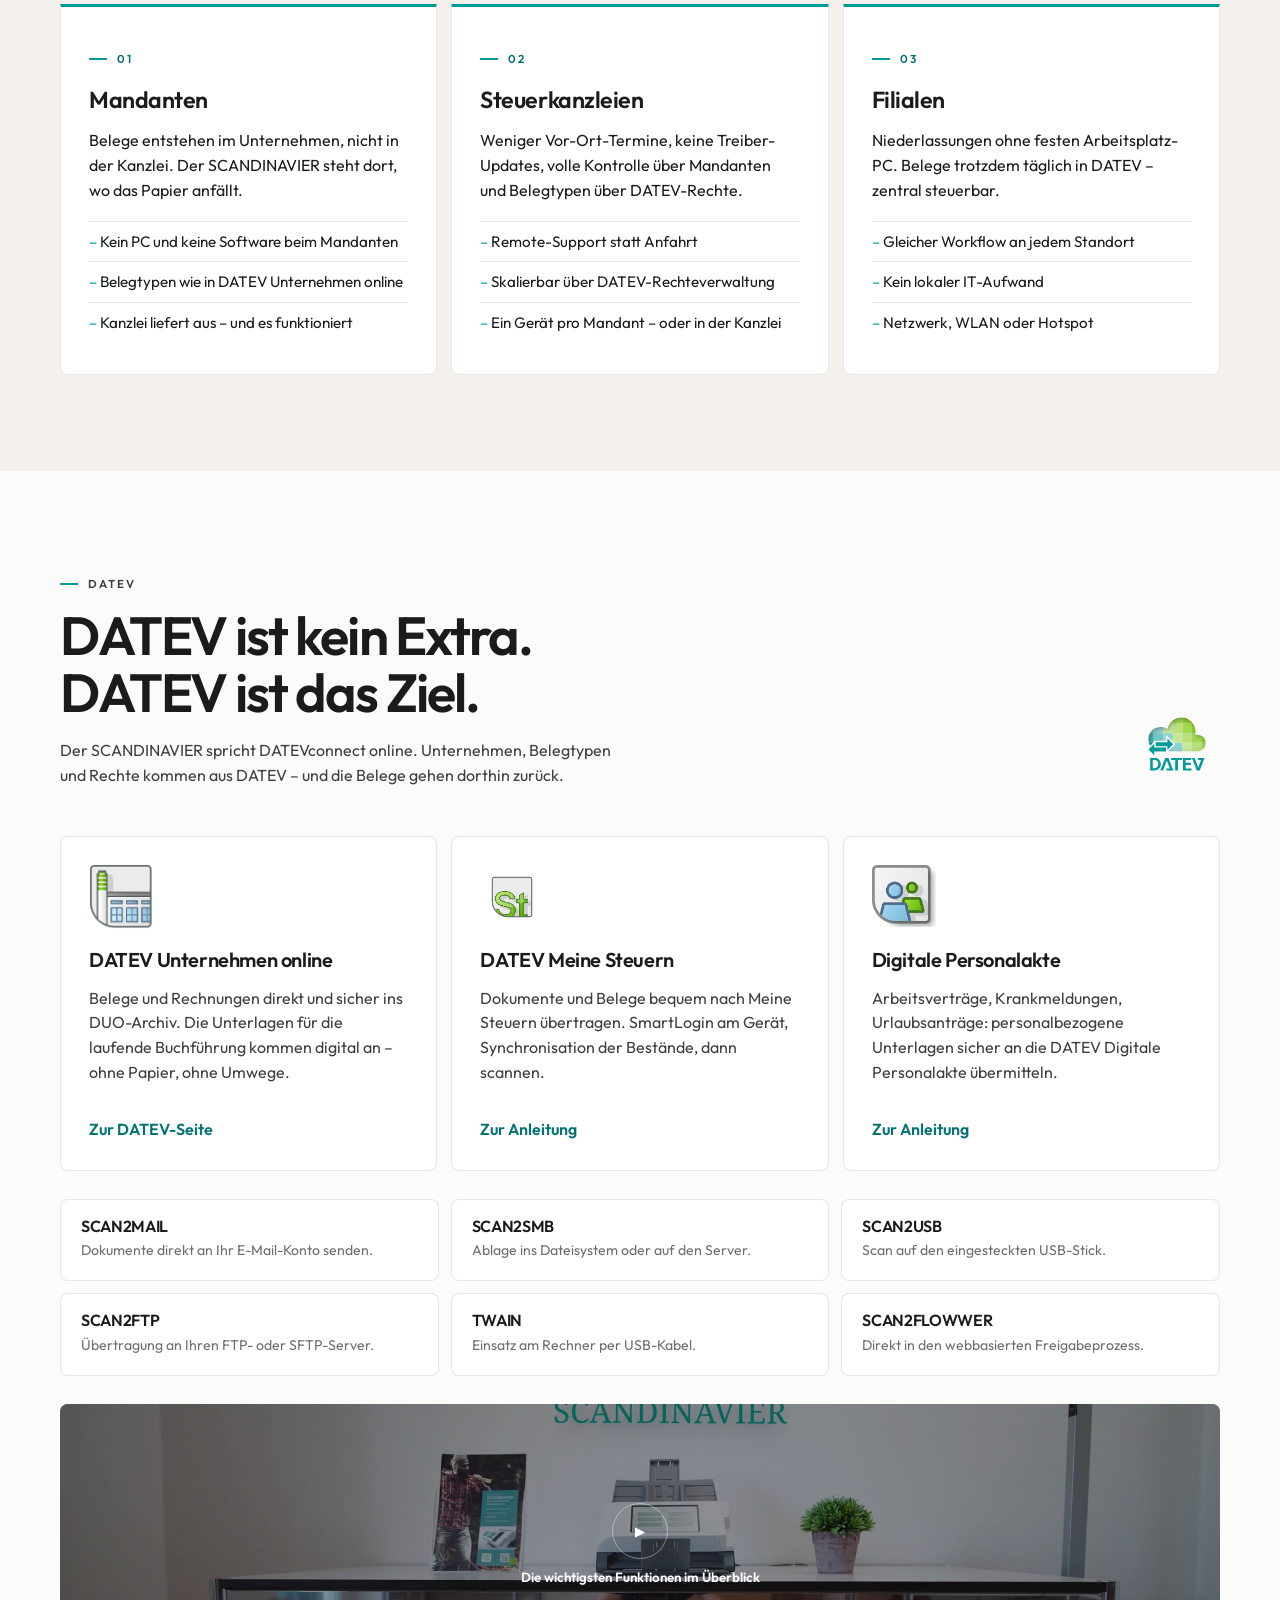
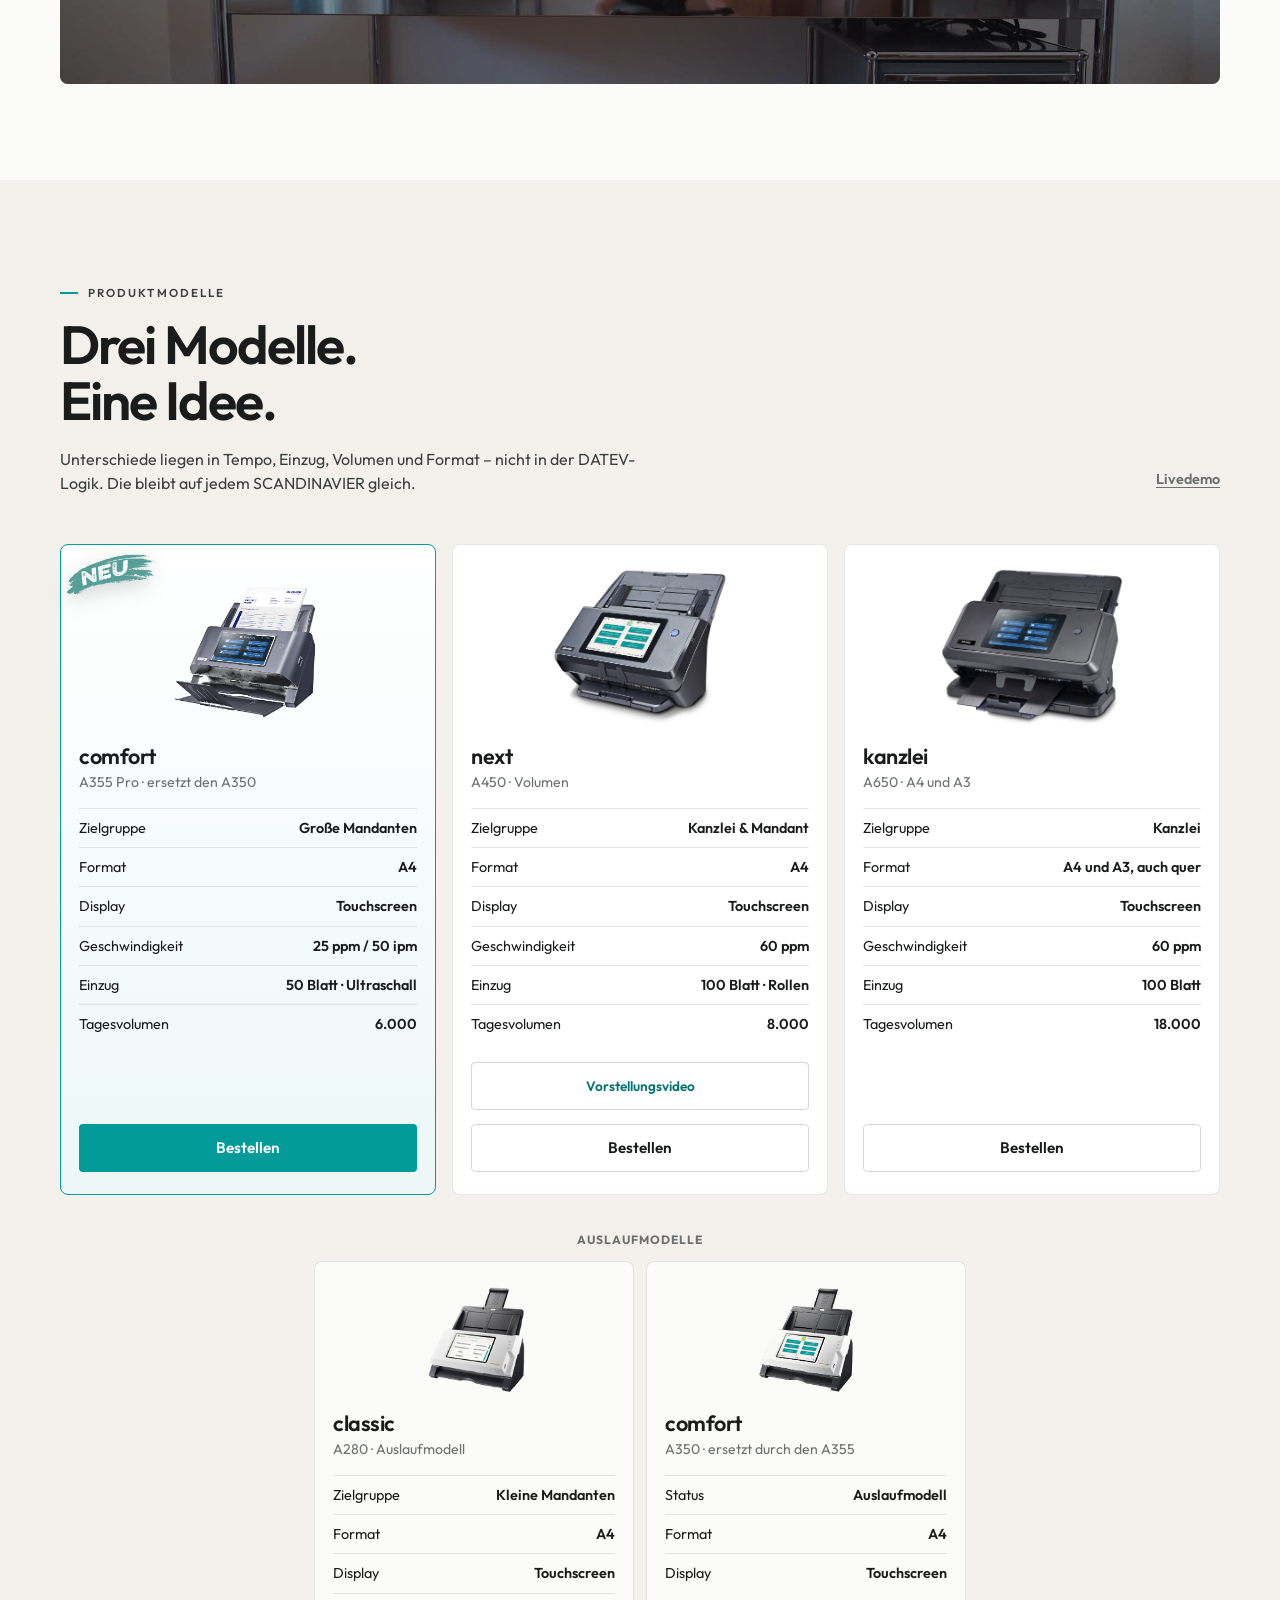
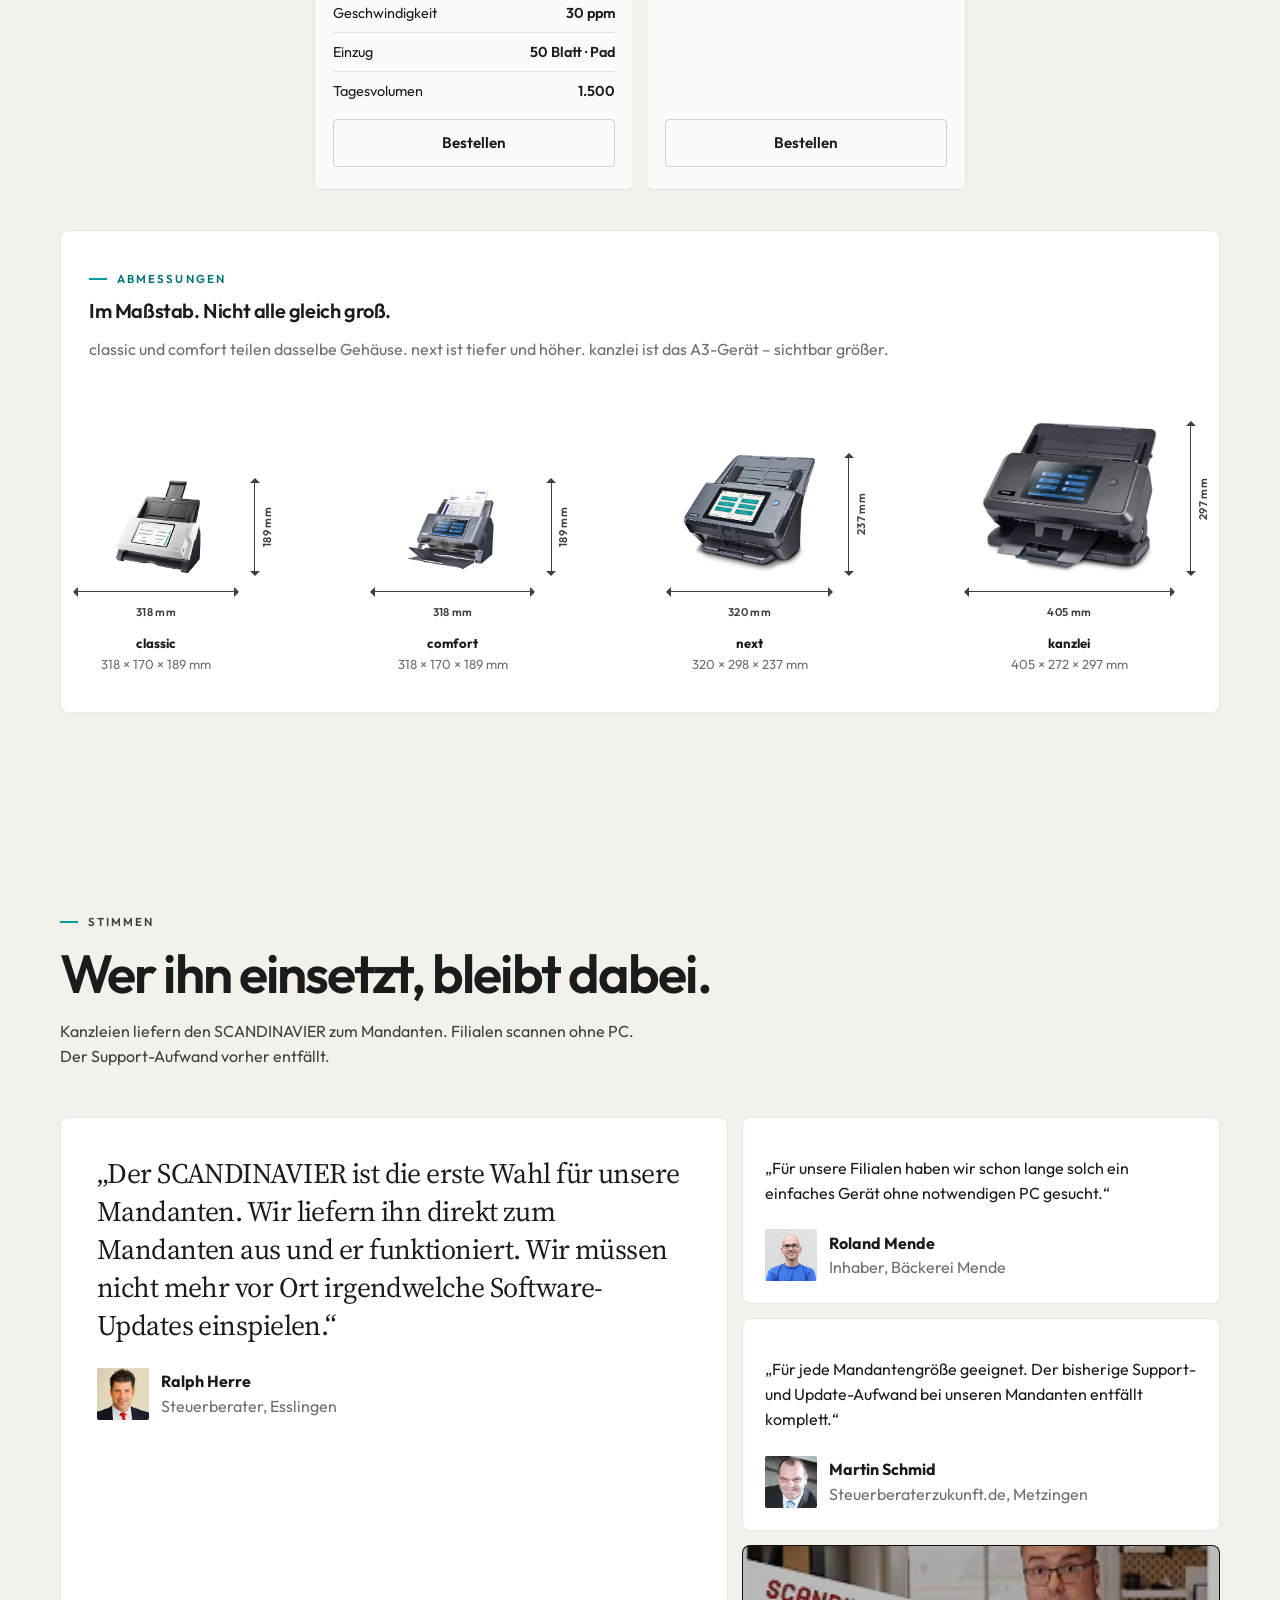
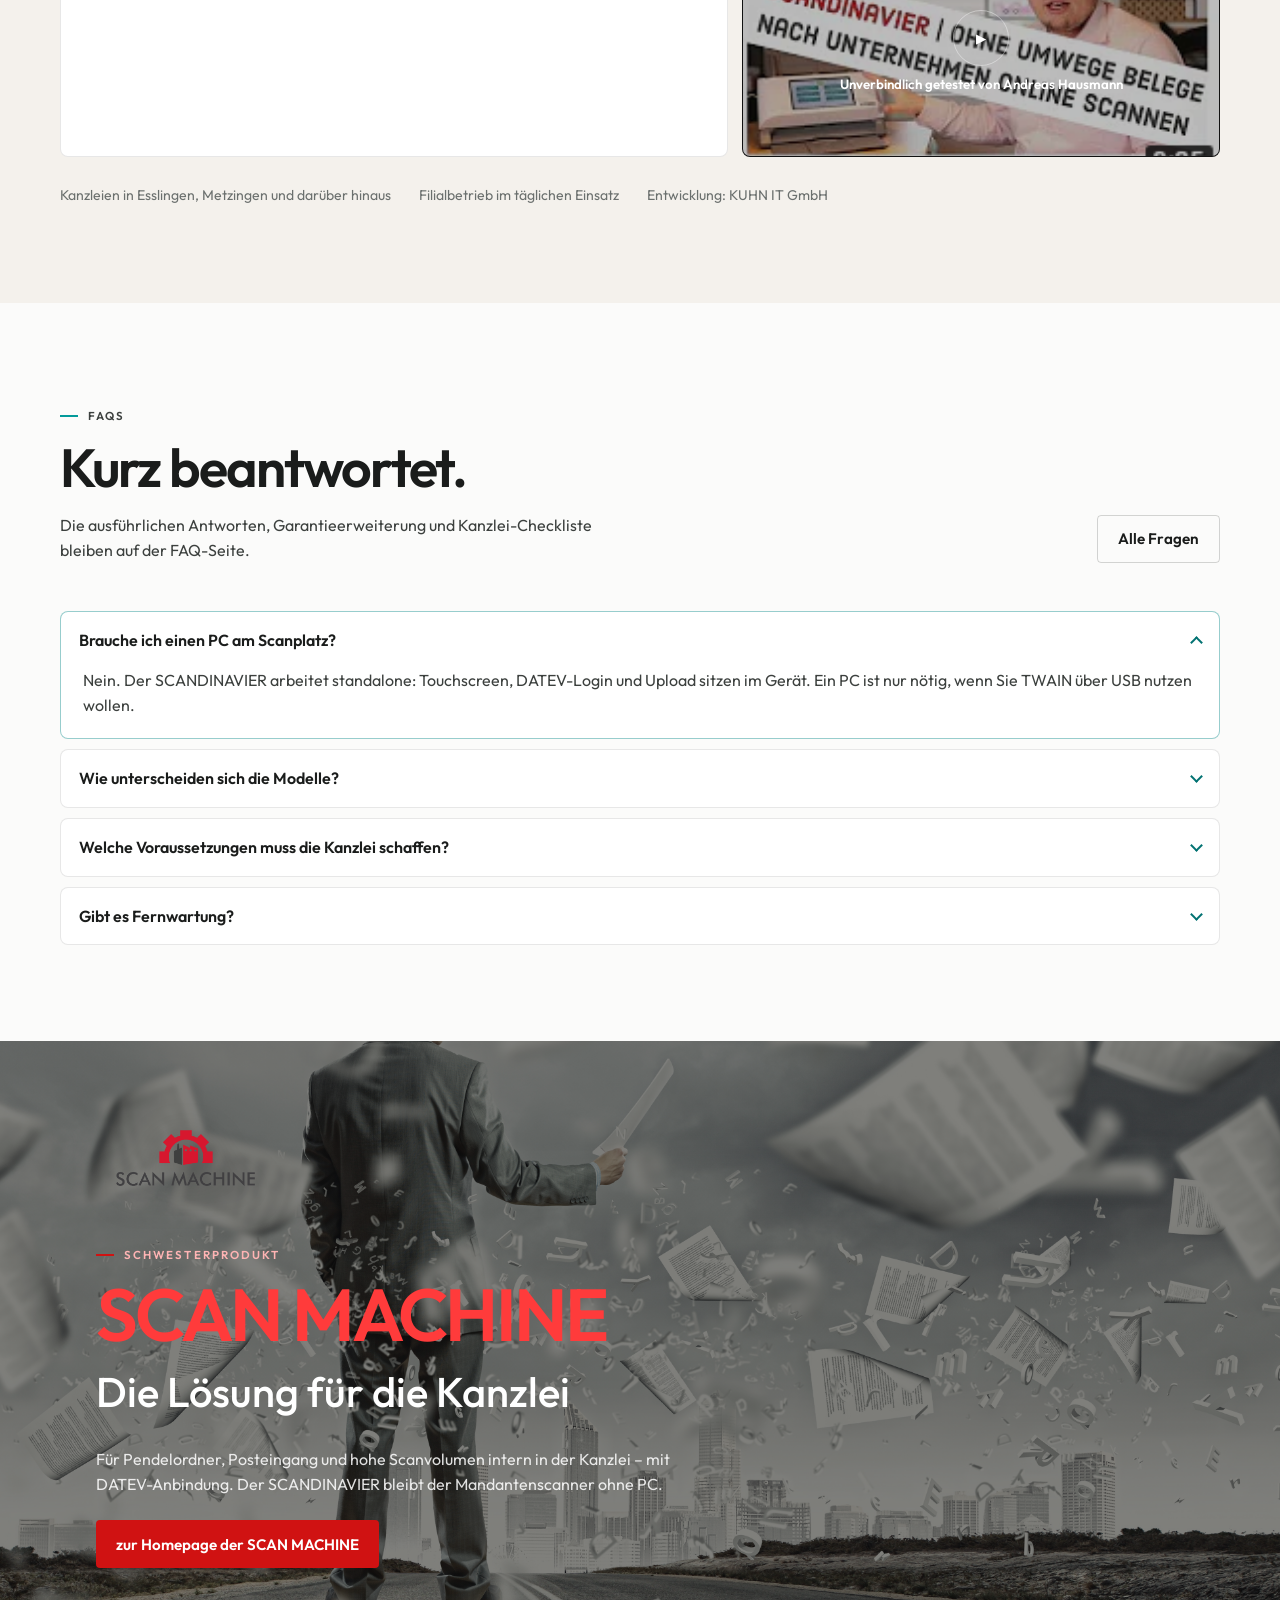
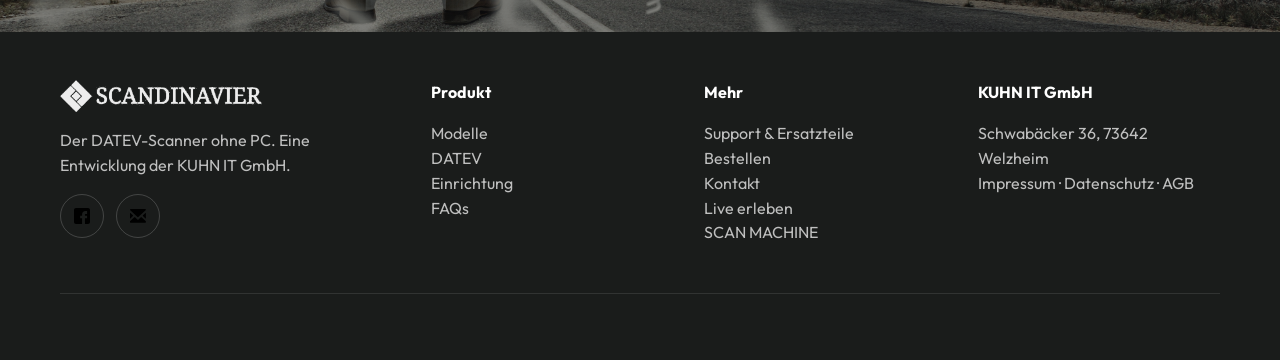
==== commit 60a66189: "Publish the support guides on this site and show the hero scanners at one size. Anleitungen now open" ====
--- a/index.html
+++ b/index.html
@@ -47,15 +47,15 @@
                 <button class="hero-slider__arrow" type="button" data-hero-prev aria-label="Vorheriges Modell">
                   <svg width="22" height="22" viewBox="0 0 24 24" aria-hidden="true"><path d="M14.5 5.5 8 12l6.5 6.5" fill="none" stroke="currentColor" stroke-width="2.25" stroke-linecap="round" stroke-linejoin="round"/></svg>
                 </button>
-                <figure class="hero-slide is-active" style="--hero-scale: 0.64">
+                <figure class="hero-slide is-active">
                   <img src="media/a355/a355-hero.png" alt="SCANDINAVIER comfort, A355 Pro">
                   <figcaption>comfort · A355</figcaption>
                 </figure>
-                <figure class="hero-slide" style="--hero-scale: 0.8" hidden>
+                <figure class="hero-slide" hidden>
                   <img src="media/homepage/products/scandinavier-a450.png" alt="SCANDINAVIER next, A450">
                   <figcaption>next · A450</figcaption>
                 </figure>
-                <figure class="hero-slide" style="--hero-scale: 1" hidden>
+                <figure class="hero-slide" hidden>
                   <img src="media/homepage/products/scandinavier-a650.png" alt="SCANDINAVIER kanzlei, A650">
                   <figcaption>kanzlei · A650</figcaption>
                 </figure>
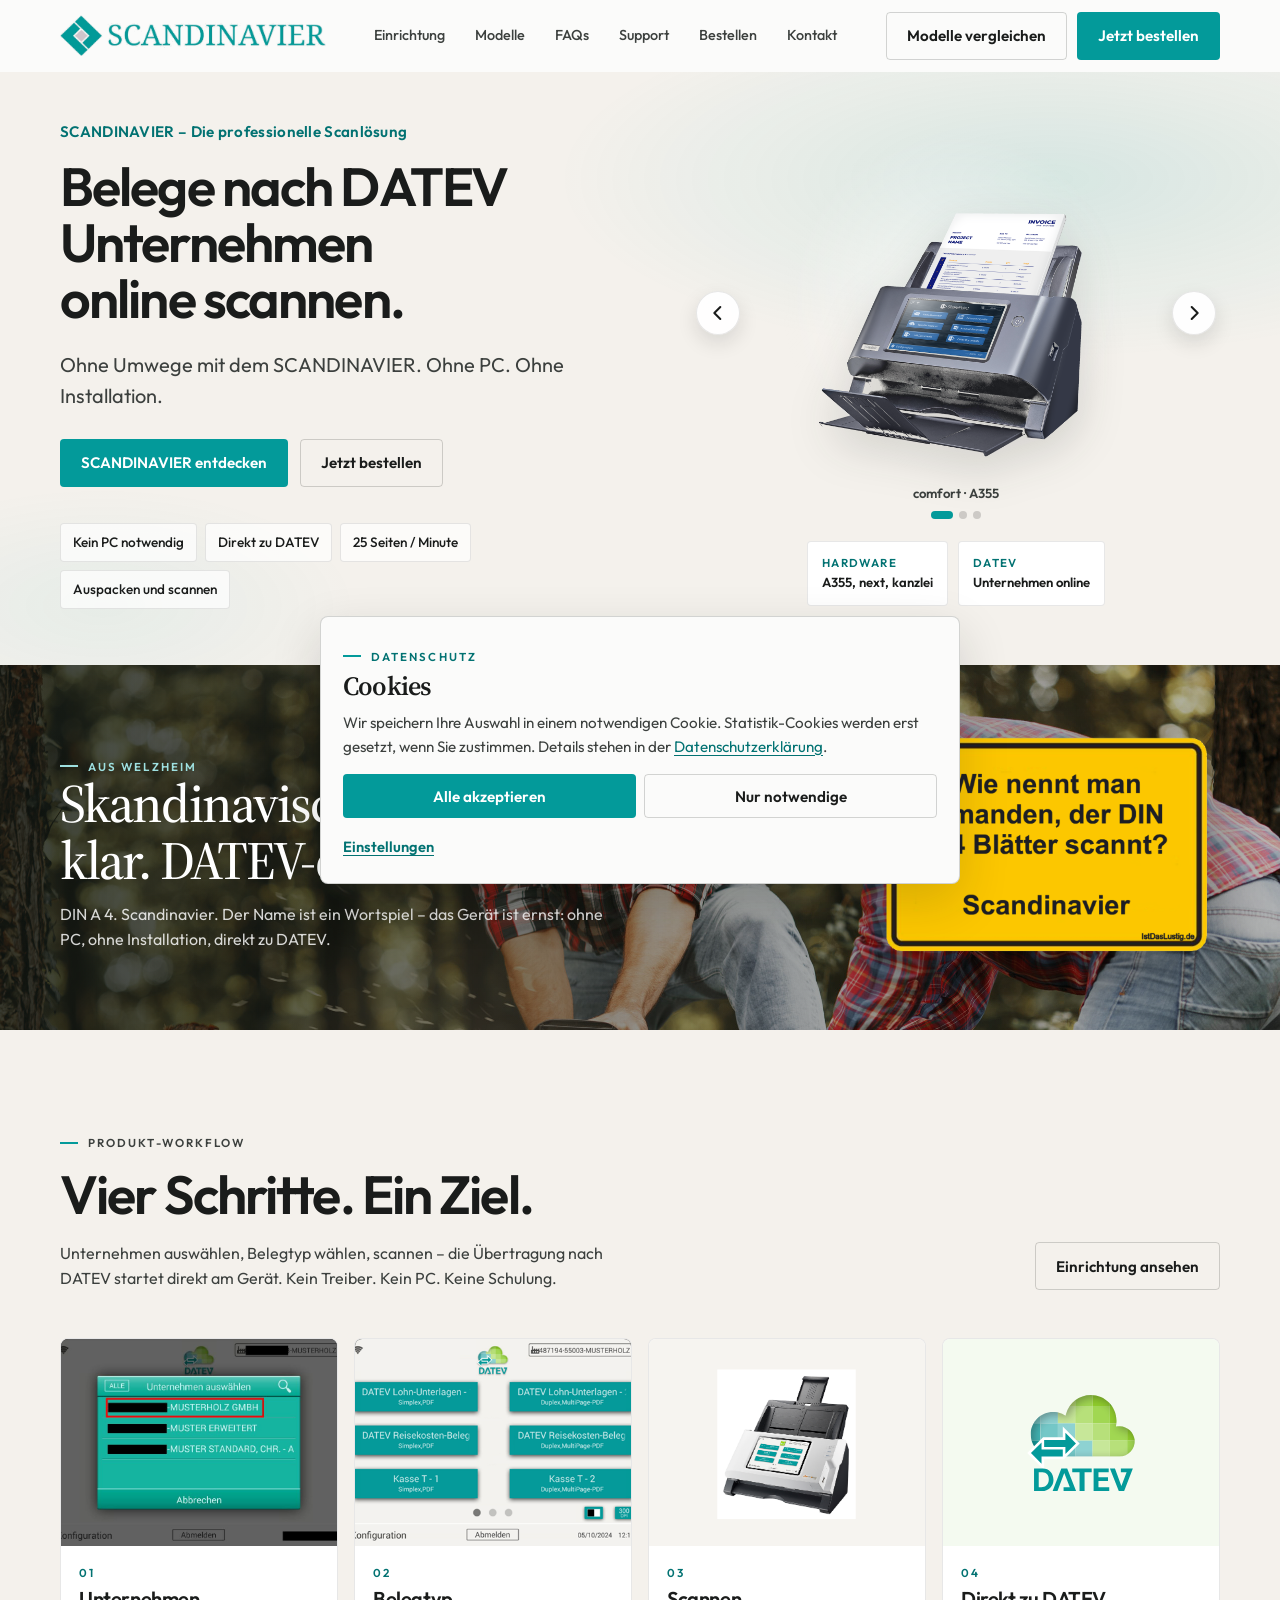
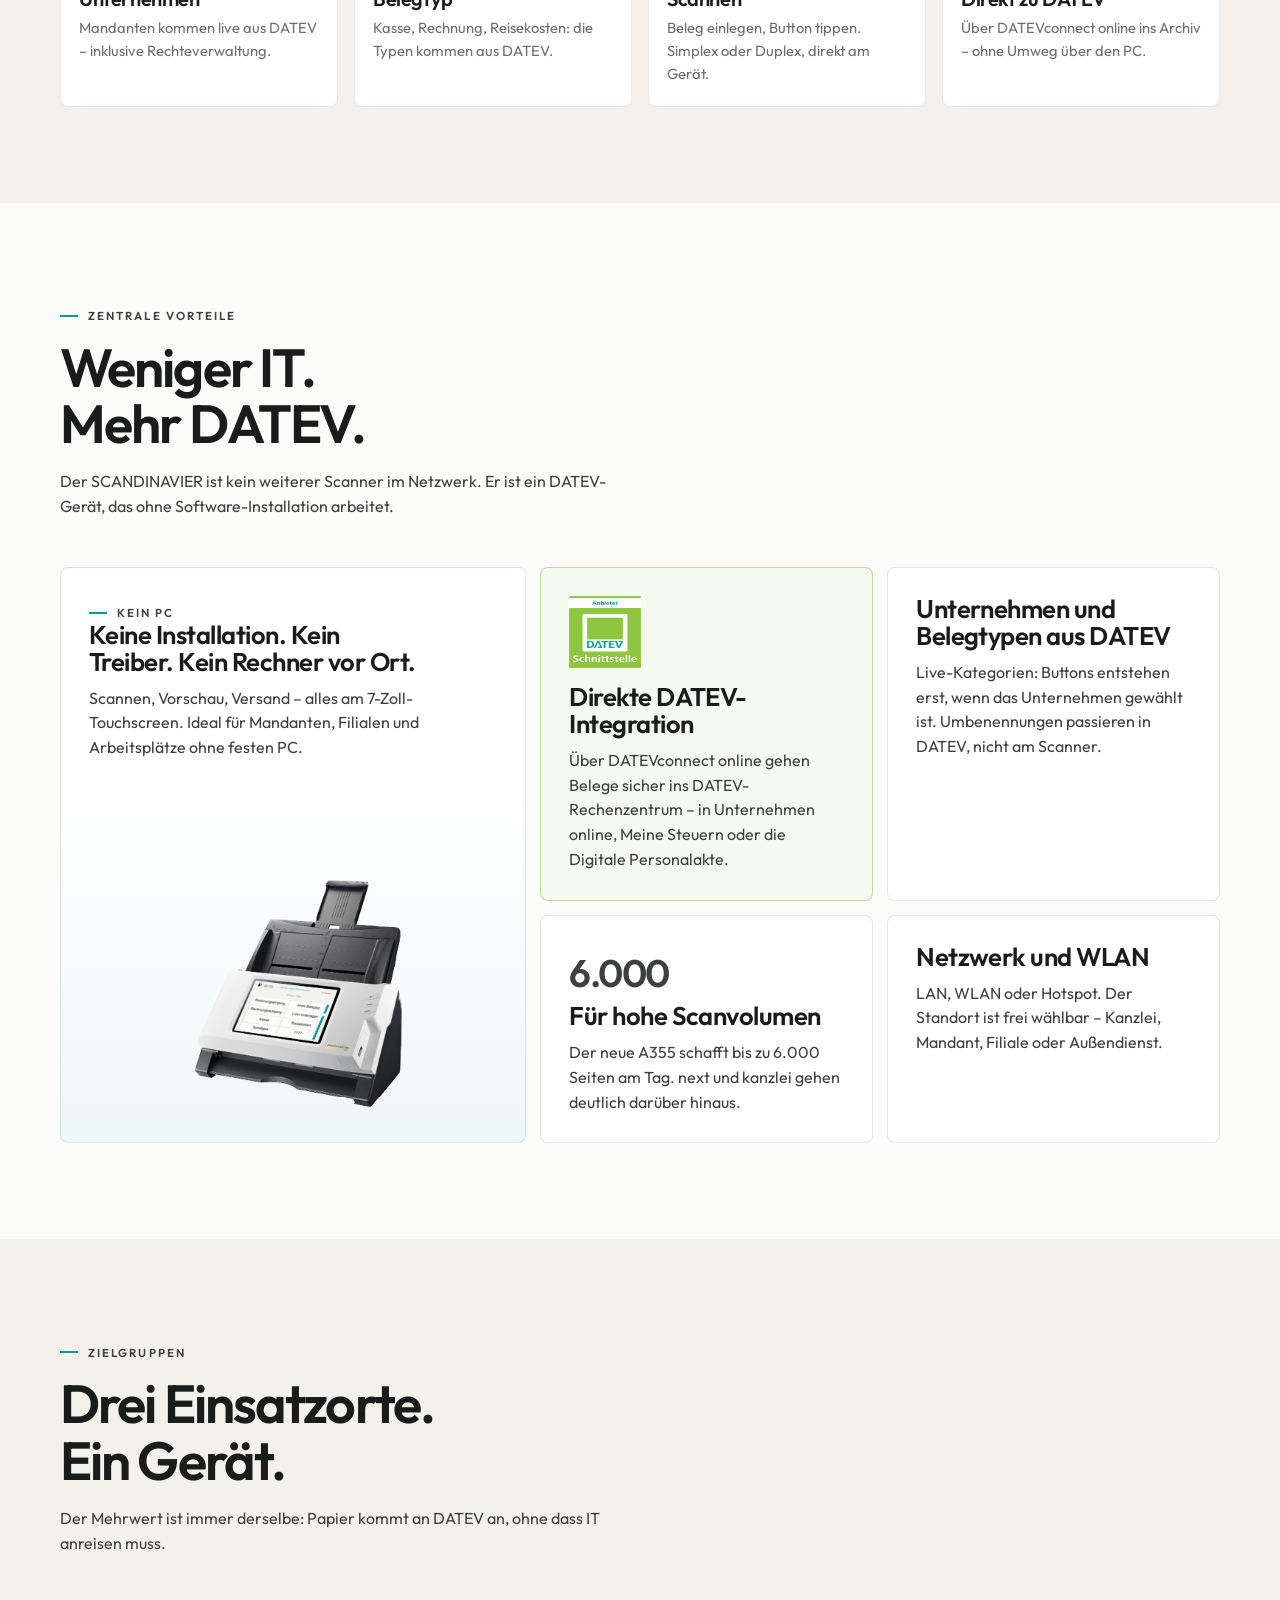
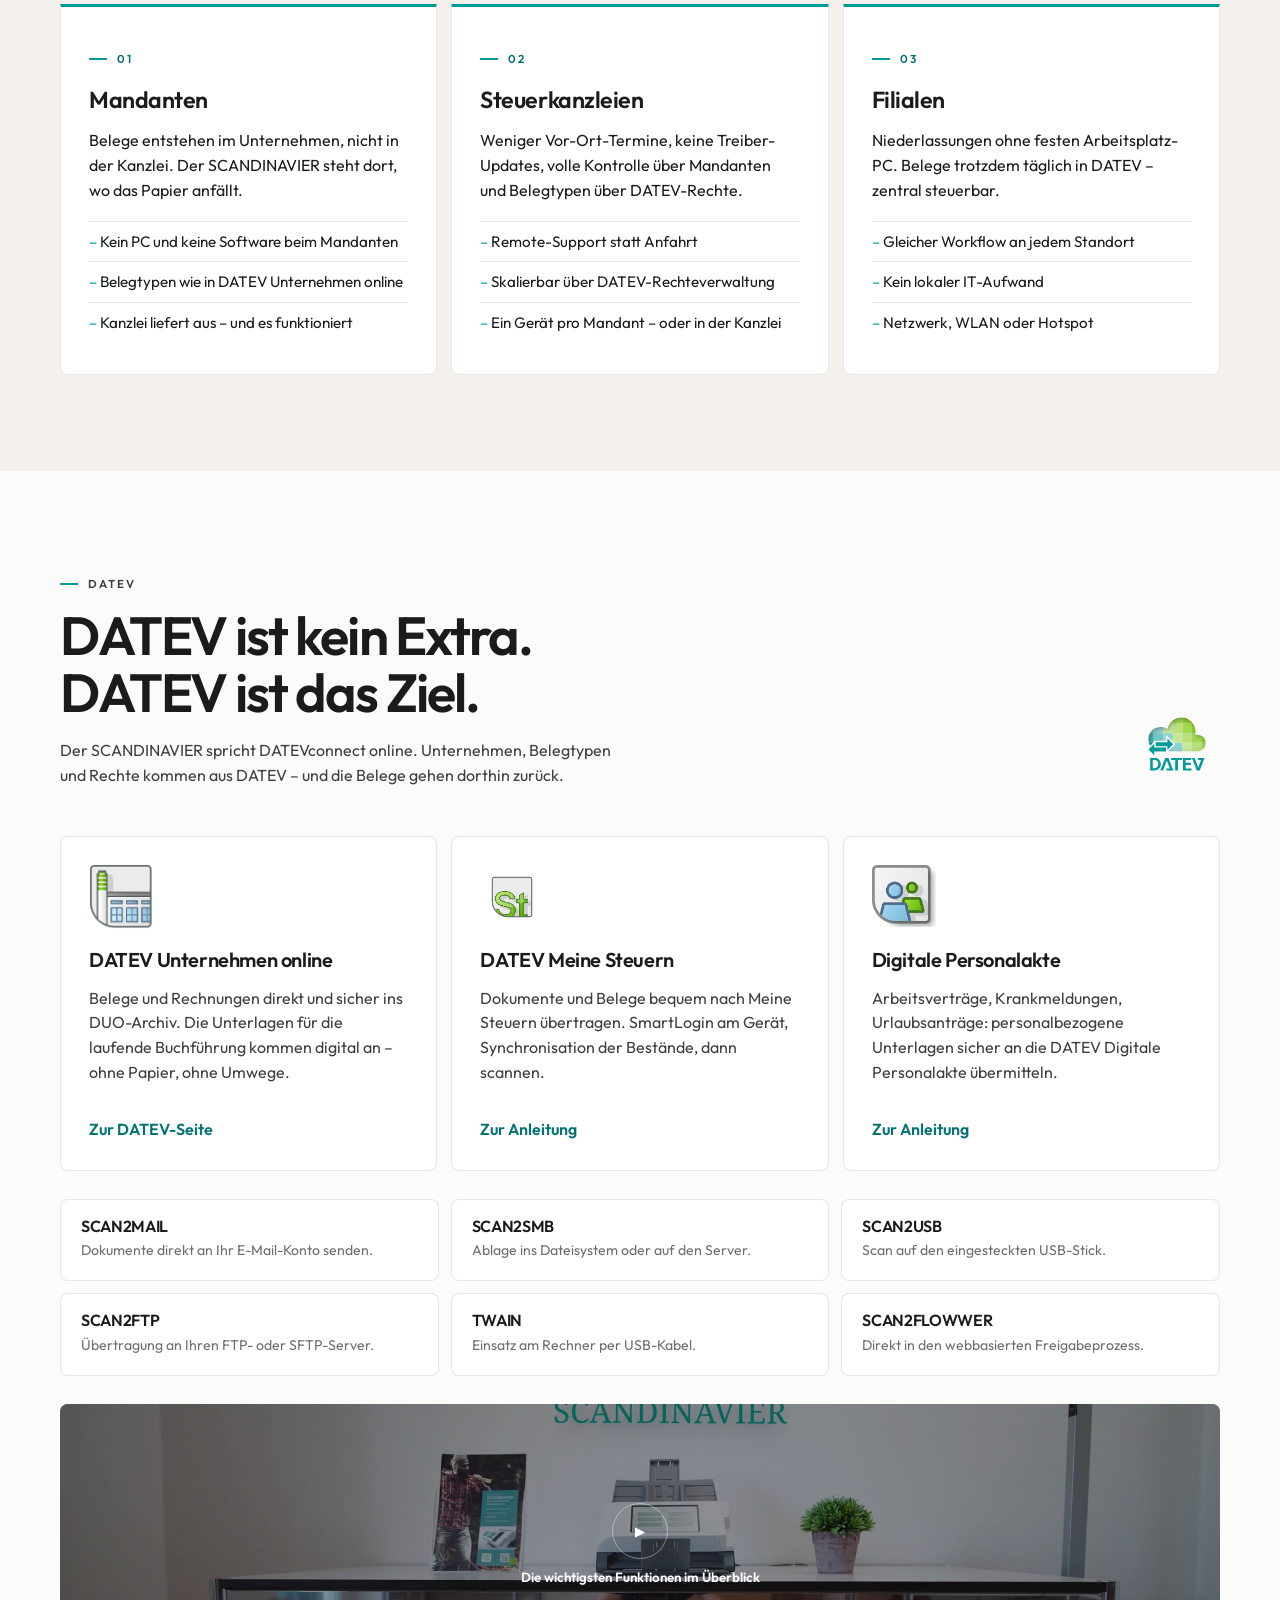
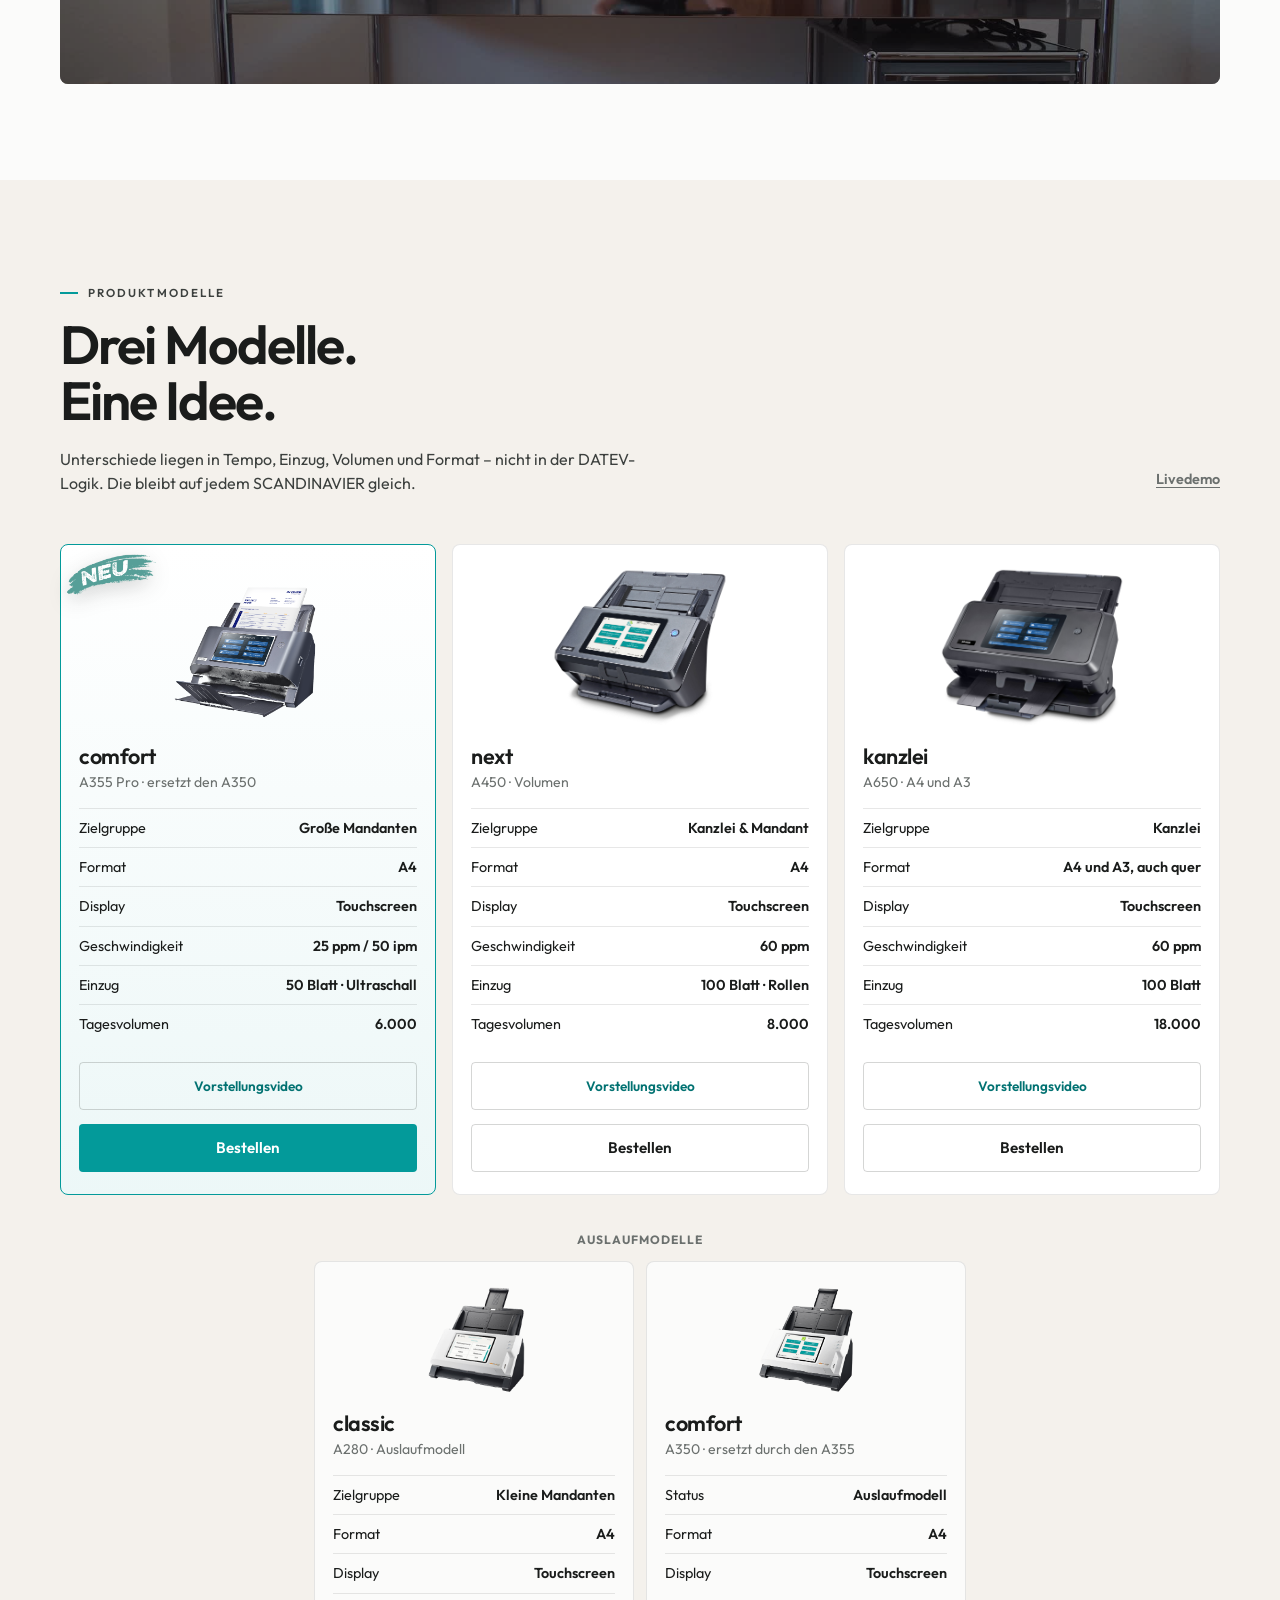
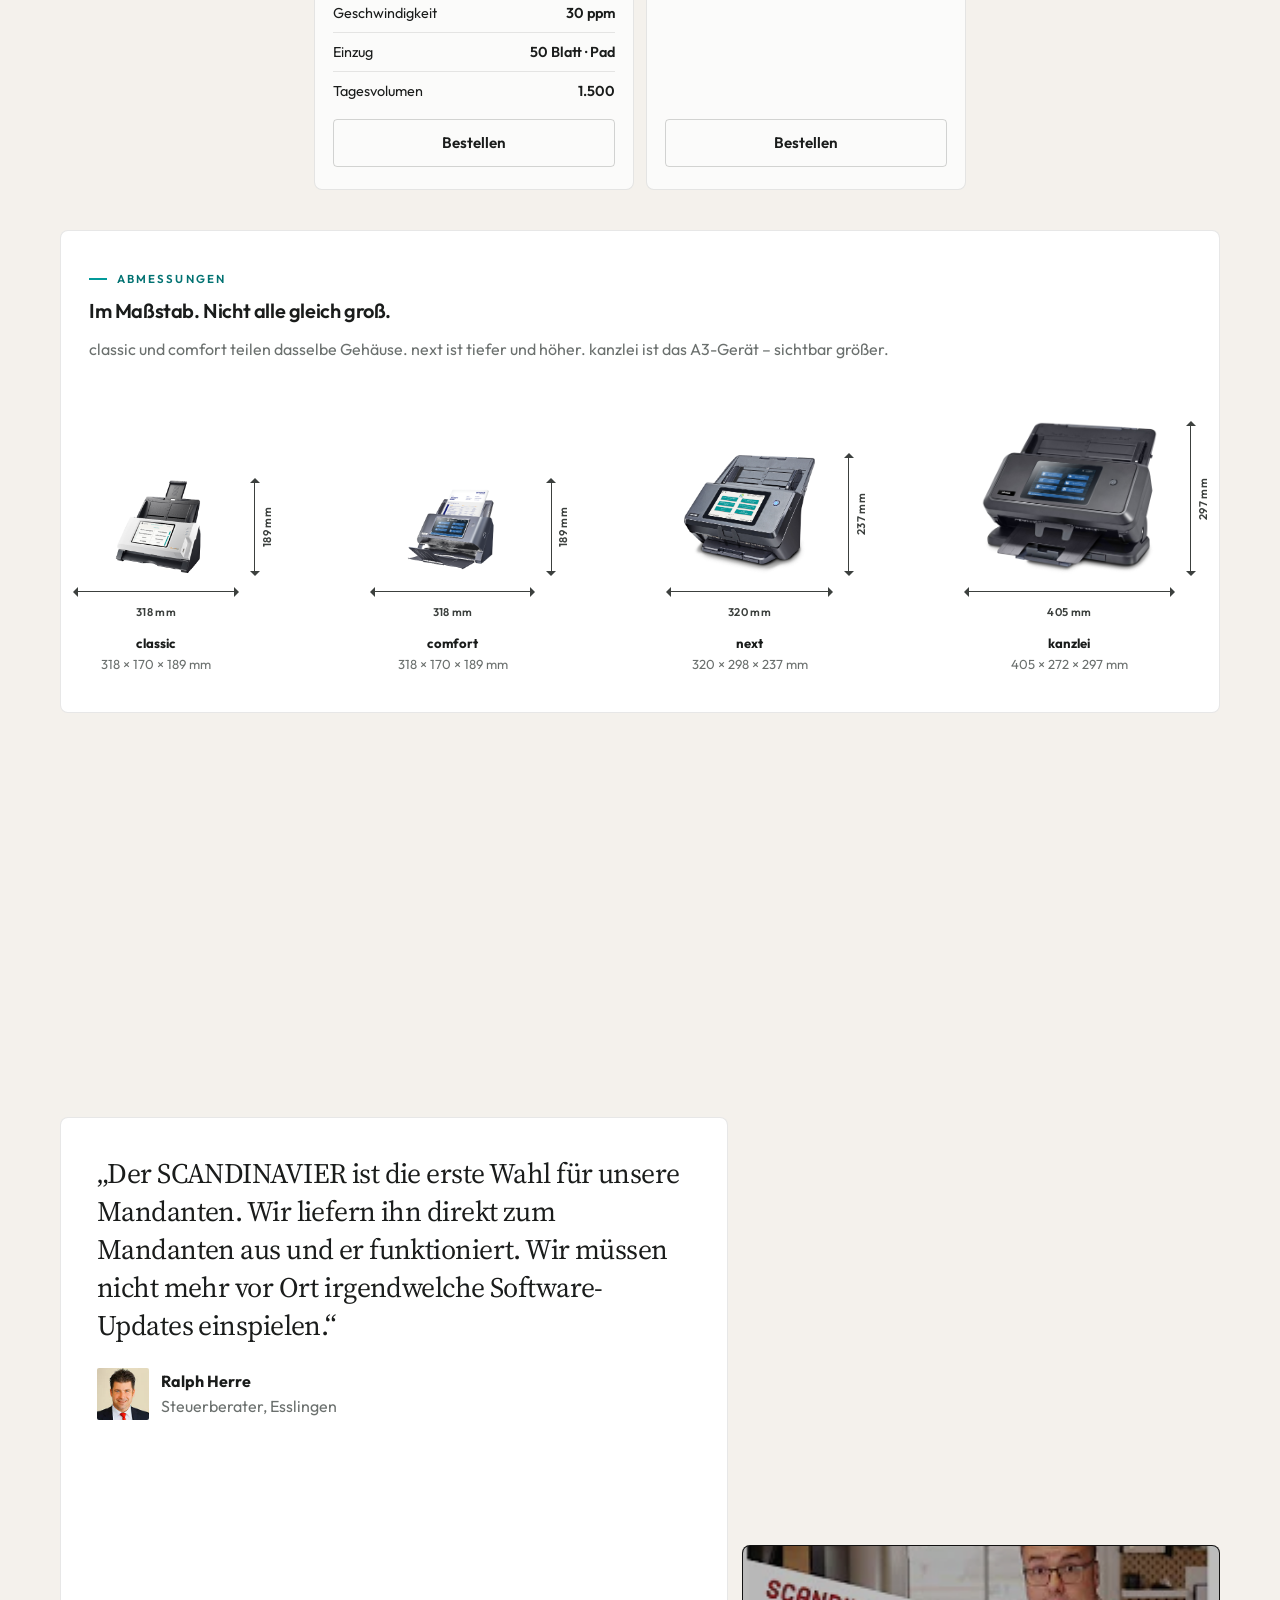
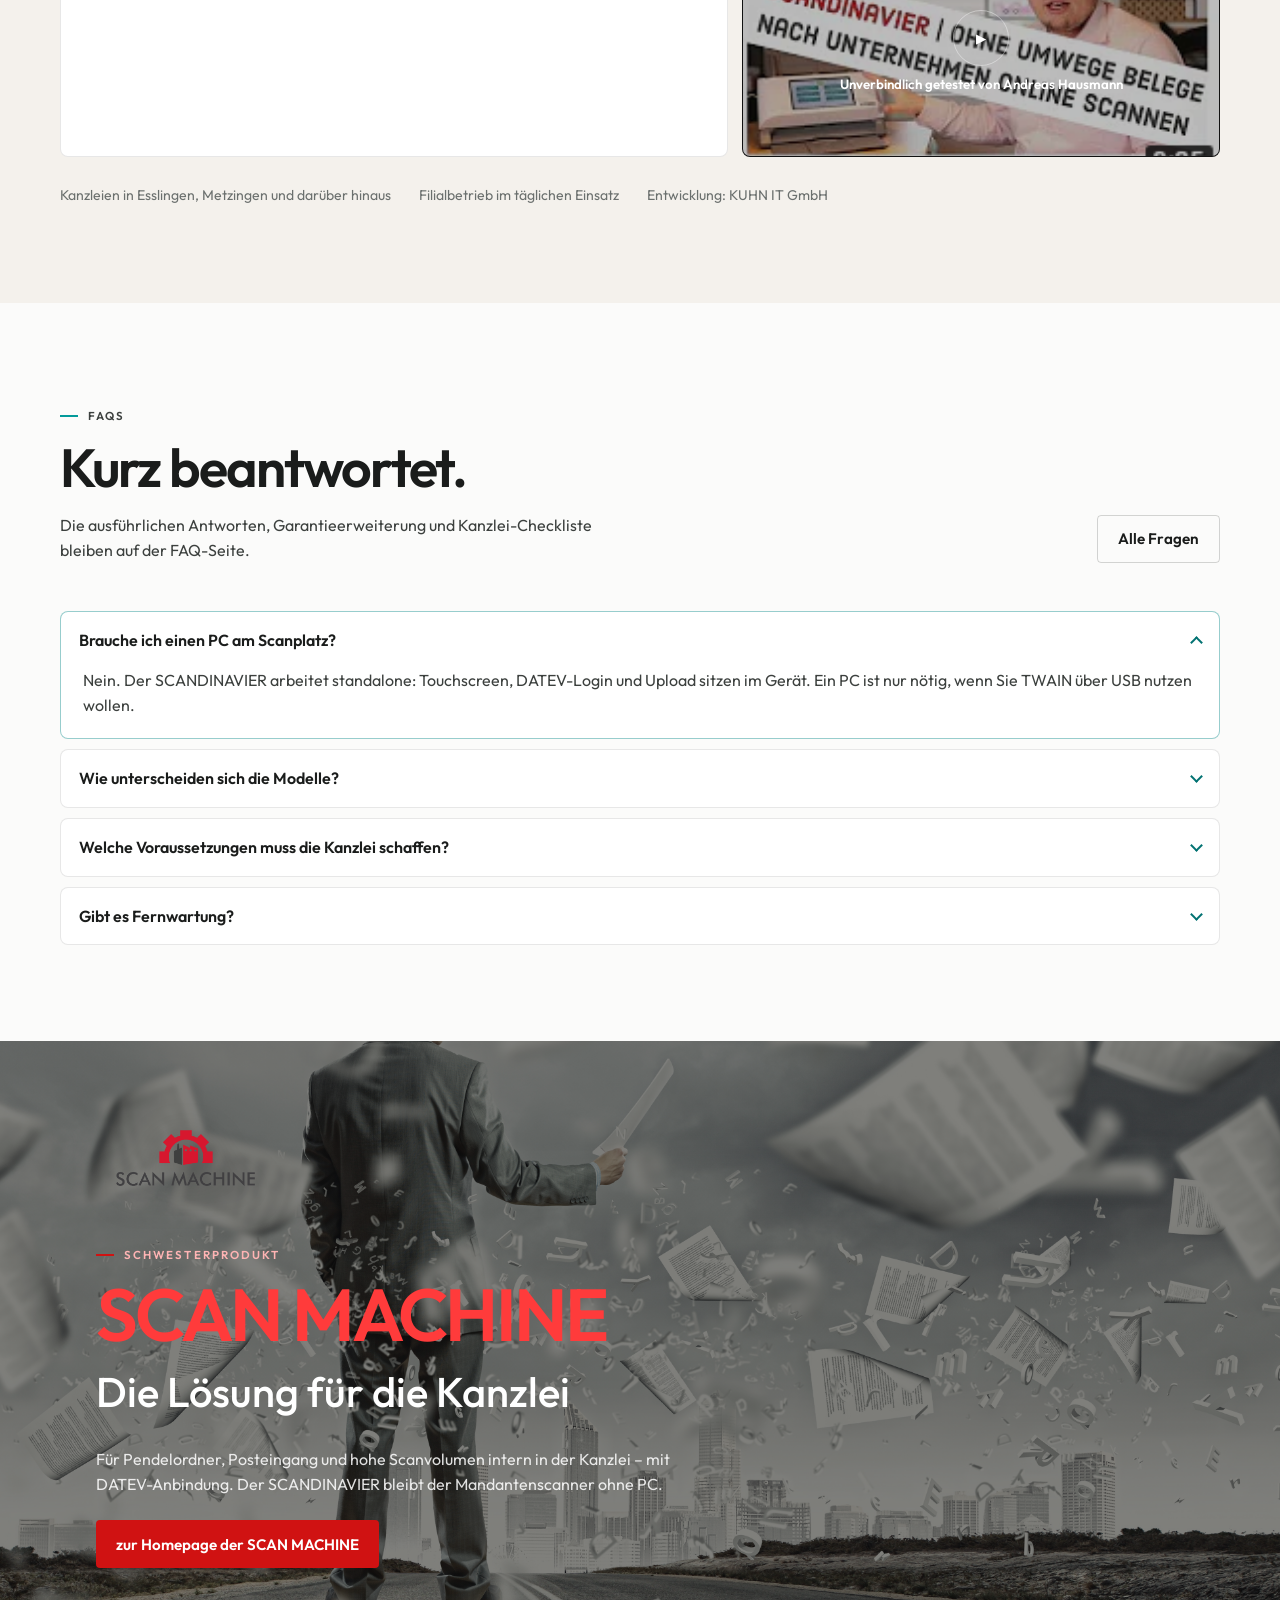
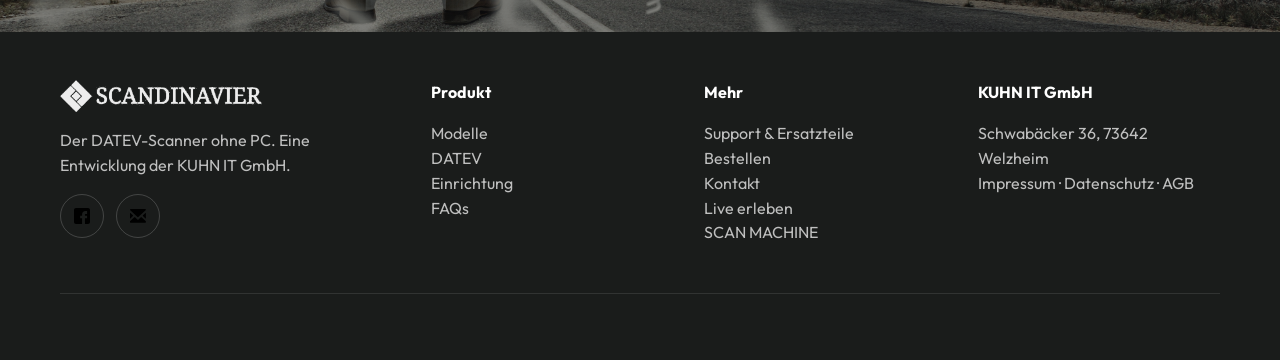
==== commit 8b82f689: "Refresh the setup walkthrough with current scanner screens and add model intro videos. Co-authored-b" ====
--- a/index.html
+++ b/index.html
@@ -317,6 +317,7 @@
                 <li><span>Einzug</span><strong>50 Blatt · Ultraschall</strong></li>
                 <li><span>Tagesvolumen</span><strong>6.000</strong></li>
               </ul>
+              <button class="btn btn-ghost model-extra" type="button" data-video="SAeMQtG2c3E">Vorstellungsvideo</button>
               <a class="btn btn-primary" href="bestellformular.html#scanner-a355">Bestellen</a>
             </article>
             <article class="model">
@@ -346,6 +347,7 @@
                 <li><span>Einzug</span><strong>100 Blatt</strong></li>
                 <li><span>Tagesvolumen</span><strong>18.000</strong></li>
               </ul>
+              <button class="btn btn-ghost model-extra" type="button" data-video="SAeMQtG2c3E">Vorstellungsvideo</button>
               <a class="btn btn-ghost" href="bestellformular.html#scanner-a650">Bestellen</a>
             </article>
           </div>
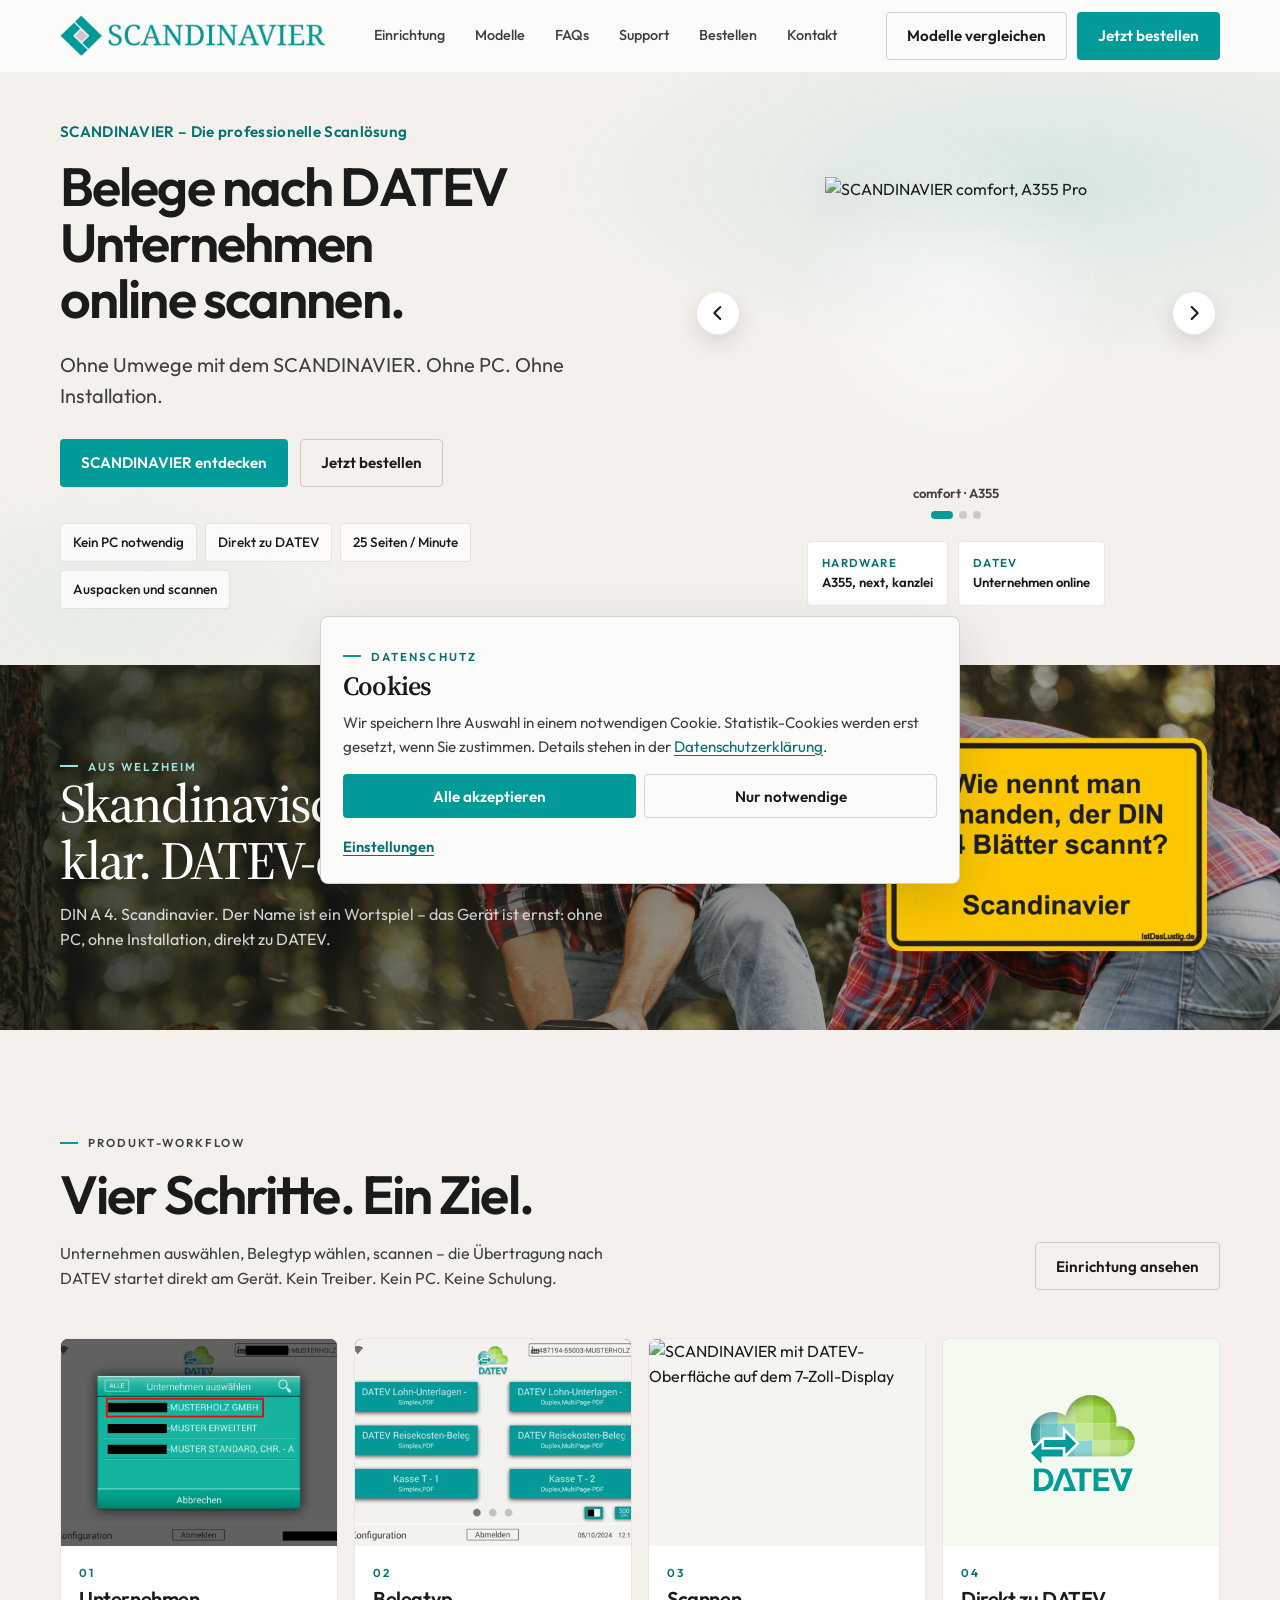
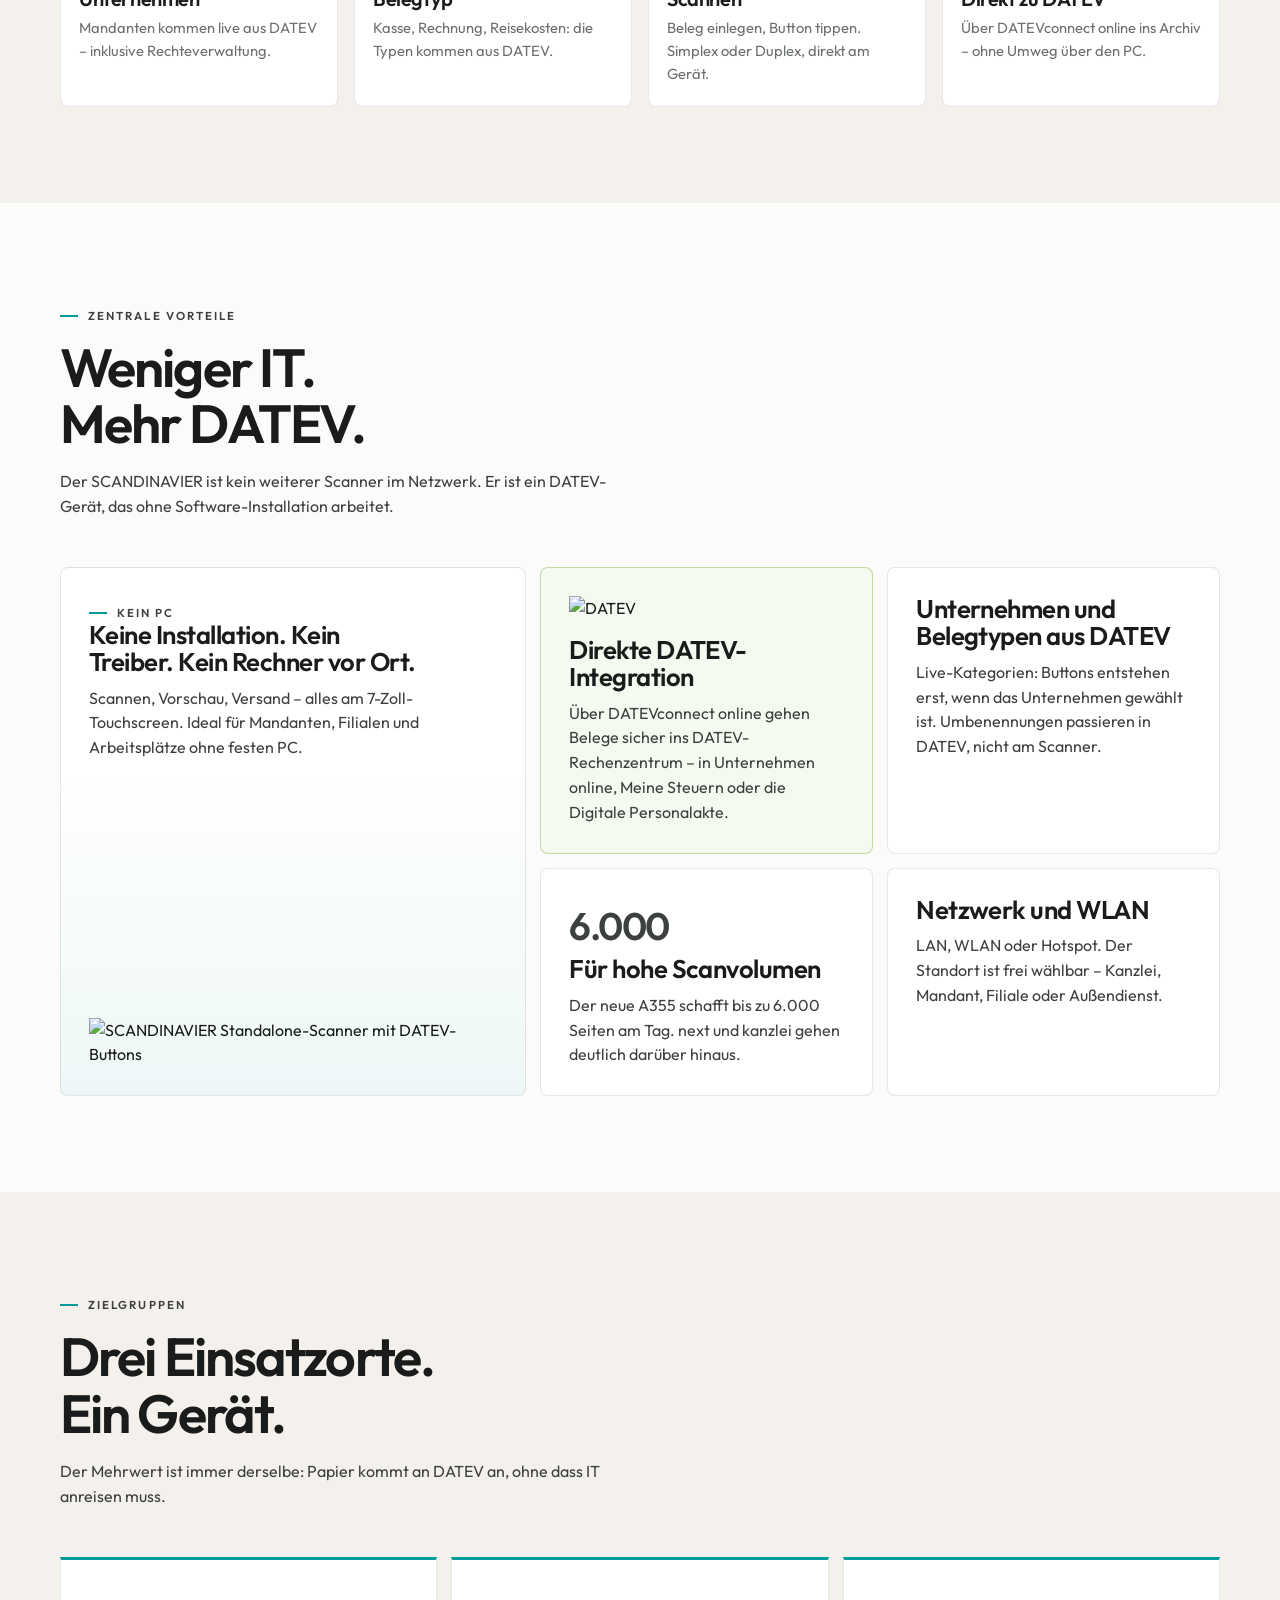
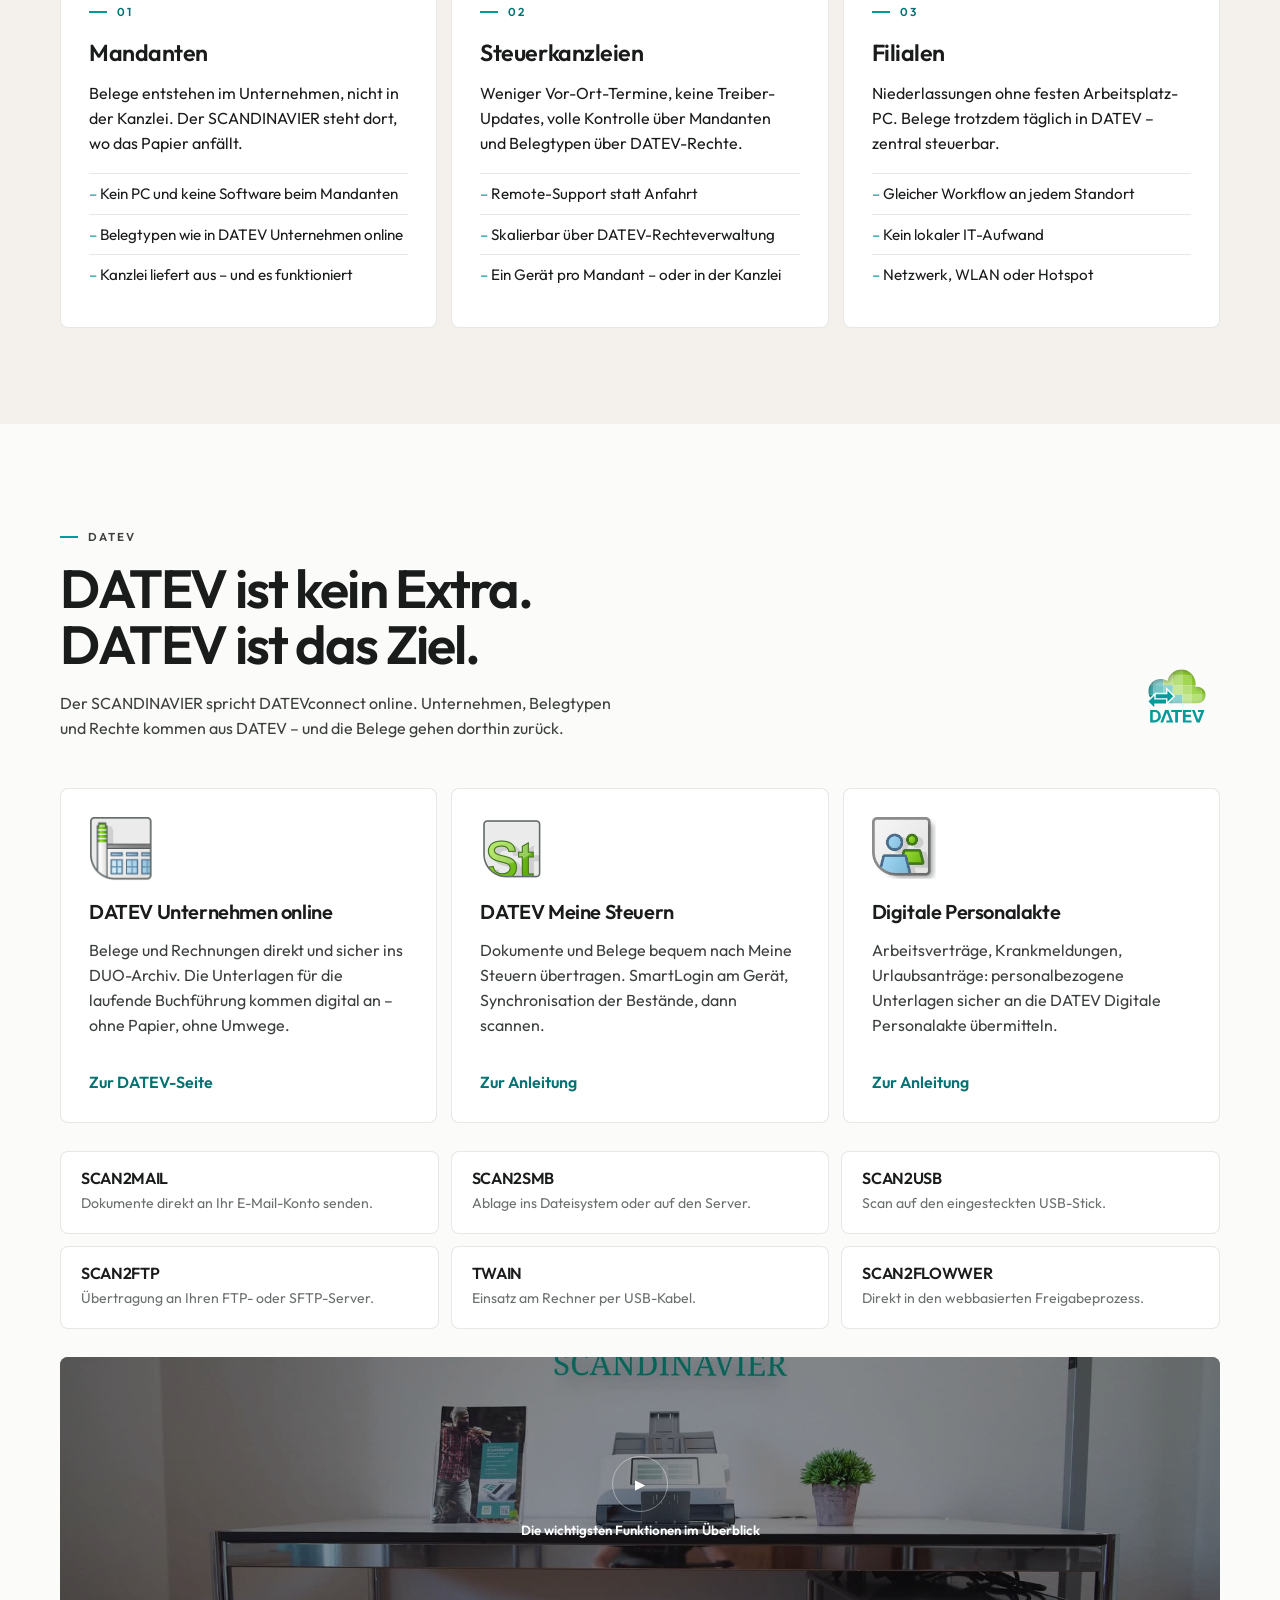
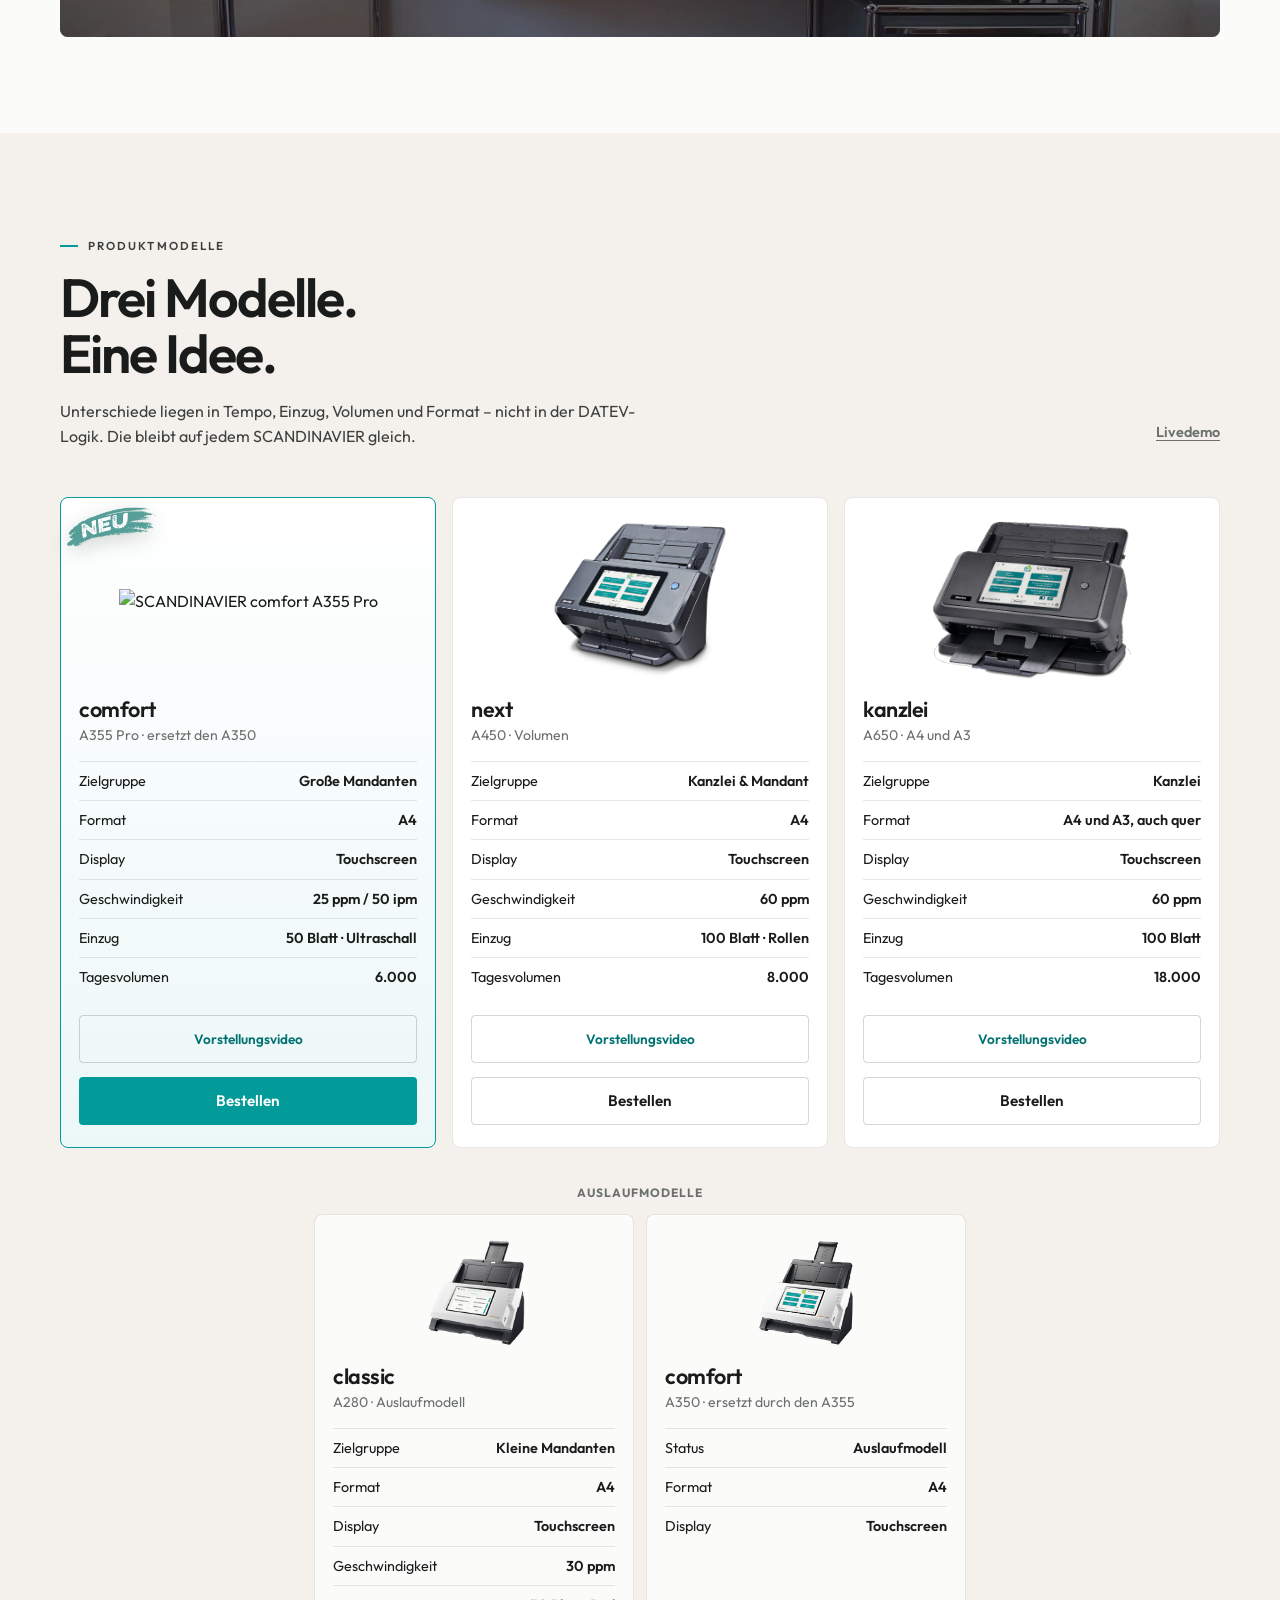
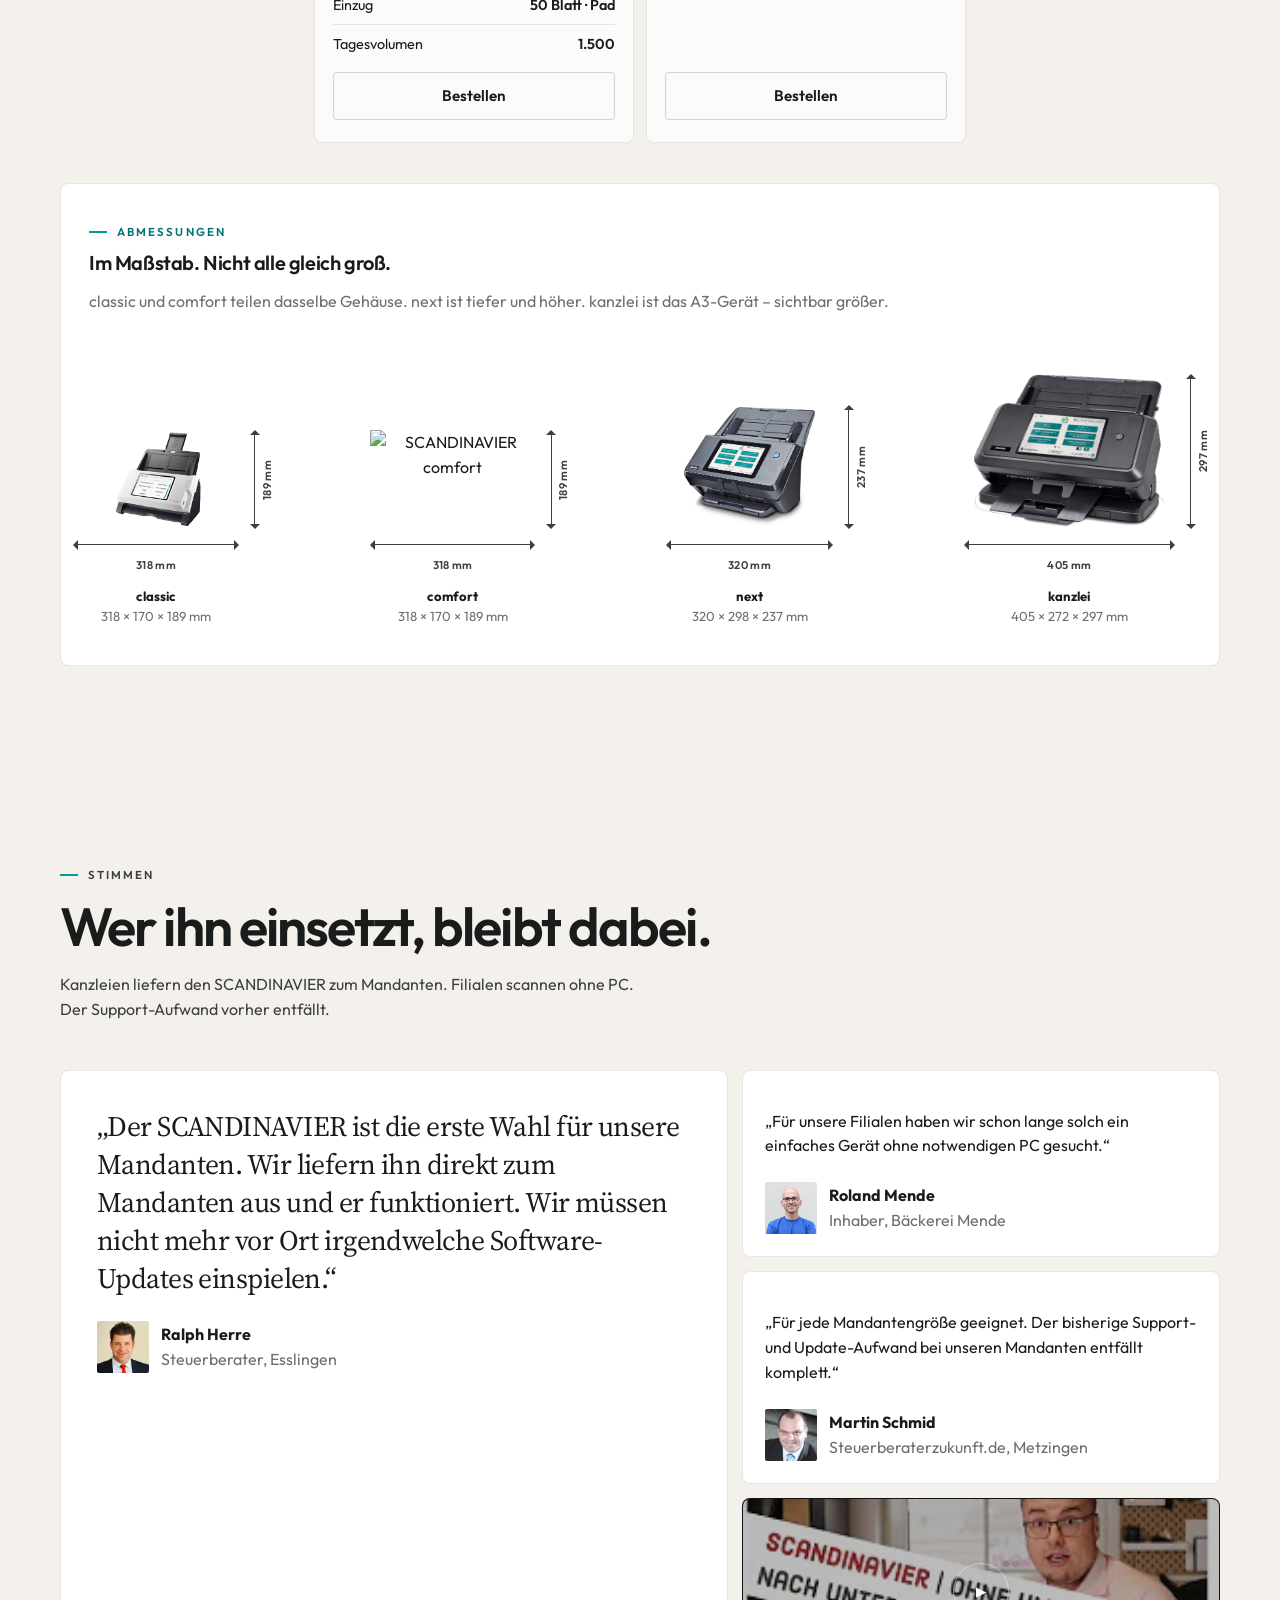
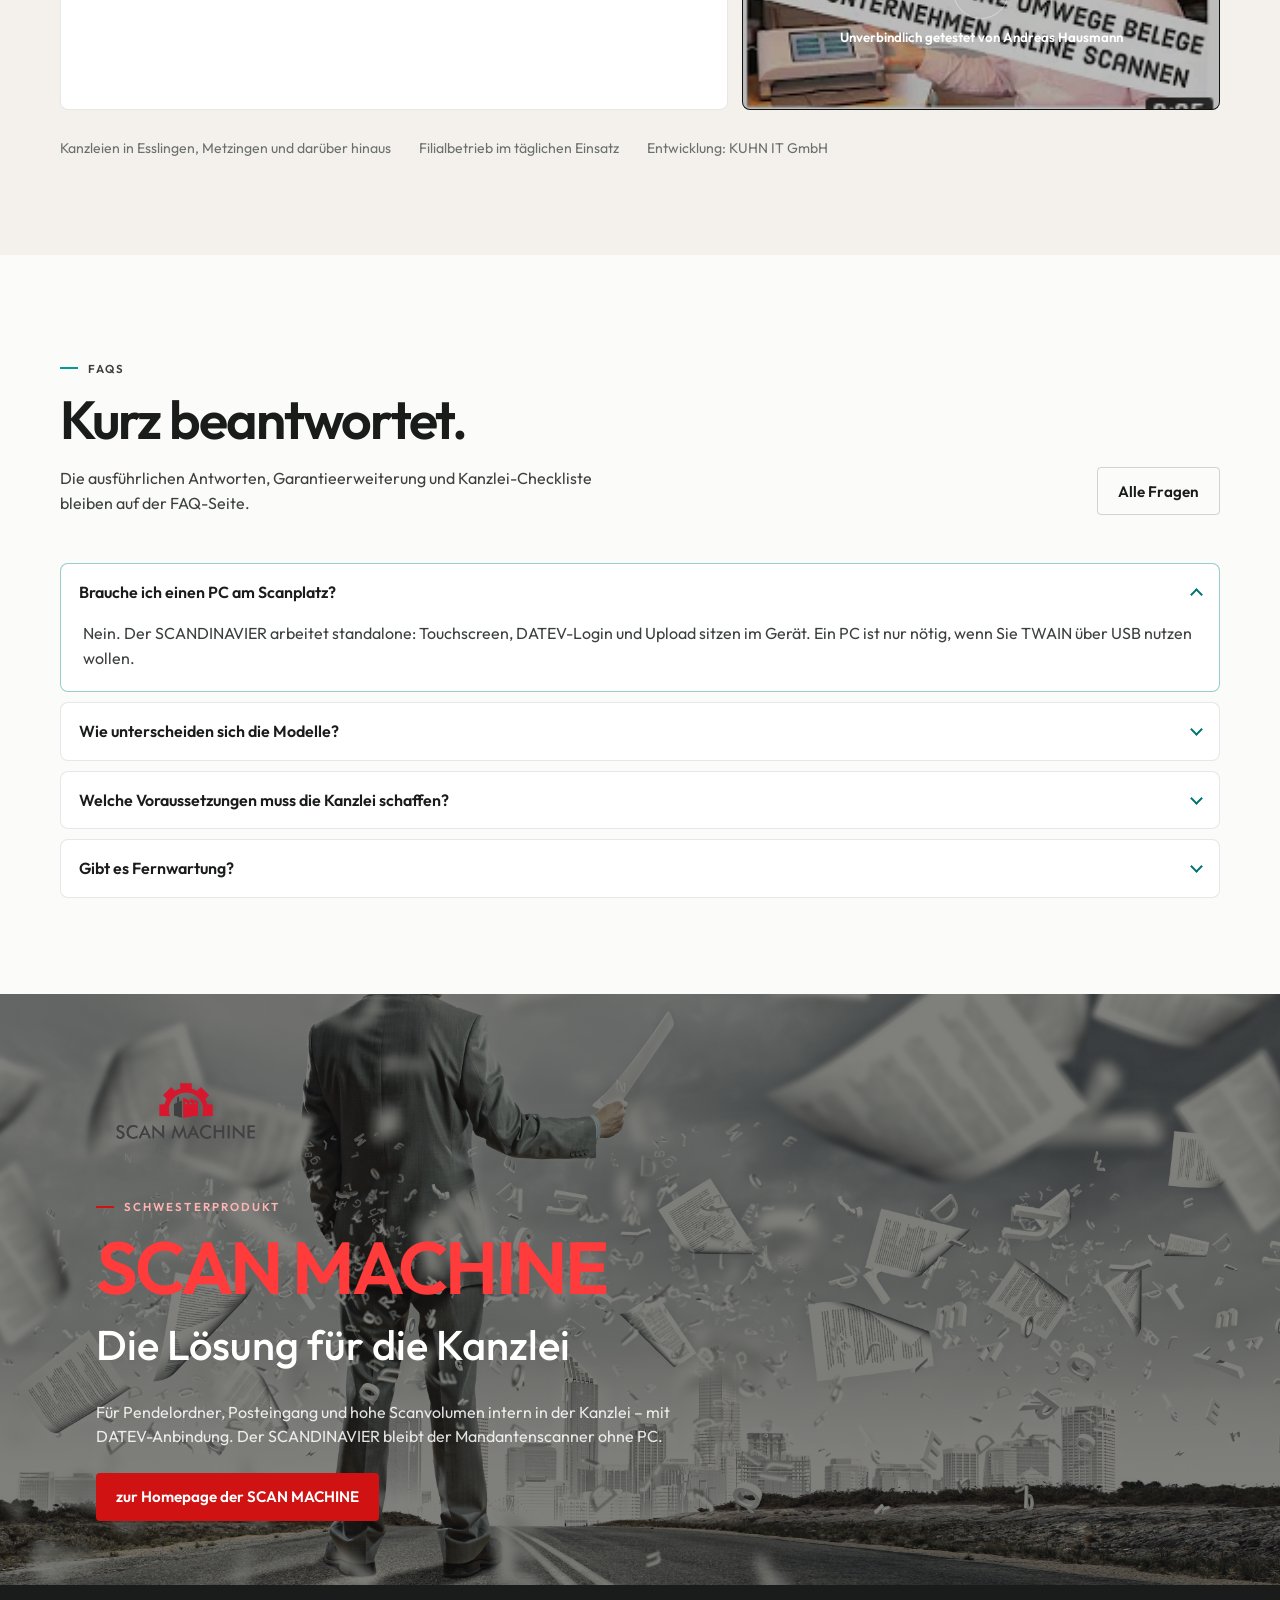
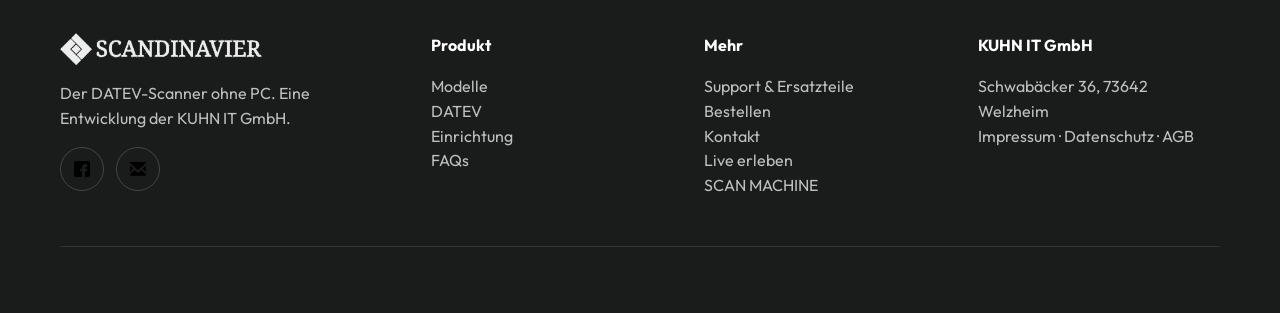
==== commit d3e713d8: "Update A650 imagery, align DATEV logos, and refine order form. Replace the kanzlei product shots wit" ====
--- a/index.html
+++ b/index.html
@@ -48,7 +48,7 @@
                   <svg width="22" height="22" viewBox="0 0 24 24" aria-hidden="true"><path d="M14.5 5.5 8 12l6.5 6.5" fill="none" stroke="currentColor" stroke-width="2.25" stroke-linecap="round" stroke-linejoin="round"/></svg>
                 </button>
                 <figure class="hero-slide is-active">
-                  <img src="media/a355/a355-hero.png" alt="SCANDINAVIER comfort, A355 Pro">
+                  <img src="media/a355/a355-image.png" alt="SCANDINAVIER comfort, A355 Pro">
                   <figcaption>comfort · A355</figcaption>
                 </figure>
                 <figure class="hero-slide" hidden>
@@ -117,7 +117,7 @@
             </div>
           </article>
           <article class="step">
-            <div class="step-screen" style="background:#f6f4f0;"><img src="media/homepage/products/plustek-front.png" alt="SCANDINAVIER mit DATEV-Oberfläche auf dem 7-Zoll-Display" style="object-fit:contain;background:#f6f4f0;"></div>
+            <div class="step-screen" style="background:#f6f4f0;"><img src="media/a355/a355-image.png" alt="SCANDINAVIER mit DATEV-Oberfläche auf dem 7-Zoll-Display" style="object-fit:contain;background:#f6f4f0;"></div>
             <div class="step-body">
               <div class="step-num">03</div>
               <h3>Scannen</h3>
@@ -155,11 +155,11 @@
               <p>Scannen, Vorschau, Versand – alles am 7-Zoll-Touchscreen. Ideal für Mandanten, Filialen und Arbeitsplätze ohne festen PC.</p>
             </div>
             <div class="tile-visual">
-              <img src="media/homepage/products/scanner-transparent.png" alt="SCANDINAVIER Standalone-Scanner mit DATEV-Buttons">
+              <img src="media/a355/a355-image.png" alt="SCANDINAVIER Standalone-Scanner mit DATEV-Buttons">
             </div>
           </article>
           <article class="tile tile-datev">
-            <img class="datev-mark" src="media/homepage/logos/datev-anbieter-256.png" alt="DATEV Anbieter Schnittstelle">
+            <img class="datev-mark" src="media/homepage/logos/datev-logo.png" alt="DATEV">
             <h3>Direkte DATEV-Integration</h3>
             <p>Über DATEVconnect online gehen Belege sicher ins DATEV-Rechenzentrum – in Unternehmen online, Meine Steuern oder die Digitale Personalakte.</p>
           </article>
@@ -304,7 +304,7 @@
           <div class="models-row models-row--current">
             <article class="model is-featured">
               <div class="model-photo">
-                <img src="media/a355/a355-hero.png" alt="SCANDINAVIER comfort A355 Pro">
+                <img src="media/a355/a355-image.png" alt="SCANDINAVIER comfort A355 Pro">
                 <img class="new-flag" src="media/homepage/logos/neu-badge.png" alt="Neu">
               </div>
               <h3 class="model-name">comfort</h3>
@@ -396,7 +396,7 @@
             </figure>
             <figure class="size-unit" style="--w:318; --h:189;">
               <div class="size-frame">
-                <img src="media/a355/a355-hero.png" alt="SCANDINAVIER comfort">
+                <img src="media/a355/a355-image.png" alt="SCANDINAVIER comfort">
                 <span class="dim dim-h"><i></i><b>189 mm</b></span>
               </div>
               <span class="dim dim-w"><i></i><b>318 mm</b></span>
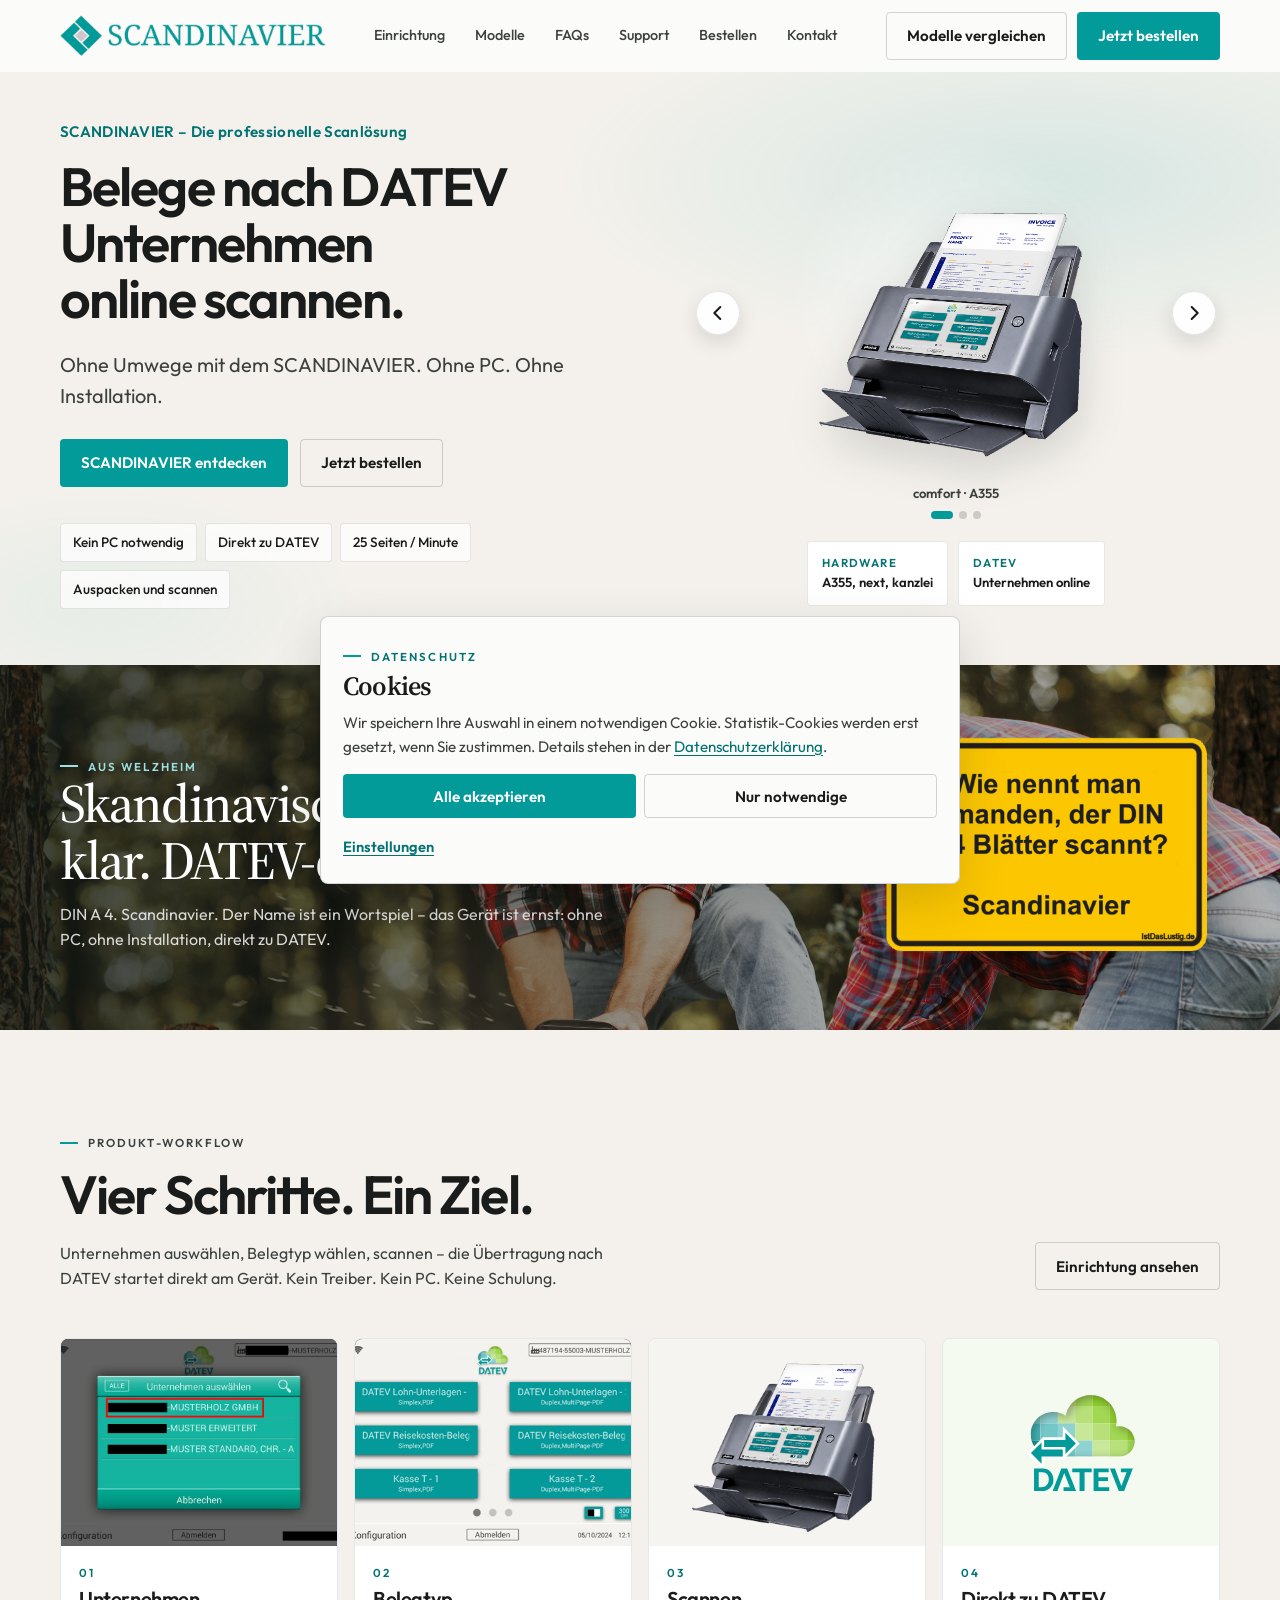
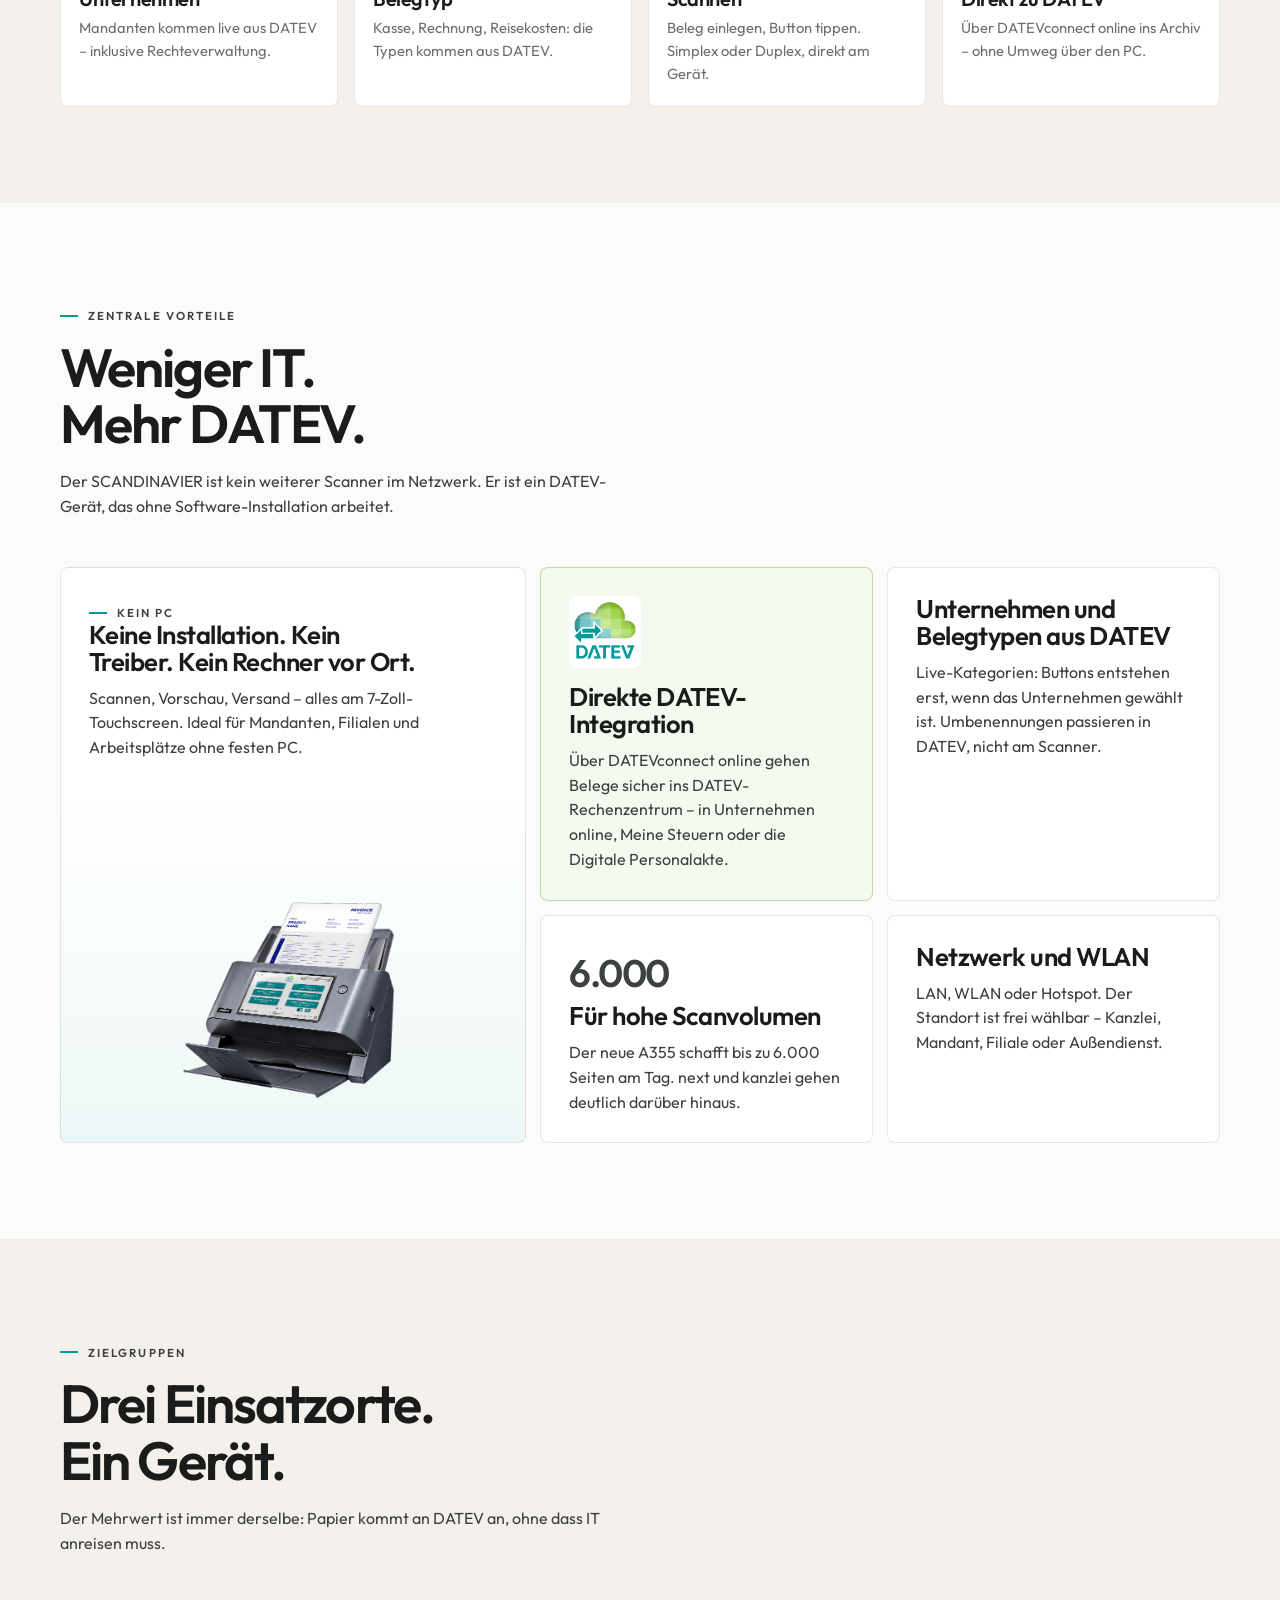
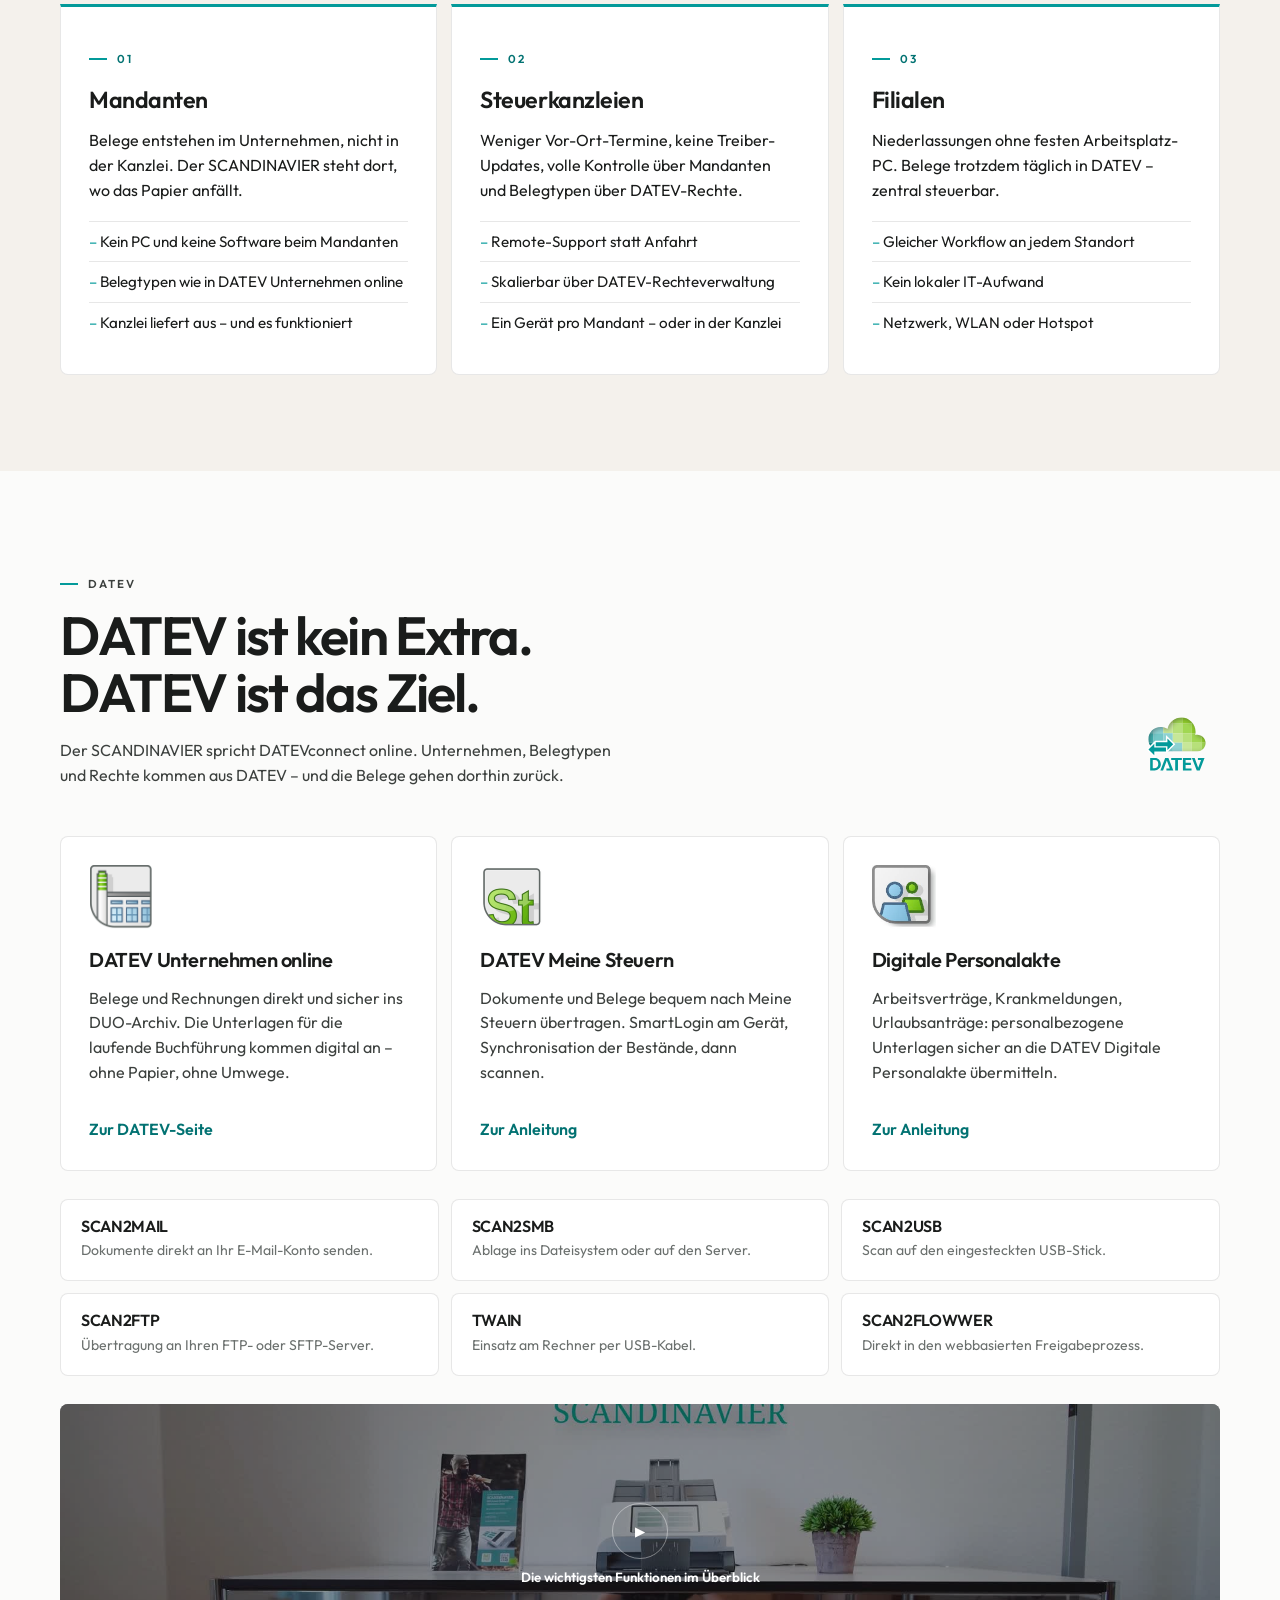
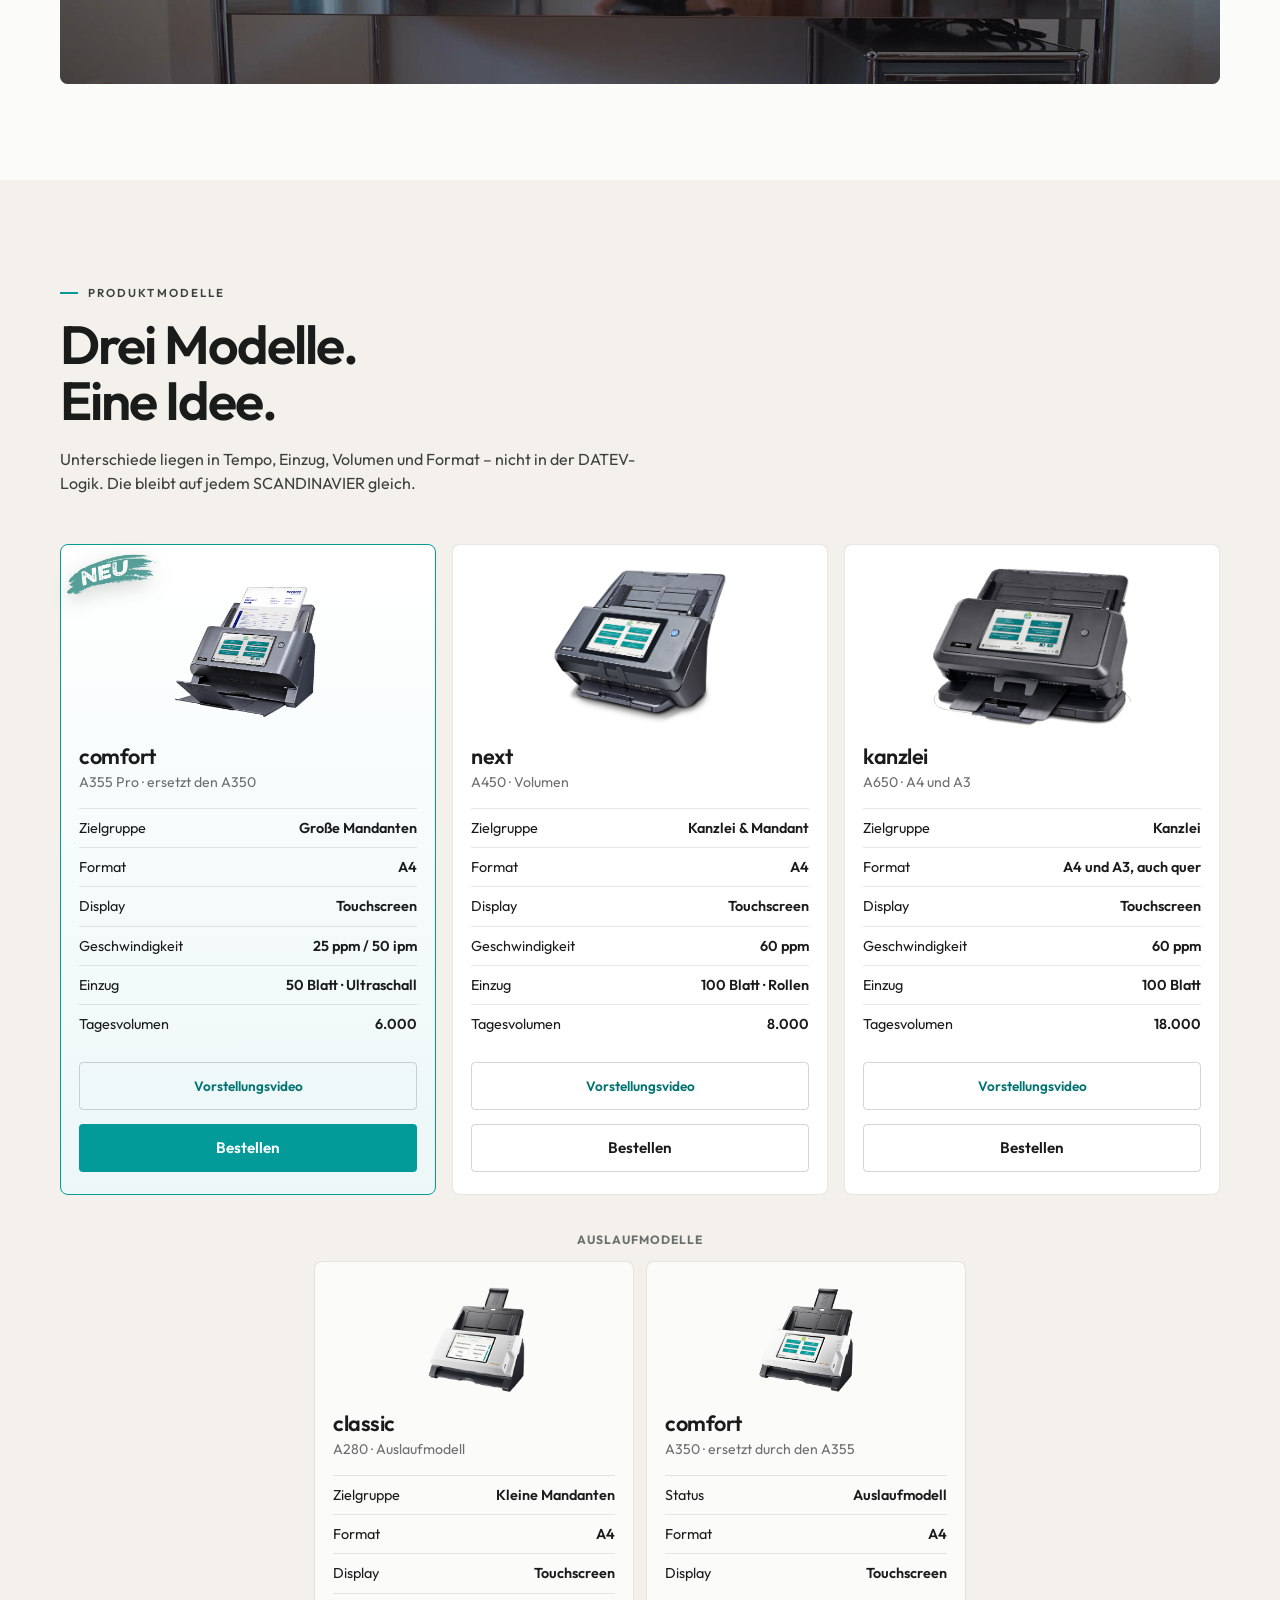
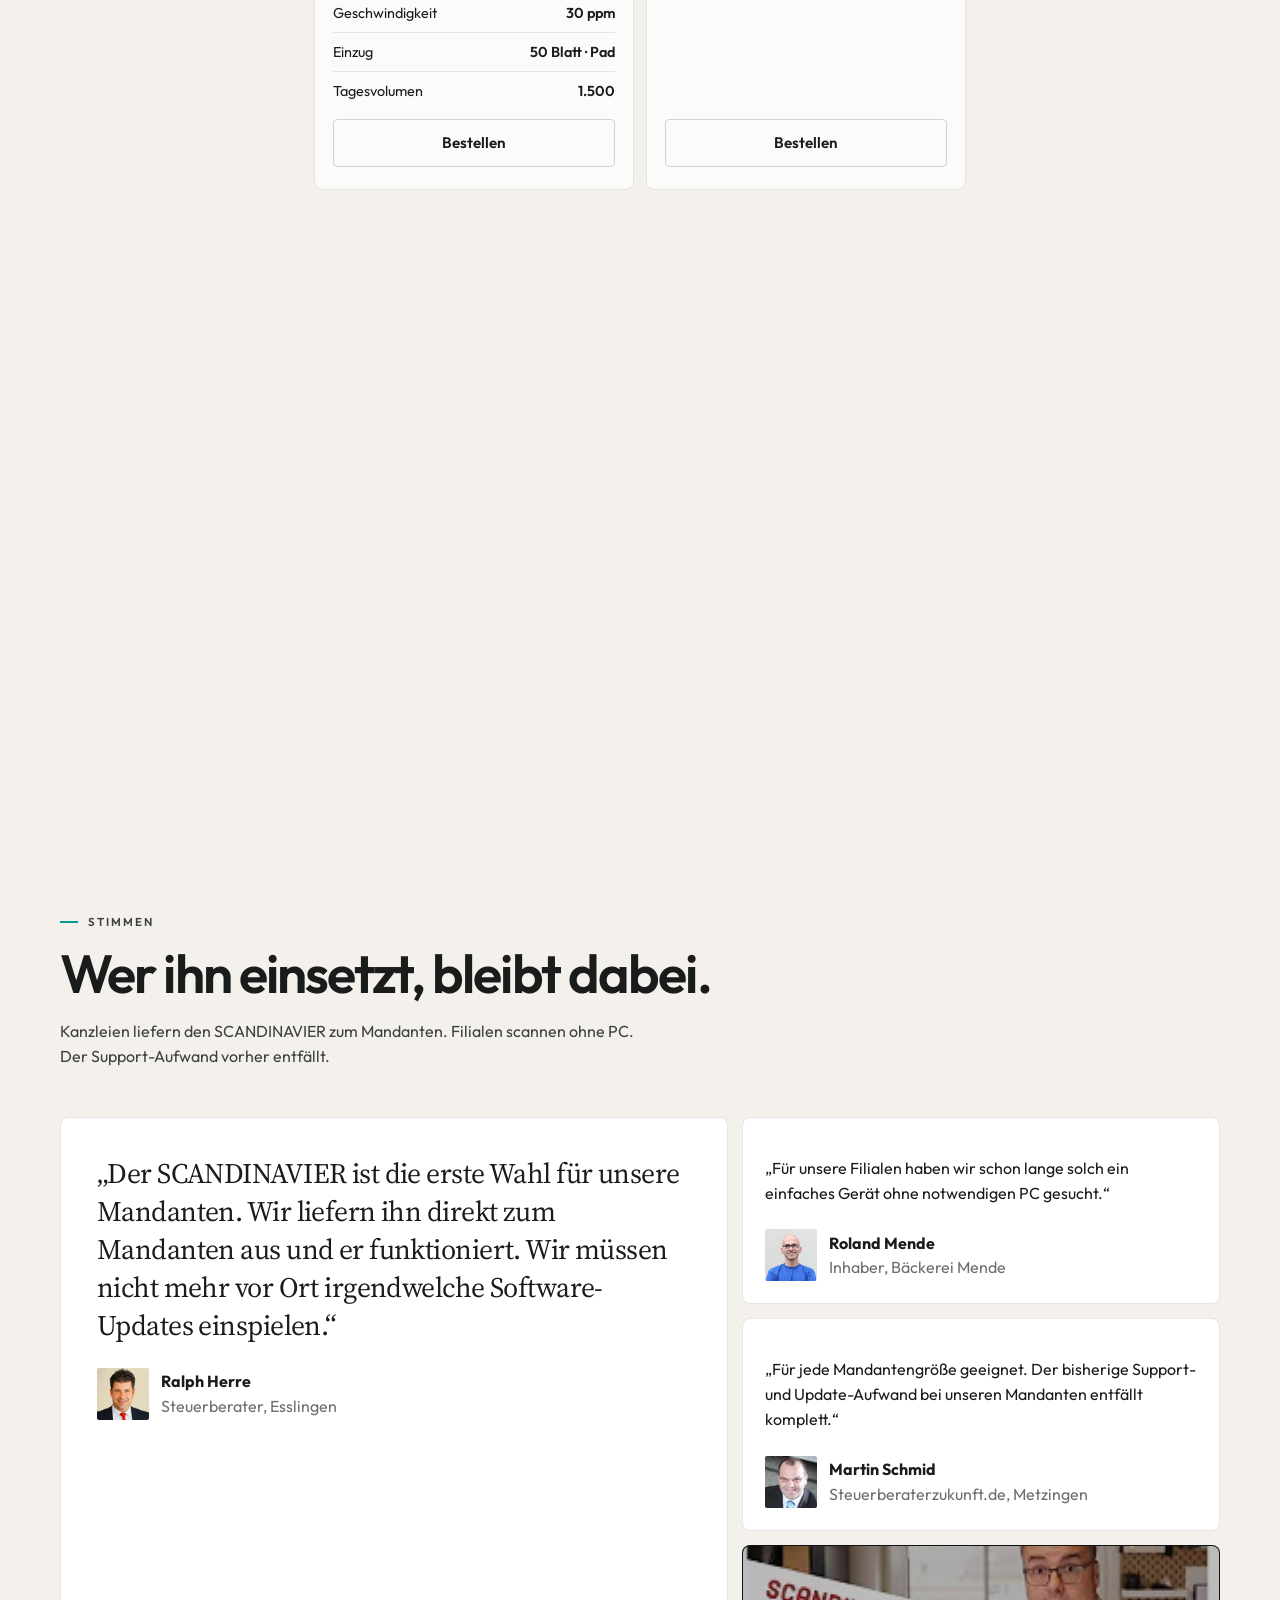
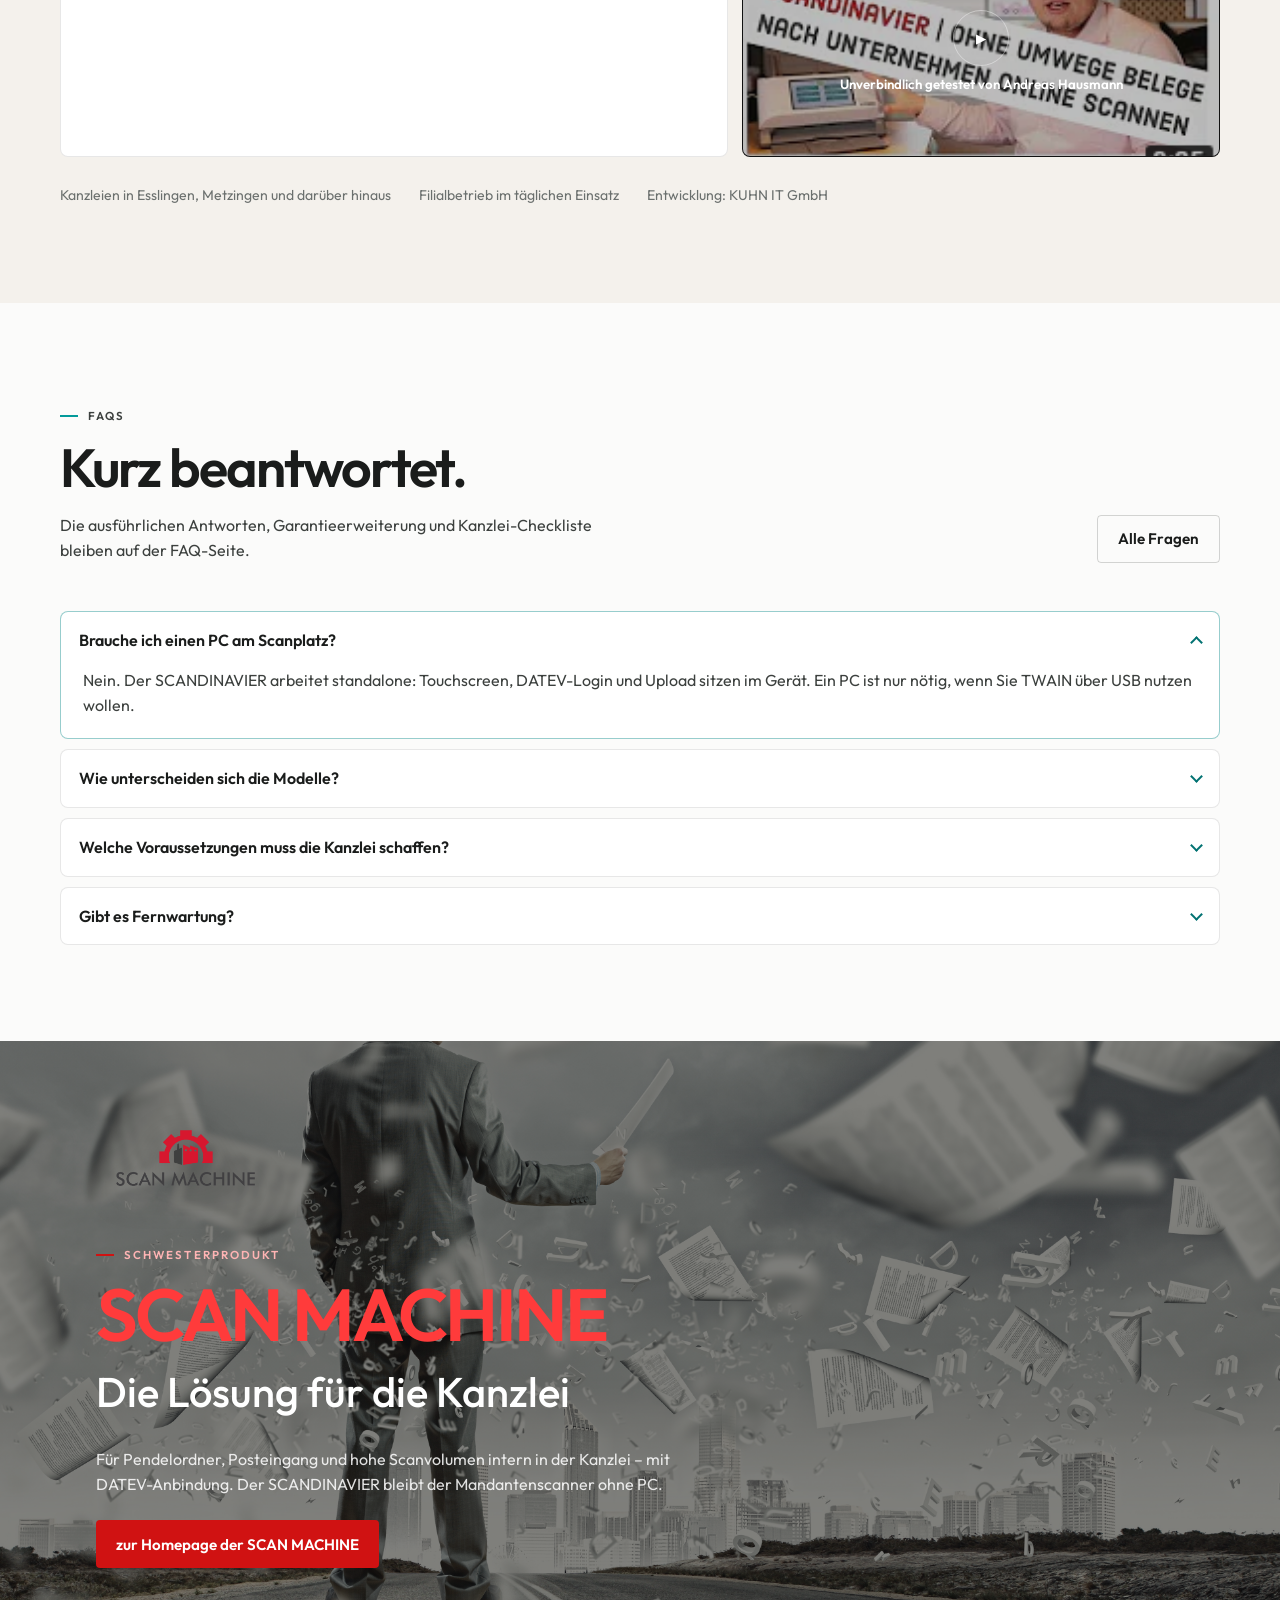
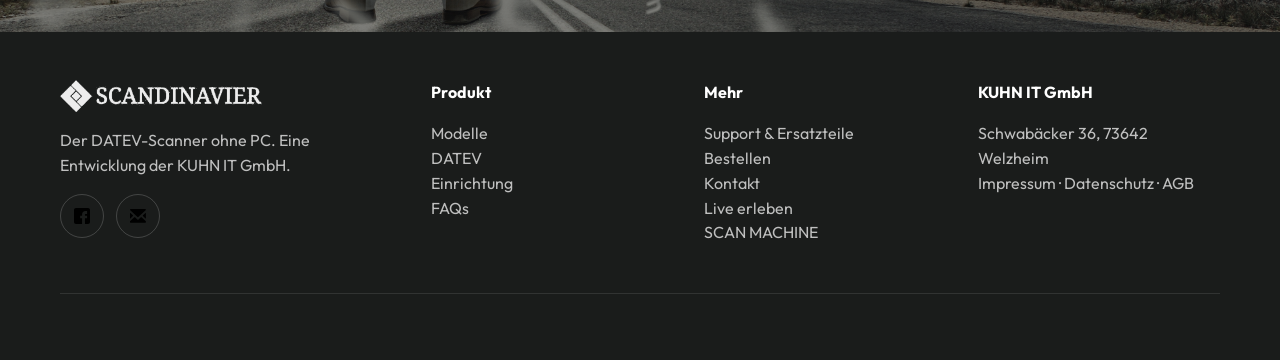
==== commit 37f5e9c2: "Remove the livedemo links and refine the order form fields. Co-authored-by: Cursor <cursoragent@curs" ====
--- a/index.html
+++ b/index.html
@@ -298,7 +298,6 @@
             <h2>Drei Modelle.<br>Eine Idee.</h2>
             <p>Unterschiede liegen in Tempo, Einzug, Volumen und Format – nicht in der DATEV-Logik. Die bleibt auf jedem SCANDINAVIER gleich.</p>
           </div>
-          <a class="link-quiet" href="anleitung.html?a=demogerat">Livedemo</a>
         </div>
         <div class="models">
           <div class="models-row models-row--current">
